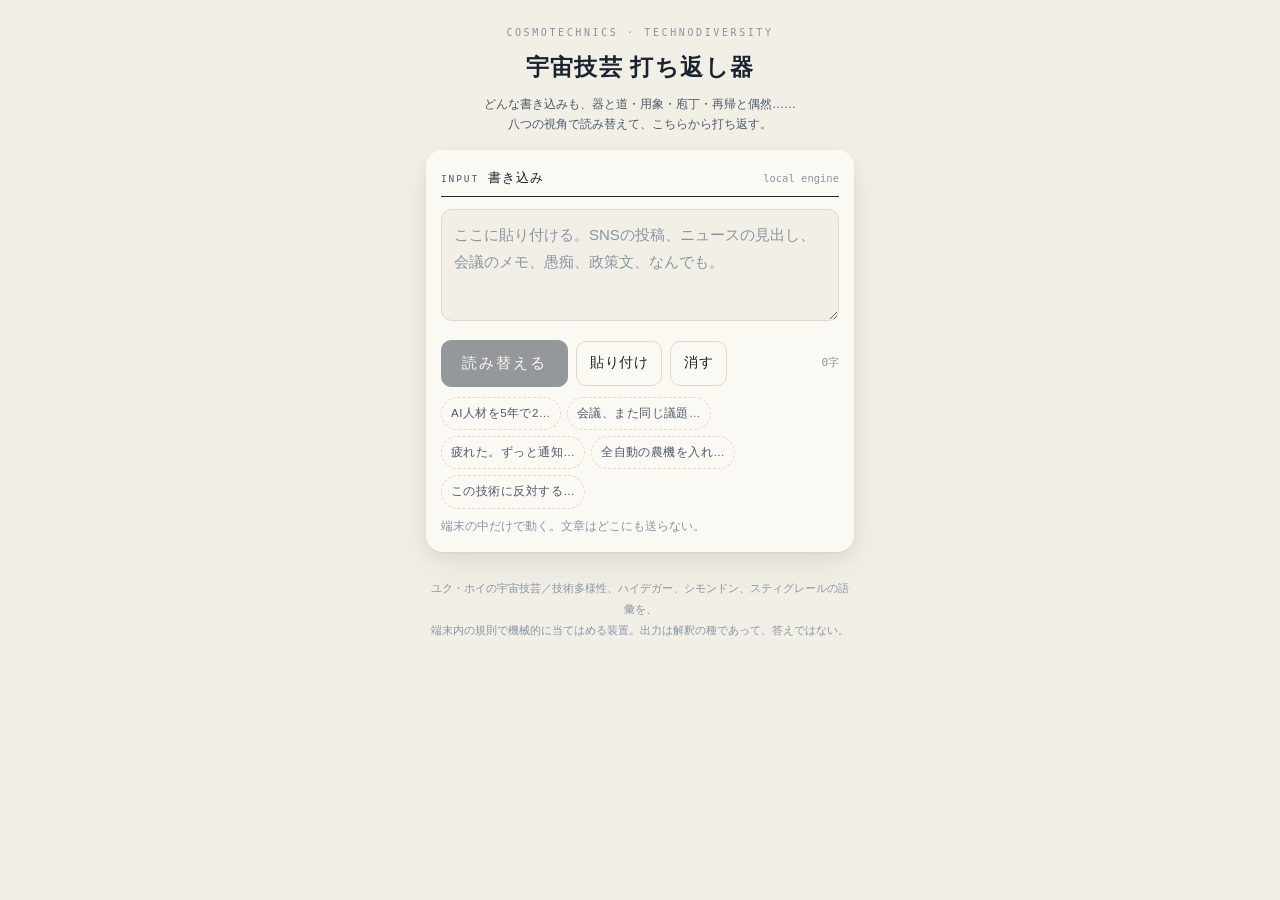
==== cosmotechnics/index.html @ 02fd8168 "宇宙技芸ウィジェットを追加：書き込みを八つの視角で打ち返す 任意の文章を宇宙技芸（コスモテクニクス）の語彙で読み替え、多角的に 打ち返すウィジェットを /cosmotechnics/ に追加する。既存" ====
<!DOCTYPE html>
<html lang="ja">
<head>
<meta charset="utf-8">
<meta name="viewport" content="width=device-width, initial-scale=1, viewport-fit=cover">
<meta name="robots" content="noindex">
<meta name="theme-color" content="#f2efe6" media="(prefers-color-scheme: light)">
<meta name="theme-color" content="#101725" media="(prefers-color-scheme: dark)">
<meta name="apple-mobile-web-app-capable" content="yes">
<meta name="mobile-web-app-capable" content="yes">
<meta name="apple-mobile-web-app-status-bar-style" content="black-translucent">
<meta name="apple-mobile-web-app-title" content="宇宙技芸">
<meta name="description" content="どんな書き込みも、宇宙技芸（コスモテクニクス）の八つの視角で読み替え、多角的に打ち返すウィジェット。">
<title>宇宙技芸 打ち返し器</title>
<link rel="manifest" href="manifest.webmanifest">
<link rel="icon" href="icon-192.png" sizes="192x192" type="image/png">
<link rel="apple-touch-icon" href="apple-touch-icon.png">
<style>
  :root{
    color-scheme: light;
    --bg:        #f2efe6;
    --card:      #fbf9f3;
    --tile:      #ebe6d9;
    --ink:       #1b2330;
    --ink-soft:  #4e5a6b;
    --ink-faint: #8a94a3;
    --rule:      #e0dacb;
    --rule-hair: #ece7da;
    --indigo:    #2d5c86;   /* 多様・道家の側 */
    --cinnabar:  #a4581f;   /* 単一・悲劇の側 */
    --gold:      #9a7318;
    --neutral:   #9aa0a8;
    --shadow:
      0 1px 2px rgba(27,35,48,.05),
      0 6px 16px rgba(27,35,48,.06),
      0 16px 40px rgba(27,35,48,.05);

    --mincho:"Hiragino Mincho ProN","HiraMinProN-W3","Yu Mincho","YuMincho","Noto Serif JP",serif;
    --gothic:"Hiragino Kaku Gothic ProN","Hiragino Sans","Yu Gothic","YuGothic","Noto Sans JP","Helvetica Neue",Arial,sans-serif;
    --mono:ui-monospace,"SFMono-Regular","SF Mono",Menlo,Consolas,"Noto Sans Mono",monospace;
  }
  @media (prefers-color-scheme: dark){
    :root:not([data-theme="light"]){
      color-scheme: dark;
      --bg:        #101725;
      --card:      #18202f;
      --tile:      #1e2738;
      --ink:       #ece7da;
      --ink-soft:  #a7b2c2;
      --ink-faint: #718092;
      --rule:      #2a3346;
      --rule-hair: #222b3c;
      --indigo:    #7cb0da;
      --cinnabar:  #dd9a5b;
      --gold:      #d7a24a;
      --neutral:   #7d8794;
      --shadow:
        0 1px 2px rgba(0,0,0,.34),
        0 6px 18px rgba(0,0,0,.30),
        0 18px 44px rgba(0,0,0,.24);
    }
  }

  *{ box-sizing:border-box; }
  html,body{ margin:0; padding:0; }
  html{ -webkit-text-size-adjust:100%; }
  body{
    background:var(--bg);
    color:var(--ink);
    font-family:var(--gothic);
    font-size:15px;
    line-height:1.85;
    font-feature-settings:"palt" 1;
    -webkit-font-smoothing:antialiased;
    -webkit-tap-highlight-color:transparent;
  }
  .app{
    max-width:460px;
    margin:0 auto;
    padding:calc(env(safe-area-inset-top) + 18px) 16px calc(env(safe-area-inset-bottom) + 40px);
  }

  /* ── 見出し ───────────────────────────── */
  .masthead{ text-align:center; padding:6px 0 2px; }
  .masthead .en{
    font-family:var(--mono);
    font-size:10px; letter-spacing:.26em; text-transform:uppercase;
    color:var(--ink-faint);
  }
  .masthead h1{
    font-family:var(--mincho);
    font-size:23px; font-weight:600; letter-spacing:.06em;
    margin:6px 0 4px;
  }
  .masthead p{
    margin:0; font-size:12px; color:var(--ink-soft); line-height:1.7;
  }

  .card{
    background:var(--card);
    border-radius:16px;
    box-shadow:var(--shadow);
    padding:16px 15px;
    margin-top:14px;
  }

  .band{
    display:flex; align-items:baseline; gap:.6em;
    margin:0 0 12px; padding-bottom:6px;
    border-bottom:1.5px solid var(--ink);
  }
  .band .en{
    font-family:var(--mono); font-size:9.5px;
    letter-spacing:.2em; text-transform:uppercase; color:var(--ink-soft);
  }
  .band .ja{ font-family:var(--mincho); font-size:13px; letter-spacing:.08em; }
  .band .tail{ margin-left:auto; font-size:10.5px; color:var(--ink-faint); font-family:var(--mono); }

  /* ── 入力 ─────────────────────────────── */
  textarea{
    width:100%; min-height:112px; resize:vertical;
    background:var(--bg); color:var(--ink);
    border:1px solid var(--rule); border-radius:11px;
    padding:11px 12px; font:inherit; line-height:1.8;
  }
  textarea:focus{ outline:2px solid var(--indigo); outline-offset:1px; }
  textarea::placeholder{ color:var(--ink-faint); }

  .row{ display:flex; gap:8px; margin-top:10px; align-items:center; flex-wrap:wrap; }
  .count{ margin-left:auto; font-family:var(--mono); font-size:11px; color:var(--ink-faint); }

  button{
    font:inherit; cursor:pointer; border-radius:10px;
    border:1px solid var(--rule); background:var(--tile); color:var(--ink);
    padding:9px 13px; font-size:13.5px; letter-spacing:.04em;
    min-height:40px;
  }
  button:active{ transform:translateY(1px); }
  button.primary{
    background:var(--ink); color:var(--card); border-color:var(--ink);
    font-family:var(--mincho); letter-spacing:.14em; padding:9px 20px; font-size:14.5px;
  }
  button.ghost{ background:transparent; }
  button:disabled{ opacity:.45; cursor:default; }

  .chips{ display:flex; gap:6px; flex-wrap:wrap; margin-top:10px; }
  .chip{
    font-size:11.5px; padding:5px 9px; border-radius:999px;
    border:1px dashed var(--rule); background:transparent; color:var(--ink-soft);
    min-height:0;
  }
  .hint{ font-size:11.5px; color:var(--ink-faint); margin:8px 0 0; line-height:1.7; }

  /* ── 見立て札 ─────────────────────────── */
  .verdict{ text-align:center; padding:18px 15px 16px; }
  .verdict .quad{
    font-family:var(--mono); font-size:10px; letter-spacing:.22em;
    color:var(--ink-faint); text-transform:uppercase;
  }
  .verdict h2{
    font-family:var(--mincho); font-size:19px; font-weight:600;
    margin:7px 0 8px; letter-spacing:.05em; line-height:1.6;
  }
  .verdict .sub{ font-size:12.5px; color:var(--ink-soft); margin:0; }
  .aphorism{
    margin:14px 0 0; padding:11px 12px;
    border-left:2px solid var(--gold); background:var(--tile);
    border-radius:0 8px 8px 0;
    font-family:var(--mincho); font-size:13.5px; line-height:1.85; text-align:left;
  }

  /* ── 座標（発散メーター） ───────────────── */
  .axis{ margin:14px 0 0; }
  .axis:first-of-type{ margin-top:4px; }
  .axis .lbl{
    display:flex; justify-content:space-between;
    font-size:11px; color:var(--ink-soft); margin-bottom:5px;
  }
  .axis .lbl .l{ color:var(--indigo); }
  .axis .lbl .r{ color:var(--cinnabar); }
  .axis .track{
    position:relative; height:14px; border-radius:4px;
    background:var(--tile); overflow:hidden;
  }
  .axis .mid{
    position:absolute; left:50%; top:0; bottom:0; width:1px;
    background:var(--neutral); opacity:.7;
  }
  .axis .fill{
    position:absolute; top:2px; bottom:2px; border-radius:3px;
  }
  .axis .read{
    font-family:var(--mono); font-size:10.5px; color:var(--ink-faint);
    margin-top:4px; text-align:center;
  }

  /* ── 鍵語 ─────────────────────────────── */
  .terms{ display:flex; gap:6px; flex-wrap:wrap; }
  .term{
    font-size:12px; padding:4px 9px; border-radius:5px;
    background:var(--tile); color:var(--ink-soft);
    font-family:var(--mono);
  }

  /* ── 視角カード ───────────────────────── */
  .lens{
    background:var(--card); border-radius:16px; box-shadow:var(--shadow);
    padding:15px 15px 14px; margin-top:12px;
  }
  .lens .top{ display:flex; align-items:baseline; gap:8px; }
  .lens .no{
    font-family:var(--mono); font-size:10px; color:var(--ink-faint);
    letter-spacing:.12em; padding-top:2px;
  }
  .lens .name{ font-family:var(--mincho); font-size:16px; letter-spacing:.05em; }
  .lens .en{
    font-family:var(--mono); font-size:9.5px; letter-spacing:.14em;
    color:var(--ink-faint); text-transform:uppercase;
  }
  .lens .reso{ margin-left:auto; text-align:right; flex:0 0 84px; }
  .lens .reso .v{ font-family:var(--mono); font-size:11px; color:var(--ink-soft); }
  .meter{ height:5px; border-radius:3px; background:var(--tile); overflow:hidden; margin-top:3px; }
  .meter i{ display:block; height:100%; border-radius:3px; background:var(--indigo); }

  .lens .head{
    font-family:var(--mincho); font-size:15.5px; line-height:1.8;
    margin:11px 0 0; letter-spacing:.02em;
  }
  .lens .body{ font-size:13.5px; color:var(--ink-soft); margin:8px 0 0; line-height:1.9; }
  .lens .back{
    margin:11px 0 0; padding:10px 11px; border-radius:9px;
    background:var(--tile); font-size:13px; line-height:1.85;
  }
  .lens .back b{
    display:block; font-family:var(--mono); font-size:9.5px; letter-spacing:.18em;
    color:var(--ink-faint); text-transform:uppercase; margin-bottom:3px; font-weight:400;
  }

  .counter{ font-size:13.5px; line-height:1.9; color:var(--ink-soft); margin:0; }
  .counter strong{ color:var(--ink); font-weight:600; }

  /* ── 履歴 ─────────────────────────────── */
  .hist{ list-style:none; margin:0; padding:0; }
  .hist li{ border-top:1px solid var(--rule-hair); }
  .hist li:first-child{ border-top:none; }
  .hist button{
    width:100%; text-align:left; background:none; border:none; border-radius:0;
    padding:9px 2px; font-size:12.5px; color:var(--ink-soft);
    white-space:nowrap; overflow:hidden; text-overflow:ellipsis;
  }
  .hist button:hover{ color:var(--ink); }

  footer{
    margin-top:26px; text-align:center;
    font-size:11px; color:var(--ink-faint); line-height:1.9;
  }
  footer a{ color:inherit; }

  .hidden{ display:none !important; }
  .sr-only{
    position:absolute; width:1px; height:1px; margin:-1px; padding:0;
    overflow:hidden; clip:rect(0 0 0 0); white-space:nowrap; border:0;
  }
  .toast{
    position:fixed; left:50%; bottom:calc(env(safe-area-inset-bottom) + 22px);
    transform:translateX(-50%) translateY(8px);
    background:var(--ink); color:var(--card);
    padding:9px 16px; border-radius:999px; font-size:12.5px;
    opacity:0; pointer-events:none; transition:opacity .18s, transform .18s;
    z-index:9;
  }
  .toast.on{ opacity:1; transform:translateX(-50%) translateY(0); }

  @media (prefers-reduced-motion: reduce){
    *{ transition:none !important; }
  }
</style>
</head>
<body>
<div class="app">

  <header class="masthead">
    <p class="en">Cosmotechnics · Technodiversity</p>
    <h1>宇宙技芸 打ち返し器</h1>
    <p>どんな書き込みも、器と道・用象・庖丁・再帰と偶然……<br>八つの視角で読み替えて、こちらから打ち返す。</p>
  </header>

  <!-- 入力 -->
  <section class="card">
    <div class="band"><span class="en">Input</span><span class="ja">書き込み</span><span class="tail" id="mode">local engine</span></div>
    <label class="sr-only" for="src">読み替えたい文章</label>
    <textarea id="src" placeholder="ここに貼り付ける。SNSの投稿、ニュースの見出し、会議のメモ、愚痴、政策文、なんでも。"></textarea>
    <div class="row">
      <button class="primary" id="go">読み替える</button>
      <button class="ghost" id="paste">貼り付け</button>
      <button class="ghost" id="clear">消す</button>
      <span class="count" id="count">0字</span>
    </div>
    <div class="chips" id="samples"></div>
    <p class="hint">端末の中だけで動く。文章はどこにも送らない。</p>
  </section>

  <!-- 結果 -->
  <div id="out" class="hidden">

    <section class="card verdict">
      <p class="quad" id="quad"></p>
      <h2 id="vtitle"></h2>
      <p class="sub" id="vsub"></p>
      <p class="aphorism" id="aphorism"></p>
    </section>

    <section class="card">
      <div class="band"><span class="en">Coordinates</span><span class="ja">座標</span></div>
      <div class="axis" id="axisA"></div>
      <div class="axis" id="axisB"></div>
      <p class="hint" id="axisNote"></p>
    </section>

    <section class="card">
      <div class="band"><span class="en">Key terms</span><span class="ja">鍵語</span></div>
      <div class="terms" id="terms"></div>
    </section>

    <div class="band" style="margin:26px 4px 2px">
      <span class="en">Eight lenses</span><span class="ja">八つの視角</span>
      <span class="tail">共鳴順</span>
    </div>
    <div id="lenses"></div>

    <section class="card">
      <div class="band"><span class="en">Counterblow</span><span class="ja">逆から</span></div>
      <p class="counter" id="counter"></p>
    </section>

    <div class="row" style="margin-top:14px">
      <button id="reroll">引き直す</button>
      <button id="copy" class="ghost">写す</button>
      <button id="again" class="ghost">別の文で</button>
    </div>
  </div>

  <section class="card hidden" id="histcard">
    <div class="band"><span class="en">Recent</span><span class="ja">最近の書き込み</span></div>
    <ul class="hist" id="hist"></ul>
  </section>

  <footer>
    ユク・ホイの宇宙技芸／技術多様性、ハイデガー、シモンドン、スティグレールの語彙を、<br>
    端末内の規則で機械的に当てはめる装置。出力は解釈の種であって、答えではない。
  </footer>
</div>

<div class="toast" id="toast" role="status" aria-live="polite"></div>

<script>
(function(){
"use strict";

/* ══════════════════════════════════════════════════
   0. 小道具
   ══════════════════════════════════════════════════ */

function $(id){ return document.getElementById(id); }

function hash32(s){
  var h = 2166136261 >>> 0;
  for(var i=0;i<s.length;i++){ h ^= s.charCodeAt(i); h = Math.imul(h, 16777619) >>> 0; }
  return h >>> 0;
}
/* 同じ文には同じ読みを返す。引き直すと種だけずらす。 */
function rngFrom(seed){
  var a = seed >>> 0;
  return function(){
    a = (a + 0x6D2B79F5) | 0;
    var t = Math.imul(a ^ (a >>> 15), 1 | a);
    t = (t + Math.imul(t ^ (t >>> 7), 61 | t)) ^ t;
    return ((t ^ (t >>> 14)) >>> 0) / 4294967296;
  };
}
function pick(rng, arr){ return arr[Math.floor(rng() * arr.length) % arr.length]; }
function clamp(v, lo, hi){ return v < lo ? lo : (v > hi ? hi : v); }

function countOcc(hay, needle){
  if(!needle) return 0;
  var n = 0, i = 0;
  while(true){
    var j = hay.indexOf(needle, i);
    if(j < 0) break;
    n++; i = j + needle.length;
  }
  return n;
}

/* ══════════════════════════════════════════════════
   1. 兆候（signals）— 語彙で文の傾きを測る
   ══════════════════════════════════════════════════ */

var SIGNALS = [
  { id:"accel", ja:"加速", words:["加速","早く","はやく","急い","急ぐ","迅速","スピード","効率","最適化","自動","短縮","即座","すぐに","リアルタイム","スケジュール","締切","間に合","生産性","時短","納期"] },
  { id:"scale", ja:"規模・普遍", words:["グローバル","世界","国際","標準","統一","全国","すべて","全て","あらゆる","誰でも","どこでも","スケール","普遍","一律","共通","展開","横展開","当たり前","常識","みんな"] },
  { id:"local", ja:"局所",     words:["地域","地元","現場","土地","風土","郷土","方言","近所","町","村","畑","田んぼ","山","海","手仕事","職人","台所","部屋","うち","実家","身の回り","この街"] },
  { id:"metric", ja:"計量",    words:["％","%","億","兆","万円","倍","KPI","目標","指標","順位","ランキング","データ","統計","スコア","評価","件","率","平均","予算","達成","水準"] },
  { id:"control", ja:"統制・資源化", words:["管理","制御","統制","確保","動員","人材","資源","活用","供給","調達","効率化","運用","監視","規格","確立","整備","強化","推進","抜本","体制","仕組み"] },
  { id:"inevit", ja:"不可避",  words:["不可避","当然","必然","しかない","もはや","避けられ","決まって","仕方が","宿命","いずれにせよ","取り残","遅れを","勝てない","必要不可欠","やむを得"] },
  { id:"conting", ja:"偶然",   words:["偶然","たまたま","想定外","予想外","ゆらぎ","揺れ","気まぐれ","迷っ","ふと","なんとなく","気がつ","うっかり","思いがけ","ハプニング","事故","偶々"] },
  { id:"affect", ja:"情動",    words:["疲れ","つらい","辛い","嬉し","楽し","悲し","腹立","怒り","好き","嫌い","泣","笑","草","しんど","眠い","不安","焦","むかつ","最高","無理","やばい","かわいい"] },
  { id:"body", ja:"身体・暮らし", words:["寝","食べ","ご飯","飯","歩い","痛","風邪","体調","手が","目が","息","汗","布団","猫","犬","散歩","朝","夜中","洗濯","料理","掃除","風呂"] },
  { id:"tech", ja:"技術対象",  words:["AI","ＡＩ","LLM","GPT","ロボット","半導体","クラウド","アプリ","スマホ","量子","アルゴリズム","自動化","デジタル","ネット","SNS","モデル","システム","プラットフォーム","機械","エンジン","チップ","コード","ソフト","端末","生成"] },
  { id:"power", ja:"制度・権力", words:["政府","国家","法律","規制","制度","会社","企業","上司","学校","契約","予算","政策","省庁","委員会","経営","組織","責任","義務","許可","申請","会議","部長"] },
  { id:"future", ja:"未来",    words:["未来","将来","今後","これから","年後","展望","予測","ビジョン","戦略","計画","目指","実現","見込","構想","202","203"] },
  { id:"past", ja:"過去",      words:["昔","かつて","歴史","伝統","古い","江戸","世代","記憶","懐かし","当時","以前","もともと","元々","戦後"] },
  { id:"conflict", ja:"対立",  words:["反対","批判","敵","争","対立","勝つ","負け","競争","戦","叩か","炎上","論破","対抗","攻撃","守る","脅威"] },
  { id:"loop", ja:"反復",      words:["繰り返","また","いつも","毎日","毎回","毎年","ループ","慣れ","相変わらず","ずっと","続け","結局","恒例","定例"] },
  { id:"rupture", ja:"断絶・革新", words:["新し","革新","破壊","転換","リセット","変革","イノベーション","断絶","初めて","刷新","突破","一新","ブレイクスルー","ゲームチェンジ"] },
  { id:"quest", ja:"問い",     words:["なぜ","どうして","どうやって","だろうか","のだろう","のか","かな","？","?","わからない","分からない"] }
];

function measure(text){
  var lower = text.toLowerCase();
  var s = {};
  for(var i=0;i<SIGNALS.length;i++){
    var sig = SIGNALS[i], raw = 0;
    for(var j=0;j<sig.words.length;j++){
      var w = sig.words[j];
      var n = countOcc(/[A-Za-z]/.test(w) ? lower : text, /[A-Za-z]/.test(w) ? w.toLowerCase() : w);
      if(n) raw += Math.min(n, 3) * (w.length >= 3 ? 1.15 : 1);
    }
    s[sig.id] = 1 - Math.exp(-raw / 2.0);
  }
  /* 数字そのものは計量の兆候 */
  var digits = (text.match(/[0-9０-９]+/g) || []).length;
  s.metric = clamp(s.metric + Math.min(digits, 5) * 0.09, 0, 1);
  /* 疑問符と一人称 */
  if(/[？?]/.test(text)) s.quest = clamp(s.quest + 0.2, 0, 1);
  return s;
}

/* ══════════════════════════════════════════════════
   2. 鍵語の抽出（形態素解析なしの粗い方法）
   ══════════════════════════════════════════════════ */

/* URL・メンション・RT の頭は、書き込みの「地の文」ではないので落とす。
   落とす前の原文は、共有元を残すために画面側で保持している。 */
function bodyText(text){
  return text
    .replace(/https?:\/\/\S+/g, " ")
    .replace(/^RT\s+@\S+:?/i, " ")
    .replace(/@[A-Za-z0-9_]{2,}/g, " ")
    .replace(/[#＃]/g, "")
    .trim();
}

var LATIN_STOP = ["http","https","www","com","net","org","jp","co","html","php","rt","amp","utm"];

var STOP = ["こと","もの","ため","よう","これ","それ","あれ","ここ","そこ","場合","本当","感じ",
            "今日","今回","以上","以下","自分","内容","状況","状態","結果","方法","部分","一部",
            "程度","実際","現在","最近","今年","昨日","明日","時間","そう","でも","的な","次第",
            "全部","全然","一番","結構","沢山","以外","当然","普通","相当","多少","一応"];

/* 「確保」「推進」のような動作名詞は、話題の名前としては弱いので順位を下げる */
var WEAK = ["確保","実現","推進","活用","強化","整備","対応","実施","検討","管理","構築","導入",
            "促進","向上","展開","提供","支援","取組","必要","可能","重要"];

/* 数字のうしろに来る助数詞。「20万人確保」から「万人確保」を作らないため */
var COUNTER = "万億兆年月日人件回倍割個台歳円時分秒名度点";

function extractTerms(text){
  var found = {};
  function add(w, kind){
    if(!w || w.length < 2) return;
    if(STOP.indexOf(w) >= 0) return;
    if(kind === "latin" && LATIN_STOP.indexOf(w.toLowerCase()) >= 0) return;
    if(/^[0-9０-９]+$/.test(w)) return;
    if(!found[w]) found[w] = { w:w, n:0, kind:kind };
    found[w].n++;
  }

  var re = /[一-龥々]{2,8}/g, m;
  while((m = re.exec(text)) !== null){
    var w = m[0];
    /* 直前が数字なら、先頭の助数詞を落とす */
    var prev = m.index > 0 ? text.charAt(m.index - 1) : "";
    if(/[0-9０-９]/.test(prev)){
      while(w.length > 1 && COUNTER.indexOf(w.charAt(0)) >= 0) w = w.slice(1);
    }
    add(w, "kanji");
  }
  (text.match(/[ァ-ヴー]{3,12}/g) || []).forEach(function(x){ add(x, "kana"); });
  (text.match(/[A-Za-z][A-Za-z0-9.+#\-]{1,14}/g) || []).forEach(function(x){ add(x, "latin"); });

  var list = [];
  for(var k in found){
    if(!Object.prototype.hasOwnProperty.call(found, k)) continue;
    var e = found[k];
    var len = Math.min(e.w.length, 8);
    /* 二〜五字あたりを話題の名前として好む。長すぎる連結は少し下げる */
    var shape = len <= 5 ? (1 + 0.20 * len) : (2.0 - 0.10 * (len - 5));
    e.score = e.n * shape + (e.kind === "kana" ? 0.3 : 0);
    if(WEAK.indexOf(e.w) >= 0) e.score *= 0.45;
    list.push(e);
  }
  list.sort(function(a,b){ return b.score - a.score || b.w.length - a.w.length; });
  return list.slice(0, 8).map(function(e){ return e.w; });
}

function firstClause(text){
  var t = text.replace(/\s+/g, " ").trim();
  var m = t.split(/[。．.!！?？\n]/).filter(function(x){ return x.trim().length > 0; })[0] || t;
  m = m.trim();
  return m.length > 26 ? m.slice(0, 26) + "…" : m;
}

/* ══════════════════════════════════════════════════
   3. 八つの視角
      weights: どの兆候に反応して共鳴が上がるか
      head / body / back: 差し込み語を含む型
   ══════════════════════════════════════════════════ */

var LENSES = [
{
  id:"qidao", name:"器と道", en:"Qi / Dao",
  weights:{ tech:1.0, control:.6, body:.5, power:.4, local:.4, accel:.3 },
  head:[
    "{t1}は器（き）である。問われているのは性能ではなく、その器がどんな道（みち）を稽古させるかだ。",
    "道具は目的に仕える顔をしながら、実際には作法を配っている。{t1}も例外ではない。",
    "{t1}の握り方は、そのまま世界の握り方になる。ここではその握り方が更新されつつある。"
  ],
  body:[
    "宇宙技芸の見方では、器（道具）と道（生き方の筋）は別々に存在しない。{t1}を使うとは、そこに畳み込まれた段取り・速度・良し悪しの基準を、身体に少しずつ移すことでもある。この書き込みが議論しているのは{t2}の是非だが、すでに静かに決まりかけているのは、どの作法で日々を過ごすかの方だ。",
    "「{q}」という言い方は、器を中立な手段として扱っている。だが手段には稽古がついてくる。{t1}に慣れた手は、{t1}に向いた仕事を先に見つけるようになる。仕事の側が道具に合わせて選ばれ直す——この順序の入れ替わりは、たいてい気づかれないまま起きる。",
    "器は使う者を作り替えるが、その速度は遅く、快い。{t1}をめぐるこの文には、便利さの記述はあっても、身につきつつある作法の記述がない。技術は使用のたびに、こちらの型を一段ずつ書き換えている。"
  ],
  back:[
    "{t1}を三年使い続けたあとの自分の手つきを、いま言葉にできるか。その変化は、望んで選んだものか。",
    "この器を使わない日を、一日だけ作れるか。作れないなら、それはもう器ではなく環境だ。",
    "{t1}が上手くなることと、{t2}が上手くなることは、同じか。違うなら、いまどちらを稽古しているか。"
  ]
},
{
  id:"gestell", name:"用象と総駆り立て", en:"Standing-reserve",
  weights:{ control:1.0, metric:.9, power:.6, scale:.5, accel:.4 },
  head:[
    "{t1}は、いつのまにか「引き出せる在庫」の欄へ移されていないか。",
    "ここでは{t1}が、それ自体としてではなく、取り出せる量として数えられている。",
    "「{q}」——この言い方は、対象を待機させる語彙の家族に属している。"
  ],
  body:[
    "ハイデガーの言う総駆り立て体制（ゲシュテル）は、川を川としてではなく水力として、人を人としてではなく人材として立てる。この文の{t2}という語も、対象を「必要なときに引き出せる状態」に置いている。危ういのは搾取ではなく、それ以外の現れ方が見えなくなることの方だ。",
    "在庫として数え始めた瞬間、{t1}は「足りている／足りていない」の二値に痩せる。豊かさも固有さも、その二値には乗らない。この書き込みが{t2}を語る語彙には、量の言葉はあるが、質の言葉が見当たらない。",
    "資源化の文法は、たいてい善意の顔をしてやってくる。活用、確保、整備、推進。どれも{t1}を丁寧に扱う語に見えて、実際には{t1}を「いつでも呼び出せるもの」の位置に固定する。"
  ],
  back:[
    "{t1}を在庫として数えるのをやめたら、この主張のどこが崩れるか。崩れないなら、その数え方は要らなかったのでは。",
    "ここで数えられている{t1}が、数えられることを拒んだらどうなるか。その拒否を許す余地は設計に入っているか。",
    "「活用」の主語は誰で、活用されている側は何と呼ばれているか。呼び名を入れ替えても同じ文が書けるか。"
  ]
},
{
  id:"tragist", name:"悲劇と庖丁", en:"Prometheus / Cook Ding",
  weights:{ conflict:.9, rupture:.9, accel:.6, power:.5, inevit:.5 },
  head:[
    "解き方には二系統ある。奪って作るプロメテウス型か、隙間に沿う庖丁型か。この文は{lean}に寄っている。",
    "壁を割る話をしているが、そもそもそれは壁か。{lean}の構えが、この一文の底に敷かれている。",
    "力で通すか、位置を変えるか。{t1}をめぐるこの詰まりは、{lean}の作法で扱われようとしている。"
  ],
  body:[
    "悲劇的論理は、対立を正面から突破し、代償を払って新しい秩序を建てる。道家的論理は、骨と骨のあいだの空きに刃を通し、力を使わずに事を終える（庖丁解牛）。{t1}の詰まりは、刃を研いで断つ問題なのか、それとも刃を入れる位置を間違えているだけの問題なのか。この文はそこを問わずに、片方の作法を選んでいる。",
    "プロメテウスは火を盗み、その罰として毎日肝を啄まれる。突破の物語には必ず後始末がついてくるが、この書き込みでは{t2}をめぐる後始末の担当が書かれていない。誰の肝が啄まれるのかを空欄にしたまま、突破だけが語られていないか。",
    "庖丁は十九年、刃を研がずに牛を解いた。硬いところを避け続けたからだ。ここで「必要な痛み」とされているものは、本当に地形の硬さから来ているのか。それとも、急いだせいで刃を骨に当てているだけなのか。"
  ],
  back:[
    "この件で「突破すべき壁」とされているものは、本当に壁か。回り道が用意されていないのは、地形のせいか、急いでいるせいか。",
    "力を一切使わずに同じ結果に届く筋道を、ひとつだけ書けるか。書けないとしたら、それは不可能だからか、面倒だからか。",
    "突破の代価は誰が払うのか。その人の名前を、この文に書き足せるか。"
  ]
},
{
  id:"recursive", name:"再帰と偶然", en:"Recursivity / Contingency",
  weights:{ loop:1.0, conting:.9, affect:.4, past:.4, future:.3 },
  head:[
    "同じ輪がまた回っている。輪を壊すのは、たいてい計画ではなく偶然の方だ。",
    "「{q}」——この言い回し自体が、以前も書かれた形をしている。ループは内容ではなく形式に宿る。",
    "系は自分の出力を入力に戻して自分を保つ。{t1}はその輪のどのあたりにいるか。"
  ],
  body:[
    "再帰的な系は、自分の出したものを材料にして自分を維持する。だから内側からは変化が見えにくい。{t1}をめぐる話が「また同じ」に感じられるとしたら、それは怠慢ではなく、系が正常に回っている証拠でもある。",
    "偶然性は雑音ではない。ユク・ホイの言い方では、偶然こそが再帰的な系にとって、自分を作り替えるための唯一の材料になる。この書き込みの中で、予定になかったのに起きてしまったこと——{t2}のような引っかかり——は、失敗として片づけられていないか。",
    "計画は輪をなめらかに回すが、輪の直径を変えるのはたいてい事故の方だ。{t1}について完璧な段取りを整えるほど、系は自分を強く再生産する。強い再生産は、方向を間違えたときの取り返しを難しくする。"
  ],
  back:[
    "この件で、予定になかったのに起きた小さな出来事は何だったか。それを失敗として処理したか、材料として拾ったか。",
    "同じ話を前に書いたのはいつか。前と今で、変わったのは事実の方か、言い方の方か。",
    "この輪を一周止めたら、何が壊れるか。壊れないものは、たぶん輪の一部ではない。"
  ]
},
{
  id:"diversity", name:"技術多様性", en:"Technodiversity",
  weights:{ scale:1.0, inevit:.9, tech:.6, metric:.5, conflict:.3 },
  head:[
    "選択肢はいくつある。答えが一つに見えるとき、たいてい数えるのをやめている。",
    "{t1}をめぐる話が「追いつく／追い越す」の一直線になっていないか。直線は速いが、分岐がない。",
    "普遍的に見える技術は、たいてい他の技術が忘れられたあとの姿だ。"
  ],
  body:[
    "技術多様性とは、性能の優劣を競う手前で、別の宇宙論に根ざした技術のあり方を複数保っておくこと。{t1}の議論は、同じ物差しの上での順位の話になっていないか。物差しを疑う声は、遅れているのではなく、別の軸にいる可能性がある。",
    "単一技術は速い。全員が同じ道を進むので調整の費用がかからないからだ。その代わり、方向を間違えたときは全員で一緒に転ぶ。{t2}に賭ける度合いが上がるほど、賭けを外したときの逃げ場が減る——この文はその逃げ場について沈黙している。",
    "「{q}」の裏には、他のやり方はもう存在しないという前提がある。だが消えたのではなく、採算に合わないという理由で棚に置かれただけの技術は多い。棚に置くことと、失うことは違う。棚は、誰かが維持していないと腐る。"
  ],
  back:[
    "同じ目的をまったく別の作法で果たしている例を、この分野の外から一つ挙げられるか。",
    "この道が行き止まりだったと分かるのは何年後か。そのとき戻れる分岐点は、まだ残っているか。",
    "「他に選択肢がない」と書くとき、選択肢を数えた人は誰か。その人は数え直す動機を持っているか。"
  ]
},
{
  id:"locality", name:"局所性と宇宙論", en:"Locality / Cosmology",
  weights:{ local:1.0, scale:.7, past:.6, body:.4, power:.3 },
  head:[
    "この文は、どの土地の空の下で書かれたのか。",
    "{t1}という語は、どこでも同じに使える顔をしている。その顔は借り物ではないか。",
    "普遍語で書かれているが、足はどこかの地面に着いている。その地面の名前は。"
  ],
  body:[
    "宇宙技芸とは、宇宙の秩序と道徳の秩序を、技術的な営みのなかで一つに結ぶこと。近代化はその多様な結び方を、一つの普遍技術へ畳んでしまった。{t1}をめぐるこの書き込みは、どの結び方を前提にしているか。前提が見えないときは、たいてい自分の宇宙論を普遍だと思っている。",
    "技術は人類学的に普遍ではない。同じ道具でも、雨の降り方、作物、葬いの作法が違えば、意味が変わる。{t2}という語がここでは自明に響くのは、この土地の事情がその語を支えているからだ。事情を書き添えないと、輸出したときに壊れる。",
    "「{q}」を、気候も相続の仕方も違う土地に置いてみる。何が最初に壊れるか。壊れる部分こそ、この技術がひそかに抱えている宇宙論だ。"
  ],
  back:[
    "これを別の土地（気候・作物・葬い方の違う場所）に置いたら、何が最初に壊れるか。",
    "この主張を、自分の祖母の語彙で言い直せるか。言い直せない部分は、内容か、それとも借りてきた衣か。",
    "ここでの「先進」は、どの土地の時計に合わせた語か。その時計は誰が巻いているか。"
  ]
},
{
  id:"individuation", name:"個体化と余白", en:"Individuation / Indetermination",
  weights:{ tech:.9, control:.7, accel:.5, body:.5, conting:.5 },
  head:[
    "人が技術を使うのではない。人と技術が、まだ途中まで一緒に形になりつつある。",
    "{t1}は完成品ではなく、具体化の途中にある。途中であることが、関係を結ぶ余地を作る。",
    "余白（未確定の幅）がどれだけ残っているか。それがこの技術の生きている度合いだ。"
  ],
  body:[
    "シモンドンによれば、技術的対象は「完璧に閉じた」ときにではなく、未確定の幅を残したときにこそ、他のものと関係を結べる。{t1}をめぐるこの書き込みには、まだ決めていない部分——遊び——がどれだけ残されているか。全部を決めきる設計は、強そうに見えて、外との接続を失う。",
    "人と道具は、どちらが先にあるのでもなく、互いに形になっていく（共個体化）。{t2}を自動化するとき、消えるのは手間だけではない。手間の中で身についていた判断も一緒に消える。この文は前者だけを利得として数えている。",
    "使い手の側にも未完了の部分がある。だからこそ道具に応じて変われる。「{q}」という書き方は、使い手をすでに完成した主体として扱っているが、実際には{t1}と一緒に作られている途中の何かだ。"
  ],
  back:[
    "ここで完全に自動化したら、誰の学習が止まるか。その学習は、あとで買い戻せるか。",
    "この設計に残された「まだ決めていない部分」を、一つ挙げられるか。挙げられないなら、それは完成ではなく硬直かもしれない。",
    "{t1}が壊れたとき、代わりに手が動くか。動かないなら、手の側の何が譲り渡されたのか。"
  ]
},
{
  id:"pharmakon", name:"薬にして毒", en:"Pharmakon",
  weights:{ affect:.8, tech:.7, conflict:.6, power:.5, quest:.4 },
  head:[
    "{t1}は薬であり毒である。切り離せない。問題は用量と作法の方だ。",
    "良いか悪いかを決めようとする限り、この議論は終わらない。両方だからだ。",
    "毒でなくす方法はない。毒であることを扱う作法なら、作れる。"
  ],
  body:[
    "スティグレールの言うパルマコンは、薬と毒を同時に意味する。{t1}もそうで、支えると同時に何かを萎えさせる。この書き込みの対立が噛み合わないのは、片方が薬の側面を、もう片方が毒の側面を、それぞれ全体として語っているからだ。",
    "問題は{t1}の善悪ではなく、用量・速度・誰にとってか、の三つ。「{q}」はこの三つを言わずに結論だけを述べている。閾値のない賛否は、どちらの側でも同じ強さで言えてしまう。",
    "薬として使うには療法（作法）が要る。作法とは、いつ止めるか、誰が止めるか、止めたことをどう確かめるかの取り決めのこと。{t2}をめぐる議論に、この「止め方」は書かれているか。"
  ],
  back:[
    "{t1}が毒に転ぶのは、どの量・どの速さ・誰にとってか。その閾値を言葉にできるか。",
    "止め方を決めずに始められるものと、そうでないものの線引きは、この件のどちら側か。",
    "この便益を最も受け取る人と、この毒を最も受ける人は、同じ人か。違うなら、その差は誰が埋めるか。"
  ]
}
];

/* ══════════════════════════════════════════════════
   4. 見立て（四象限）・一句・逆から
   ══════════════════════════════════════════════════ */

var QUADRANTS = {
  "mono-trag": {
    quad:"Monotechnical · Tragist",
    title:"突破の語り — 一本道を、速く",
    sub:"単一の物差しの上で、力を使って前へ出ようとしている。分岐と後始末が書かれていない。",
    counter:[
      "だが逆から見れば、この一本道は<strong>すでに誰かが敷いたもの</strong>だ。速く走るほど、敷いた者の宇宙論を強化することになる。ここで問うべきは走り方ではなく、線路の勾配が誰の都合で決まっているかの方かもしれない。",
      "とはいえ、突破が必要な局面は実在する。問題は突破そのものではなく、<strong>突破のあとに残る地形</strong>を誰も描いていないことだ。割ったあとに何が生えるかを書けば、この語りは急に強くなる。"
    ]
  },
  "mono-dao": {
    quad:"Monotechnical · Daoist",
    title:"静かな一元化 — 抵抗なく畳まれていく",
    sub:"摩擦のなさが、選択肢の消滅を見えにくくしている。滑らかさは同意の証拠ではない。",
    counter:[
      "逆から見れば、この滑らかさは美徳でもある。摩擦のない道具は身体に馴染み、余計な力を要らなくする。危ういのは滑らかさではなく、<strong>滑らかだから疑わずに済む</strong>という副作用の方だ。",
      "沿うことと、流されることは形が似ている。ここで沿っている相手は地形か、それとも<strong>誰かの設計した傾斜</strong>か。庖丁は牛の理に沿ったが、肉屋の都合に沿ったわけではない。"
    ]
  },
  "multi-trag": {
    quad:"Diverse · Tragist",
    title:"分岐のための衝突 — 割って、増やす",
    sub:"対立を通じて選択肢を増やそうとしている。増やした先を維持する担い手が要る。",
    counter:[
      "逆から見れば、割ること自体は多様性ではない。破片は<strong>放っておけば消える</strong>。分岐が定着するには、採算に合わない側を誰かが日常的に世話し続ける必要がある。その担い手がここには書かれていない。",
      "衝突は選択肢を生むが、生まれた選択肢の数だけ<strong>維持の費用</strong>がかかる。多様性は自由の別名ではなく、面倒を引き受ける約束のことだ。その面倒を引き受ける気があるかが、ここでの本当の分かれ目になる。"
    ]
  },
  "multi-dao": {
    quad:"Diverse · Daoist",
    title:"沿いながら増やす — 手つきの側の話",
    sub:"地形に沿って選択肢を保っている。速さでは負けるが、転んだときに全滅しない。",
    counter:[
      "逆から見れば、沿うだけでは<strong>間に合わない事柄</strong>もある。ゆっくり分岐を保つ構えは、締切のある問題の前では無力に見える。この構えが有効なのは、時間が味方する領域に限られるという条件を書き添える必要がある。",
      "多様さを保つ姿勢は、しばしば<strong>何も決めないこと</strong>と区別がつかなくなる。保つ側にも決断が要る——どの選択肢を、誰の費用で、いつまで生かしておくのか。それを言わない多様性擁護は、優しい先送りになる。"
    ]
  },
  "mono-only": {
    quad:"Monotechnical · Undecided stance",
    title:"物差しは一本に寄っている",
    sub:"評価の軸は畳まれつつあるが、それを押し通す構えまでは書かれていない。",
    counter:[
      "逆から見れば、物差しが一本であること自体は悪ではない。<strong>比べられる</strong>という利得は本物だ。問題は、比べられないものが議論から静かに落ちるところにある。落ちた側の名前を一つ書き足すだけで、この文の射程は変わる。",
      "構えが見えないのは、まだ<strong>決めていないから</strong>かもしれない。決める前のこの段階でこそ、どの物差しを採るかを選び直せる。走り出したあとでは、走り方の話しかできなくなる。"
    ]
  },
  "multi-only": {
    quad:"Diverse · Undecided stance",
    title:"複数を残す側に寄っている",
    sub:"物差しを一本に畳んでいない。ただし、その多様さを誰がどう保つかは書かれていない。",
    counter:[
      "逆から見れば、<strong>保たれていない多様性は在庫ではない</strong>。放っておけば消える。ここに書かれていない「誰が世話をするのか」が、この構えの弱いところであり、同時に本題でもある。",
      "複数あることと、選べることは違う。選ぶには比べる手立てが要り、比べるにはある程度の共通の物差しが要る。<strong>物差しを全部捨てる</strong>と、多様性は選択肢ではなく風景になる。"
    ]
  },
  "trag-only": {
    quad:"Tragist · Scale undecided",
    title:"突破の構え — 物差しの数は不明",
    sub:"正面から割る構えは出ているが、それが一本道を強めるのか分岐を生むのかは、まだ決まっていない。",
    counter:[
      "同じ衝突でも、行き着く先は二つある。<strong>一本道の順位を入れ替えるだけの衝突</strong>と、道そのものを増やす衝突。この文はまだどちらにも転べる。転ぶ先を決めるのは、割ったあとに何を育てるかの計画の方だ。",
      "逆から見れば、突破の言葉づかいは<strong>疲れを隠す</strong>ことがある。力で通すという判断は、多くの場合、迂回路を探す時間がなかったという事実の言い換えでもある。時間の話に戻すと、選択肢は増える。"
    ]
  },
  "dao-only": {
    quad:"Daoist · Scale undecided",
    title:"沿う構え — 物差しの数は不明",
    sub:"力で割らずに地形に沿っている。ただし、沿った先が一本道なのか分岐なのかは書かれていない。",
    counter:[
      "沿うことは巧みだが、<strong>沿う相手を選んでいない</strong>と、いつのまにか一番強い傾斜に沿うことになる。庖丁が沿ったのは牛の理であって、注文の多さではない。ここで沿っている相手の名前を確かめたい。",
      "逆から見れば、この静けさは<strong>すでに決着がついている</strong>印かもしれない。抵抗が要らないのは、選択肢が残っていないからでもある。摩擦のなさは、合意の証拠にも、消滅の証拠にもなる。"
    ]
  },
  "balance": {
    quad:"Undecided · Too few signals",
    title:"まだ測りかねている",
    sub:"どちらの軸にも傾きが出ていない。手がかりが少ないか、いくつもの構えが同居している。",
    counter:[
      "傾きが出ないこと自体が一つの所見だ。短い書き込みには、まだ<strong>作法が現れていない</strong>。もう少し長い文——理由や段取りが書かれた文——を入れると、器の形が見えてくる。",
      "拮抗は中立ではない。いくつもの構えが<strong>まだ分かれずに同居している</strong>状態でもある。以下の八つは、そのどれが芽になりうるかを片端から当ててみたものと読んでほしい。"
    ]
  }
};

var APHORISMS = [
  "技術は人類学的に普遍ではない。普遍に見えるのは、他の技術が忘れられたからだ。",
  "速さは一種類しかないが、遅さには何通りもある。",
  "単一技術は世界を一枚の紙にする。多様性とは、その紙をまだ折れる余地のことだ。",
  "終わりを語る声が大きいときほど、分岐は静かに増えている。",
  "刃が欠けるのは硬さのせいではなく、刃を入れる場所のせいだ。",
  "道具を選ぶとは、明日の手つきを選ぶことだ。",
  "在庫として数えられたものは、数えられ方の外では姿を失う。",
  "偶然を事故として片づけるたび、系は少しずつ自分を作り替える機会を失う。",
  "普遍語で書かれた文にも、必ずどこかの地面の匂いがついている。",
  "余白のない機械は、強いのではなく、関係を結べないだけだ。",
  "毒を薬に変えるのは成分ではなく、いつ止めるかの取り決めである。",
  "誰も守っていない選択肢は、存在していないのと同じ速さで消える。",
  "追いつくという言い方は、走る前から順位を認めている。",
  "器の使い方を覚えることは、その器が想定した世界に住み始めることだ。"
];

/* ══════════════════════════════════════════════════
   5. 読み替えの実行
   ══════════════════════════════════════════════════ */

function fill(tpl, ctx){
  return tpl.replace(/\{(\w+)\}/g, function(_, k){
    return (ctx[k] !== undefined && ctx[k] !== "") ? ctx[k] : "この件";
  });
}

function interpret(raw, roll){
  var text = bodyText(raw) || raw;
  var s = measure(text);
  var terms = extractTerms(text);
  var rng = rngFrom((hash32(raw) + roll * 0x9E3779B1) >>> 0);

  /* 座標 */
  var mono = s.accel + s.scale + s.metric + s.control + s.inevit + s.tech * 0.5;
  var multi = s.local + s.conting + s.affect + s.body + s.past + s.quest * 0.5;
  var trag = s.rupture + s.conflict + s.accel * 0.7 + s.control * 0.7 + s.power * 0.4;
  var dao  = s.loop + s.conting + s.body * 0.8 + s.local * 0.6 + s.past * 0.4;

  var axisA = (mono - multi) / (mono + multi + 0.35);   /* + = 単一化 */
  var axisB = (trag - dao)  / (trag + dao  + 0.35);     /* + = 悲劇 */

  /* ほぼ中央の軸で断定しない。丸め誤差が見立てを決めてしまうので、
     拮抗している軸は名指しを避け、傾いている軸だけで見立てる。 */
  var flatA = Math.abs(axisA) < 0.10, flatB = Math.abs(axisB) < 0.10;
  var quadKey =
      (flatA && flatB) ? "balance"
    : flatB ? (axisA >= 0 ? "mono-only" : "multi-only")
    : flatA ? (axisB >= 0 ? "trag-only" : "dao-only")
    : (axisA >= 0 ? "mono" : "multi") + "-" + (axisB >= 0 ? "trag" : "dao");
  var quad = QUADRANTS[quadKey];

  var lean = axisB > 0.12 ? "プロメテウスの側" : (axisB < -0.12 ? "庖丁の側" : "どちらとも決めきらない中間");
  var q = firstClause(text);

  /* 視角ごとに焦点の語をずらす。同じ語を八回いじるより、
     八つの角度がそれぞれ別のところを掴んだ方が打ち返しになる。 */
  var offset = Math.floor(rng() * 4);
  function ctxFor(i){
    var n = terms.length;
    function at(k){ return n ? terms[((i + offset + k) % Math.min(n, 5) + n) % n] : ""; }
    return {
      t1: at(0) || "この一言",
      t2: at(1) || at(0) || "ここで語られていること",
      t3: at(2) || at(0) || "その周辺",
      q: q, lean: lean
    };
  }

  /* 各視角の共鳴 */
  var lenses = LENSES.map(function(L, li){
    var ctx = ctxFor(li);
    var num = 0, den = 0;
    for(var k in L.weights){
      if(!Object.prototype.hasOwnProperty.call(L.weights, k)) continue;
      num += L.weights[k] * (s[k] || 0);
      den += L.weights[k];
    }
    var raw = den ? num / den : 0;
    var score = clamp(Math.round(20 + 76 * Math.pow(raw, 0.82)), 12, 98);
    return {
      id:L.id, name:L.name, en:L.en, score:score,
      head: fill(pick(rng, L.head), ctx),
      body: fill(pick(rng, L.body), ctx),
      back: fill(pick(rng, L.back), ctx)
    };
  });
  lenses.sort(function(a,b){ return b.score - a.score; });

  return {
    terms: terms,
    axisA: axisA, axisB: axisB,
    quad: quad,
    counter: pick(rng, quad.counter),
    aphorism: pick(rng, APHORISMS),
    lenses: lenses
  };
}

/* ══════════════════════════════════════════════════
   6. 表示
   ══════════════════════════════════════════════════ */

function esc(s){
  return String(s).replace(/[&<>"]/g, function(c){
    return { "&":"&amp;", "<":"&lt;", ">":"&gt;", '"':"&quot;" }[c];
  });
}

function renderAxis(el, label, value, leftName, rightName, leftWord, rightWord){
  var pct = Math.round(Math.abs(value) * 50);
  var toward = (pct * 2 < 10) ? "ほぼ拮抗" : (value >= 0 ? rightWord : leftWord);
  var color = value >= 0 ? "var(--cinnabar)" : "var(--indigo)";
  var style = value >= 0
    ? "left:50%;width:" + pct + "%;"
    : "right:50%;width:" + pct + "%;";
  el.innerHTML =
    '<div class="lbl"><span class="l">' + esc(leftName) + '</span>' +
    '<span class="r">' + esc(rightName) + '</span></div>' +
    '<div class="track" role="img" aria-label="' +
      esc(label + "：" + toward + (toward === "ほぼ拮抗" ? "" : "へ " + pct * 2)) + '">' +
      '<div class="mid"></div>' +
      '<div class="fill" style="' + style + 'background:' + color + '"></div>' +
    '</div>' +
    '<div class="read">' + esc(label) + " — " + esc(toward) +
      (toward === "ほぼ拮抗" ? "" : "へ " + (pct * 2)) + "</div>";
}

function render(res){
  $("quad").textContent = res.quad.quad;
  $("vtitle").textContent = res.quad.title;
  $("vsub").textContent = res.quad.sub;
  $("aphorism").textContent = "「" + res.aphorism + "」";

  renderAxis($("axisA"), "軸A", res.axisA, "多様化", "単一化", "多様化", "単一化");
  renderAxis($("axisB"), "軸B", res.axisB, "道家（沿う）", "悲劇（突破）", "道家", "悲劇");

  var note = "軸A＝物差しを一本に畳む力と、複数保とうとする力の差。軸B＝正面から割る構えと、隙間に沿う構えの差。";
  var flat = [];
  if(Math.abs(res.axisA) < 0.10) flat.push("軸A");
  if(Math.abs(res.axisB) < 0.10) flat.push("軸B");
  note += flat.length === 2
    ? "どちらの軸も拮抗している。傾きを出すには材料が足りない。"
    : (flat.length === 1
        ? flat[0] + "はほぼ拮抗しているので、見立てはもう一方の軸が決めている。"
        : "中央からの離れ方が、そのまま構えの強さ。");
  $("axisNote").textContent = note;

  $("terms").innerHTML = res.terms.length
    ? res.terms.map(function(t){ return '<span class="term">' + esc(t) + "</span>"; }).join("")
    : '<span class="term">語らしい語が見つからない</span>';

  $("lenses").innerHTML = res.lenses.map(function(L, i){
    return '<article class="lens">' +
      '<div class="top">' +
        '<span class="no">' + ("0" + (i + 1)).slice(-2) + "</span>" +
        '<div><div class="name">' + esc(L.name) + "</div>" +
        '<div class="en">' + esc(L.en) + "</div></div>" +
        '<div class="reso"><div class="v">共鳴 ' + L.score + "</div>" +
        '<div class="meter"><i style="width:' + L.score + '%"></i></div></div>' +
      "</div>" +
      '<p class="head">' + esc(L.head) + "</p>" +
      '<p class="body">' + esc(L.body) + "</p>" +
      '<div class="back"><b>打ち返し</b>' + esc(L.back) + "</div>" +
    "</article>";
  }).join("");

  $("counter").innerHTML = res.counter;
  $("out").classList.remove("hidden");
}

function asText(src, res){
  var out = [];
  out.push("── 宇宙技芸 打ち返し器 ──");
  out.push("");
  out.push("【原文】" + src.replace(/\s+/g, " ").slice(0, 120));
  out.push("");
  out.push("【見立て】" + res.quad.title);
  out.push(res.quad.sub);
  out.push("座標：" + (res.axisA >= 0 ? "単一化" : "多様化") + " " + Math.abs(Math.round(res.axisA * 100)) +
           " ／ " + (res.axisB >= 0 ? "悲劇" : "道家") + " " + Math.abs(Math.round(res.axisB * 100)));
  out.push("");
  res.lenses.forEach(function(L, i){
    out.push(("0" + (i + 1)).slice(-2) + " " + L.name + "（共鳴 " + L.score + "）");
    out.push(L.head);
    out.push(L.body);
    out.push("→ " + L.back);
    out.push("");
  });
  out.push("【逆から】" + res.counter.replace(/<[^>]+>/g, ""));
  out.push("");
  out.push("「" + res.aphorism + "」");
  return out.join("\n");
}

/* ══════════════════════════════════════════════════
   7. 画面まわり
   ══════════════════════════════════════════════════ */

var SAMPLES = [
  "AI人材を5年で20万人確保し、世界最高水準の研究環境を実現する。遅れは許されない。",
  "会議、また同じ議題で3時間。決まらないのに資料だけ増える。もう慣れた。",
  "疲れた。ずっと通知が鳴ってる。夜中に猫が起こしに来て、それでちょっと救われた。",
  "全自動の農機を入れれば、担い手不足はすべて解決する。導入率がKPI。",
  "この技術に反対する人はイノベーションの敵だ。競争に負けたら終わりなのだから。"
];

var state = { text:"", roll:0, res:null };
var HKEY = "cosmotechnics.history.v1";

function toast(msg){
  var t = $("toast");
  t.textContent = msg;
  t.classList.add("on");
  clearTimeout(toast._t);
  toast._t = setTimeout(function(){ t.classList.remove("on"); }, 1600);
}

function updateCount(){
  var n = $("src").value.length;
  $("count").textContent = n + "字";
  $("go").disabled = n === 0;
}

function loadHistory(){
  try{ return JSON.parse(localStorage.getItem(HKEY) || "[]"); }catch(e){ return []; }
}
function saveHistory(list){
  try{ localStorage.setItem(HKEY, JSON.stringify(list.slice(0, 12))); }catch(e){}
}
function pushHistory(text){
  var list = loadHistory().filter(function(x){ return x !== text; });
  list.unshift(text);
  saveHistory(list);
  renderHistory();
}
function renderHistory(){
  var list = loadHistory();
  if(!list.length){ $("histcard").classList.add("hidden"); return; }
  $("histcard").classList.remove("hidden");
  $("hist").innerHTML = list.map(function(t, i){
    return "<li><button data-h='" + i + "'>" + esc(t.replace(/\s+/g, " ").slice(0, 40)) + "</button></li>";
  }).join("");
  Array.prototype.forEach.call($("hist").querySelectorAll("button"), function(b){
    b.addEventListener("click", function(){
      $("src").value = loadHistory()[+b.getAttribute("data-h")] || "";
      updateCount();
      run();
    });
  });
}

function run(){
  var text = $("src").value.trim();
  if(!text){ toast("何か書き込みを入れてほしい"); return; }
  state.text = text;
  state.roll = 0;
  state.res = interpret(text, 0);
  render(state.res);
  pushHistory(text);
  $("out").scrollIntoView({ behavior:"smooth", block:"start" });
}

$("go").addEventListener("click", run);
$("src").addEventListener("input", updateCount);
$("src").addEventListener("keydown", function(e){
  if((e.metaKey || e.ctrlKey) && e.key === "Enter") run();
});

$("reroll").addEventListener("click", function(){
  if(!state.text) return;
  state.roll++;
  state.res = interpret(state.text, state.roll);
  render(state.res);
  toast("別の角度から引き直した");
});

$("copy").addEventListener("click", function(){
  if(!state.res) return;
  var txt = asText(state.text, state.res);
  if(navigator.clipboard && navigator.clipboard.writeText){
    navigator.clipboard.writeText(txt).then(function(){ toast("写した"); },
                                            function(){ toast("写せなかった"); });
  }else{
    toast("この環境では写せない");
  }
});

$("again").addEventListener("click", function(){
  $("src").value = "";
  updateCount();
  $("out").classList.add("hidden");
  $("src").focus();
  window.scrollTo({ top:0, behavior:"smooth" });
});

$("clear").addEventListener("click", function(){
  $("src").value = "";
  updateCount();
  $("src").focus();
});

$("paste").addEventListener("click", function(){
  if(navigator.clipboard && navigator.clipboard.readText){
    navigator.clipboard.readText().then(function(t){
      if(!t){ toast("クリップボードが空"); return; }
      $("src").value = t;
      updateCount();
      run();
    }, function(){ toast("貼り付けを許可してほしい"); });
  }else{
    toast("長押しで貼り付けてほしい");
    $("src").focus();
  }
});

$("samples").innerHTML = SAMPLES.map(function(s, i){
  return '<button class="chip" data-s="' + i + '">' + esc(s.slice(0, 9)) + "…</button>";
}).join("");
Array.prototype.forEach.call($("samples").querySelectorAll("button"), function(b){
  b.addEventListener("click", function(){
    $("src").value = SAMPLES[+b.getAttribute("data-s")];
    updateCount();
    run();
  });
});

/* 共有シートから飛んできた文章／?text= を拾う */
(function(){
  var p = new URLSearchParams(location.search);
  var parts = [p.get("title"), p.get("text"), p.get("url")].filter(Boolean);
  if(parts.length){
    $("src").value = parts.join("\n");
    updateCount();
    setTimeout(run, 60);
    if(history.replaceState) history.replaceState(null, "", location.pathname);
  }
})();

updateCount();
renderHistory();

if("serviceWorker" in navigator){
  window.addEventListener("load", function(){
    navigator.serviceWorker.register("sw.js").catch(function(){});
  });
}
})();
</script>
</body>
</html>
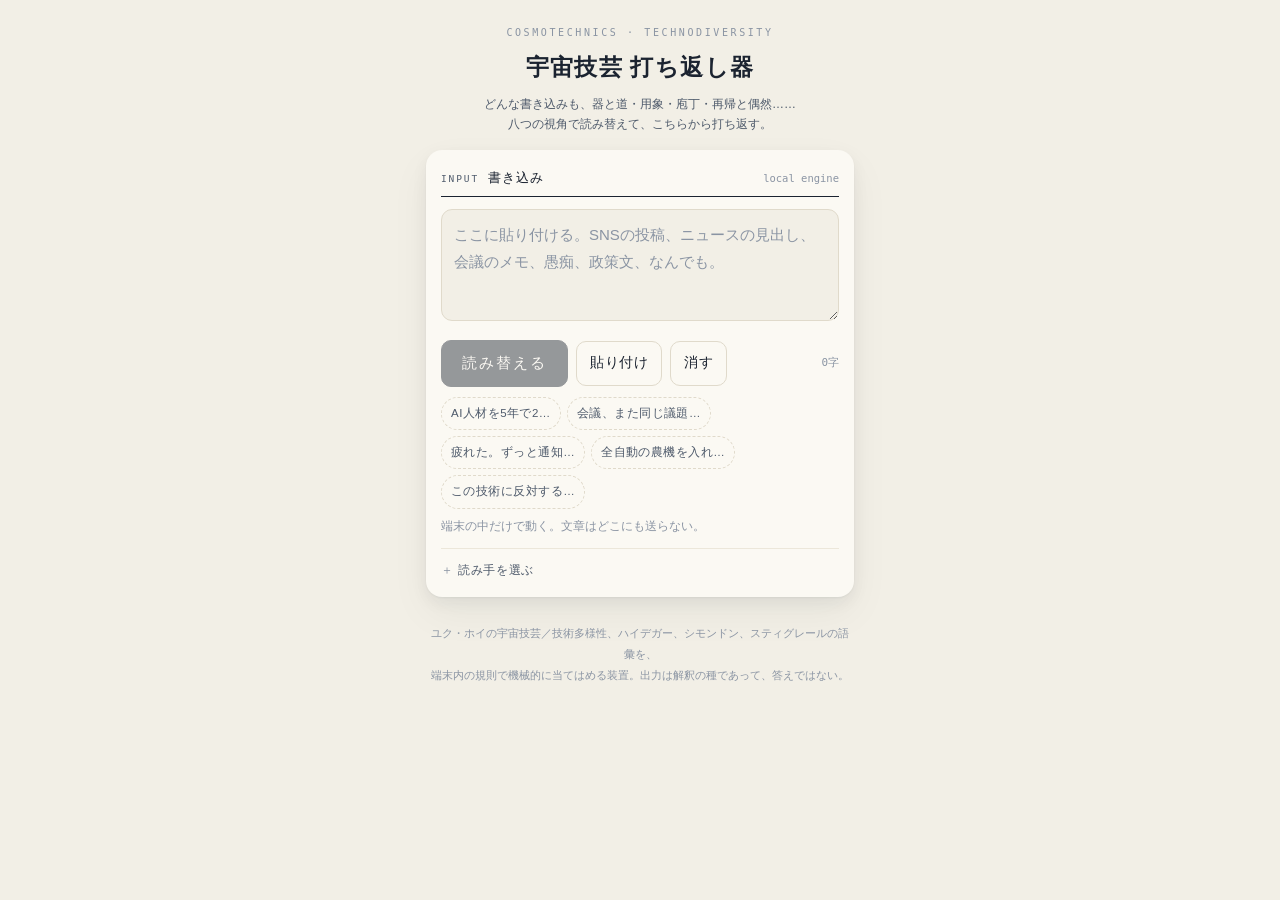
==== commit 6fe48722: "宇宙技芸ウィジェット：本文を Claude に書かせる経路を足す 「読み手を選ぶ」を設けて、端末内エンジン（既定）と Claude を切り替え られるようにする。Claude 側でも枠は変えない——十" ====
--- a/cosmotechnics/index.html
+++ b/cosmotechnics/index.html
@@ -151,6 +151,50 @@
   }
   .hint{ font-size:11.5px; color:var(--ink-faint); margin:8px 0 0; line-height:1.7; }
 
+  /* ── 読み手の設定 ─────────────────────── */
+  .settings{ margin-top:12px; border-top:1px solid var(--rule-hair); padding-top:10px; }
+  .settings summary{
+    cursor:pointer; font-size:12px; color:var(--ink-soft);
+    letter-spacing:.06em; list-style:none;
+  }
+  .settings summary::-webkit-details-marker{ display:none; }
+  .settings summary::before{ content:"＋ "; color:var(--ink-faint); }
+  .settings[open] summary::before{ content:"− "; }
+  .settings .opt{ margin-top:10px; }
+  .settings .opt label{
+    display:block; margin-top:8px; font-size:12.5px; line-height:1.7;
+    padding:9px 10px; border:1px solid var(--rule); border-radius:10px;
+  }
+  .settings .opt b{ font-weight:600; margin-left:4px; }
+  .settings .opt span{ display:block; color:var(--ink-faint); font-size:11.5px; margin-left:22px; }
+  .settings .fld{
+    display:block; margin:12px 0 4px; font-size:11px;
+    letter-spacing:.14em; color:var(--ink-faint); text-transform:uppercase;
+    font-family:var(--mono);
+  }
+  .settings input[type="password"], .settings select{
+    width:100%; padding:9px 10px; font:inherit; font-size:13px;
+    background:var(--bg); color:var(--ink);
+    border:1px solid var(--rule); border-radius:9px;
+  }
+  .warn{
+    margin:12px 0 0; padding:10px 11px; border-radius:9px;
+    background:var(--tile); border-left:2px solid var(--cinnabar);
+    font-size:11.5px; line-height:1.8; color:var(--ink-soft);
+  }
+  .warn b, .warn strong{ color:var(--ink); font-weight:600; }
+
+  /* 読み手の札（見立てカードの上） */
+  .by{
+    display:inline-block; margin-bottom:9px;
+    font-family:var(--mono); font-size:9.5px; letter-spacing:.16em;
+    text-transform:uppercase; padding:3px 8px; border-radius:999px;
+    border:1px solid var(--rule); color:var(--ink-faint);
+  }
+  .by.claude{ border-color:var(--gold); color:var(--gold); }
+  .by.working::after{ content:" ·"; animation:blink 1s steps(3) infinite; }
+  @keyframes blink{ 50%{ opacity:.25; } }
+
   /* ── 見立て札 ─────────────────────────── */
   .verdict{ text-align:center; padding:18px 15px 16px; }
   .verdict .quad{
@@ -207,6 +251,16 @@
     background:var(--card); border-radius:16px; box-shadow:var(--shadow);
     padding:15px 15px 14px; margin-top:12px;
   }
+  /* 番外は八つと同じ形にしない。外から来た一枚だと分かるようにする。 */
+  .lens.rare{
+    background:transparent;
+    border:1px dashed var(--gold);
+    box-shadow:none;
+  }
+  .lens.rare .no{ color:var(--gold); letter-spacing:.06em; }
+  .lens.rare .meter i{ background:var(--gold); }
+  .lens.rare .back{ background:var(--tile); }
+
   .lens .top{ display:flex; align-items:baseline; gap:8px; }
   .lens .no{
     font-family:var(--mono); font-size:10px; color:var(--ink-faint);
@@ -297,13 +351,48 @@
       <span class="count" id="count">0字</span>
     </div>
     <div class="chips" id="samples"></div>
-    <p class="hint">端末の中だけで動く。文章はどこにも送らない。</p>
+    <p class="hint" id="privacy">端末の中だけで動く。文章はどこにも送らない。</p>
+
+    <details class="settings" id="settings">
+      <summary>読み手を選ぶ</summary>
+
+      <div class="opt">
+        <label><input type="radio" name="engine" value="local" checked>
+          <b>端末内エンジン</b><span>規則で機械的に当てはめる。速い。文章は送らない。オフラインでも動く。</span></label>
+        <label><input type="radio" name="engine" value="claude">
+          <b>Claude に読ませる</b><span>八つの視角の枠は端末側で測り、本文を Claude が書く。APIキーと通信が要る。</span></label>
+      </div>
+
+      <div id="llmFields" class="hidden">
+        <label class="fld" for="apikey">APIキー</label>
+        <input type="password" id="apikey" placeholder="sk-ant-..." autocomplete="off" spellcheck="false">
+
+        <label class="fld" for="model">モデル</label>
+        <select id="model">
+          <option value="claude-opus-5">Claude Opus 5 — いちばん読みが深い</option>
+          <option value="claude-sonnet-5">Claude Sonnet 5 — 速くて安い</option>
+          <option value="claude-haiku-4-5">Claude Haiku 4.5 — 最速・最安</option>
+        </select>
+
+        <div class="row">
+          <button id="saveKey">この端末に保存</button>
+          <button id="forgetKey" class="ghost">鍵を消す</button>
+        </div>
+
+        <p class="warn">
+          <b>鍵はこの端末の localStorage に平文で置かれる。</b>
+          端末を触れる人は読み出せる。使う鍵は<strong>この用途専用に作り、上限額を設定しておく</strong>こと。
+          入力した文章と、端末側で測った兆候は Anthropic に送られる。オフラインでは端末内エンジンに戻る。
+        </p>
+      </div>
+    </details>
   </section>
 
   <!-- 結果 -->
   <div id="out" class="hidden">
 
     <section class="card verdict">
+      <p><span class="by" id="by">local engine</span></p>
       <p class="quad" id="quad"></p>
       <h2 id="vtitle"></h2>
       <p class="sub" id="vsub"></p>
@@ -327,6 +416,12 @@
       <span class="tail">共鳴順</span>
     </div>
     <div id="lenses"></div>
+
+    <div class="band" style="margin:26px 4px 2px">
+      <span class="en">Extra lens</span><span class="ja">番外の視角</span>
+      <span class="tail">八つの外から</span>
+    </div>
+    <div id="rare"></div>
 
     <section class="card">
       <div class="band"><span class="en">Counterblow</span><span class="ja">逆から</span></div>
@@ -397,20 +492,20 @@
    ══════════════════════════════════════════════════ */
 
 var SIGNALS = [
-  { id:"accel", ja:"加速", words:["加速","早く","はやく","急い","急ぐ","迅速","スピード","効率","最適化","自動","短縮","即座","すぐに","リアルタイム","スケジュール","締切","間に合","生産性","時短","納期"] },
-  { id:"scale", ja:"規模・普遍", words:["グローバル","世界","国際","標準","統一","全国","すべて","全て","あらゆる","誰でも","どこでも","スケール","普遍","一律","共通","展開","横展開","当たり前","常識","みんな"] },
-  { id:"local", ja:"局所",     words:["地域","地元","現場","土地","風土","郷土","方言","近所","町","村","畑","田んぼ","山","海","手仕事","職人","台所","部屋","うち","実家","身の回り","この街"] },
+  { id:"accel", ja:"加速", words:["加速","早く","はやく","急い","急ぐ","迅速","スピード","効率","最適化","自動","短縮","即座","すぐに","リアルタイム","スケジュール","締切","間に合","生産性","時短","納期","前倒し","一刻も","急務","スピード感","待ったなし"] },
+  { id:"scale", ja:"規模・普遍", words:["グローバル","世界","国際","標準","統一","全国","すべて","全て","あらゆる","誰でも","どこでも","スケール","普遍","一律","共通","展開","横展開","当たり前","常識","みんな","世界一","トップレベル","デファクト","国全体"] },
+  { id:"local", ja:"局所",     words:["地域","地元","現場","土地","風土","郷土","方言","近所","町","村","畑","田んぼ","山","海","手仕事","職人","台所","部屋","うち","実家","身の回り","この街","小規模","家族経営","集落","商店街","一軒"] },
   { id:"metric", ja:"計量",    words:["％","%","億","兆","万円","倍","KPI","目標","指標","順位","ランキング","データ","統計","スコア","評価","件","率","平均","予算","達成","水準"] },
-  { id:"control", ja:"統制・資源化", words:["管理","制御","統制","確保","動員","人材","資源","活用","供給","調達","効率化","運用","監視","規格","確立","整備","強化","推進","抜本","体制","仕組み"] },
-  { id:"inevit", ja:"不可避",  words:["不可避","当然","必然","しかない","もはや","避けられ","決まって","仕方が","宿命","いずれにせよ","取り残","遅れを","勝てない","必要不可欠","やむを得"] },
+  { id:"control", ja:"統制・資源化", words:["管理","制御","統制","確保","動員","人材","資源","活用","供給","調達","効率化","運用","監視","規格","確立","整備","強化","推進","抜本","体制","仕組み","強靭化","一元化","司令塔","ガバナンス","最適化"] },
+  { id:"inevit", ja:"不可避",  words:["不可避","当然","必然","しかない","もはや","避けられ","決まって","仕方が","宿命","いずれにせよ","取り残","遅れを","勝てない","必要不可欠","やむを得","当たり前だ","流れには","時代の流れ","逆らえ"] },
   { id:"conting", ja:"偶然",   words:["偶然","たまたま","想定外","予想外","ゆらぎ","揺れ","気まぐれ","迷っ","ふと","なんとなく","気がつ","うっかり","思いがけ","ハプニング","事故","偶々"] },
   { id:"affect", ja:"情動",    words:["疲れ","つらい","辛い","嬉し","楽し","悲し","腹立","怒り","好き","嫌い","泣","笑","草","しんど","眠い","不安","焦","むかつ","最高","無理","やばい","かわいい"] },
   { id:"body", ja:"身体・暮らし", words:["寝","食べ","ご飯","飯","歩い","痛","風邪","体調","手が","目が","息","汗","布団","猫","犬","散歩","朝","夜中","洗濯","料理","掃除","風呂"] },
-  { id:"tech", ja:"技術対象",  words:["AI","ＡＩ","LLM","GPT","ロボット","半導体","クラウド","アプリ","スマホ","量子","アルゴリズム","自動化","デジタル","ネット","SNS","モデル","システム","プラットフォーム","機械","エンジン","チップ","コード","ソフト","端末","生成"] },
+  { id:"tech", ja:"技術対象",  words:["AI","ＡＩ","LLM","GPT","ロボット","半導体","クラウド","アプリ","スマホ","量子","アルゴリズム","自動化","デジタル","ネット","SNS","モデル","システム","プラットフォーム","機械","エンジン","チップ","コード","ソフト","端末","生成","自動運転","ドローン","センサー","データセンター","エージェント"] },
   { id:"power", ja:"制度・権力", words:["政府","国家","法律","規制","制度","会社","企業","上司","学校","契約","予算","政策","省庁","委員会","経営","組織","責任","義務","許可","申請","会議","部長"] },
   { id:"future", ja:"未来",    words:["未来","将来","今後","これから","年後","展望","予測","ビジョン","戦略","計画","目指","実現","見込","構想","202","203"] },
   { id:"past", ja:"過去",      words:["昔","かつて","歴史","伝統","古い","江戸","世代","記憶","懐かし","当時","以前","もともと","元々","戦後"] },
-  { id:"conflict", ja:"対立",  words:["反対","批判","敵","争","対立","勝つ","負け","競争","戦","叩か","炎上","論破","対抗","攻撃","守る","脅威"] },
+  { id:"conflict", ja:"対立",  words:["反対","批判","敵","争","対立","勝つ","負け","競争","戦","叩か","炎上","論破","対抗","攻撃","守る","脅威","分断","味方","抵抗勢力","既得権"] },
   { id:"loop", ja:"反復",      words:["繰り返","また","いつも","毎日","毎回","毎年","ループ","慣れ","相変わらず","ずっと","続け","結局","恒例","定例"] },
   { id:"rupture", ja:"断絶・革新", words:["新し","革新","破壊","転換","リセット","変革","イノベーション","断絶","初めて","刷新","突破","一新","ブレイクスルー","ゲームチェンジ"] },
   { id:"quest", ja:"問い",     words:["なぜ","どうして","どうやって","だろうか","のだろう","のか","かな","？","?","わからない","分からない"] }
@@ -456,7 +551,8 @@
 var STOP = ["こと","もの","ため","よう","これ","それ","あれ","ここ","そこ","場合","本当","感じ",
             "今日","今回","以上","以下","自分","内容","状況","状態","結果","方法","部分","一部",
             "程度","実際","現在","最近","今年","昨日","明日","時間","そう","でも","的な","次第",
-            "全部","全然","一番","結構","沢山","以外","当然","普通","相当","多少","一応"];
+            "全部","全然","一番","結構","沢山","以外","当然","普通","相当","多少","一応",
+            "一刻","一気","一旦","当面","今度","大幅","抜本","早急","従来","是非"];
 
 /* 「確保」「推進」のような動作名詞は、話題の名前としては弱いので順位を下げる */
 var WEAK = ["確保","実現","推進","活用","強化","整備","対応","実施","検討","管理","構築","導入",
@@ -464,6 +560,19 @@
 
 /* 数字のうしろに来る助数詞。「20万人確保」から「万人確保」を作らないため */
 var COUNTER = "万億兆年月日人件回倍割個台歳円時分秒名度点";
+
+/* 送り仮名をまたぐ複合語。形態素解析を積まずに「担い手不足」を
+   「手不足」に割ってしまうのを防ぐための、手で選んだ継ぎ目の一覧。
+   ここに載っている形が漢字列の直前にあるときだけ、繋げて一語と見る。 */
+var JOINS = ["担い","受け","請け","引き","取り","差し","立ち","立て","組み","積み","巻き",
+             "作り","造り","使い","支え","動き","働き","生き","住み","乗り","降り","出し",
+             "売り","買い","貸し","借り","話し","見せ","見直し","打ち","切り","割り","抜け",
+             "落ち","起き","置き","決め","求め","閉め","締め","詰め","繋ぎ","つなぎ","読み",
+             "書き","調べ","仕上げ","下げ","上げ","入れ","足り","当て","扱い","運び","囲い"];
+
+/* 単独では語にならず、複合語の尻尾になりやすい字。
+   継ぎ目に載っていない語で頭に来ていたら、切り落とす。 */
+var BOUND_TAIL = "手者側先元口目化性率";
 
 function extractTerms(text){
   var found = {};
@@ -479,11 +588,39 @@
   var re = /[一-龥々]{2,8}/g, m;
   while((m = re.exec(text)) !== null){
     var w = m[0];
-    /* 直前が数字なら、先頭の助数詞を落とす */
     var prev = m.index > 0 ? text.charAt(m.index - 1) : "";
+
+    /* 直前が数字なら、先頭の助数詞を落とす（「20万人確保」→「確保」） */
     if(/[0-9０-９]/.test(prev)){
       while(w.length > 1 && COUNTER.indexOf(w.charAt(0)) >= 0) w = w.slice(1);
+    }else if(/[ぁ-ん]/.test(prev)){
+      /* 直前が送り仮名なら、そこが語の途中である可能性を見る。
+         「担い」＋「手不足」→「担い手不足」。継ぎ目は連なることがあるので
+         （「取り」＋「組み」＋「方針」）、伸びなくなるまで左へ延ばす。 */
+      var head = m.index, guard = 0;
+      while(guard++ < 3){
+        var grew = false;
+        for(var ji=0; ji<JOINS.length; ji++){
+          var j = JOINS[ji];
+          if(head >= j.length && text.slice(head - j.length, head) === j){
+            head -= j.length; grew = true; break;
+          }
+        }
+        if(!grew) break;
+      }
+      if(head < m.index){
+        add(text.slice(head, m.index + w.length), "kanji");
+        continue;
+      }
+      /* 継ぎ目に載っていなければ、複合語の尻尾だけが残った形とみて頭を落とす */
+      if(w.length >= 3 && BOUND_TAIL.indexOf(w.charAt(0)) >= 0) w = w.slice(1);
     }
+
+    /* 直後が活用語尾なら、それは名詞ではなく動詞・形容詞の語幹
+       （「長引いている」の「長引」）。話題の名前としては採らない。 */
+    var next = text.charAt(m.index + m[0].length) || "";
+    if("いくけえりるろわっ".indexOf(next) >= 0) continue;
+
     add(w, "kanji");
   }
   (text.match(/[ァ-ヴー]{3,12}/g) || []).forEach(function(x){ add(x, "kana"); });
@@ -501,7 +638,18 @@
     list.push(e);
   }
   list.sort(function(a,b){ return b.score - a.score || b.w.length - a.w.length; });
-  return list.slice(0, 8).map(function(e){ return e.w; });
+
+  /* 上位の語に丸ごと含まれる語は落とす（「見直し作業」があるなら「見直」は要らない） */
+  var kept = [];
+  for(var i=0;i<list.length;i++){
+    var w = list[i].w, dup = false;
+    for(var k2=0;k2<kept.length;k2++){
+      if(kept[k2].indexOf(w) >= 0){ dup = true; break; }
+    }
+    if(!dup) kept.push(w);
+    if(kept.length >= 8) break;
+  }
+  return kept;
 }
 
 function firstClause(text){
@@ -524,17 +672,23 @@
   head:[
     "{t1}は器（き）である。問われているのは性能ではなく、その器がどんな道（みち）を稽古させるかだ。",
     "道具は目的に仕える顔をしながら、実際には作法を配っている。{t1}も例外ではない。",
-    "{t1}の握り方は、そのまま世界の握り方になる。ここではその握り方が更新されつつある。"
+    "{t1}の握り方は、そのまま世界の握り方になる。ここではその握り方が更新されつつある。",
+    "性能の話をしているあいだに、作法の話の方が先に終わっている。",
+    "{t1}を手にした人の一日は、どこがどう変わるのか。器の話は、そこまで降りないと始まらない。"
   ],
   body:[
     "宇宙技芸の見方では、器（道具）と道（生き方の筋）は別々に存在しない。{t1}を使うとは、そこに畳み込まれた段取り・速度・良し悪しの基準を、身体に少しずつ移すことでもある。この書き込みが議論しているのは{t2}の是非だが、すでに静かに決まりかけているのは、どの作法で日々を過ごすかの方だ。",
     "「{q}」という言い方は、器を中立な手段として扱っている。だが手段には稽古がついてくる。{t1}に慣れた手は、{t1}に向いた仕事を先に見つけるようになる。仕事の側が道具に合わせて選ばれ直す——この順序の入れ替わりは、たいてい気づかれないまま起きる。",
-    "器は使う者を作り替えるが、その速度は遅く、快い。{t1}をめぐるこの文には、便利さの記述はあっても、身につきつつある作法の記述がない。技術は使用のたびに、こちらの型を一段ずつ書き換えている。"
+    "器は使う者を作り替えるが、その速度は遅く、快い。{t1}をめぐるこの文には、便利さの記述はあっても、身につきつつある作法の記述がない。技術は使用のたびに、こちらの型を一段ずつ書き換えている。",
+    "かつて良い器とは、良い道を通わせる器のことだった。効率や値段で器を測る癖がついているとしたら、その測り方自体が一つの道の産物だ。{t1}を何で測るかを決めた時点で、稽古は始まっている。",
+    "{t2}をめぐって人が言い争うとき、争点はたいてい器の性能に置かれる。だが実際に譲り渡されているのは、どこで手を止めるか、何を粗いままにしてよいとするか、という判断の基準だ。基準は明文化されないまま、器のかたちで配られていく。"
   ],
   back:[
     "{t1}を三年使い続けたあとの自分の手つきを、いま言葉にできるか。その変化は、望んで選んだものか。",
     "この器を使わない日を、一日だけ作れるか。作れないなら、それはもう器ではなく環境だ。",
-    "{t1}が上手くなることと、{t2}が上手くなることは、同じか。違うなら、いまどちらを稽古しているか。"
+    "{t1}が上手くなることと、{t2}が上手くなることは、同じか。違うなら、いまどちらを稽古しているか。",
+    "{t1}を使うようになってから、「これは雑でいい」と思うようになったことは何か。",
+    "この器を初めて握る人に、作法を一つだけ伝えるとしたら何を言うか。言えるなら、それがこの器の道だ。"
   ]
 },
 {
@@ -543,17 +697,23 @@
   head:[
     "{t1}は、いつのまにか「引き出せる在庫」の欄へ移されていないか。",
     "ここでは{t1}が、それ自体としてではなく、取り出せる量として数えられている。",
-    "「{q}」——この言い方は、対象を待機させる語彙の家族に属している。"
+    "「{q}」——この言い方は、対象を待機させる語彙の家族に属している。",
+    "「足りない」と言えるのは、すでに量として見ているからだ。見方の方が先にある。",
+    "{t1}をどう使うかの前に、{t1}をどう見るかが決まってしまっている。"
   ],
   body:[
     "ハイデガーの言う総駆り立て体制（ゲシュテル）は、川を川としてではなく水力として、人を人としてではなく人材として立てる。この文の{t2}という語も、対象を「必要なときに引き出せる状態」に置いている。危ういのは搾取ではなく、それ以外の現れ方が見えなくなることの方だ。",
     "在庫として数え始めた瞬間、{t1}は「足りている／足りていない」の二値に痩せる。豊かさも固有さも、その二値には乗らない。この書き込みが{t2}を語る語彙には、量の言葉はあるが、質の言葉が見当たらない。",
-    "資源化の文法は、たいてい善意の顔をしてやってくる。活用、確保、整備、推進。どれも{t1}を丁寧に扱う語に見えて、実際には{t1}を「いつでも呼び出せるもの」の位置に固定する。"
+    "資源化の文法は、たいてい善意の顔をしてやってくる。活用、確保、整備、推進。どれも{t1}を丁寧に扱う語に見えて、実際には{t1}を「いつでも呼び出せるもの」の位置に固定する。",
+    "用象とは、いつでも呼び出せる状態に置かれたもののこと。呼び出せるように置くには、まず互いに置き換え可能でなければならない。{t1}を数える語彙は、そこにある固有の差異を、交換可能な単位に均している。均されたあとでは、どれが失われても同じ数だけ補えばよいことになる。",
+    "「立てる」という動作は暴力的には見えない。むしろ丁寧に、整備し、体制を組み、確保する。だが{t2}が「整備される側」に置かれた時点で、{t2}の側から何かを言い出す口は塞がれている。この文に、その口は用意されているか。"
   ],
   back:[
     "{t1}を在庫として数えるのをやめたら、この主張のどこが崩れるか。崩れないなら、その数え方は要らなかったのでは。",
     "ここで数えられている{t1}が、数えられることを拒んだらどうなるか。その拒否を許す余地は設計に入っているか。",
-    "「活用」の主語は誰で、活用されている側は何と呼ばれているか。呼び名を入れ替えても同じ文が書けるか。"
+    "「活用」の主語は誰で、活用されている側は何と呼ばれているか。呼び名を入れ替えても同じ文が書けるか。",
+    "{t1}を「足りない」と言うかわりに「どんな状態にあるか」とだけ書いたら、この文はまだ成立するか。",
+    "整備される側は、整備されることを望んだのか。望みを聞く手続きは、どこに書かれているか。"
   ]
 },
 {
@@ -562,17 +722,23 @@
   head:[
     "解き方には二系統ある。奪って作るプロメテウス型か、隙間に沿う庖丁型か。この文は{lean}に寄っている。",
     "壁を割る話をしているが、そもそもそれは壁か。{lean}の構えが、この一文の底に敷かれている。",
-    "力で通すか、位置を変えるか。{t1}をめぐるこの詰まりは、{lean}の作法で扱われようとしている。"
+    "力で通すか、位置を変えるか。{t1}をめぐるこの詰まりは、{lean}の作法で扱われようとしている。",
+    "ここには「やむを得ない犠牲」の席が一つ空いている。誰が座るのかが書かれていない。",
+    "刃を研ぐ話ばかりで、刃を入れる位置の話が出てこない。"
   ],
   body:[
     "悲劇的論理は、対立を正面から突破し、代償を払って新しい秩序を建てる。道家的論理は、骨と骨のあいだの空きに刃を通し、力を使わずに事を終える（庖丁解牛）。{t1}の詰まりは、刃を研いで断つ問題なのか、それとも刃を入れる位置を間違えているだけの問題なのか。この文はそこを問わずに、片方の作法を選んでいる。",
     "プロメテウスは火を盗み、その罰として毎日肝を啄まれる。突破の物語には必ず後始末がついてくるが、この書き込みでは{t2}をめぐる後始末の担当が書かれていない。誰の肝が啄まれるのかを空欄にしたまま、突破だけが語られていないか。",
-    "庖丁は十九年、刃を研がずに牛を解いた。硬いところを避け続けたからだ。ここで「必要な痛み」とされているものは、本当に地形の硬さから来ているのか。それとも、急いだせいで刃を骨に当てているだけなのか。"
+    "庖丁は十九年、刃を研がずに牛を解いた。硬いところを避け続けたからだ。ここで「必要な痛み」とされているものは、本当に地形の硬さから来ているのか。それとも、急いだせいで刃を骨に当てているだけなのか。",
+    "悲劇的論理には強さがある。引き受けた者が代償を背負うことで、共同体の物語が更新される。弱くなるのは、代償を負う者と、負わせると決める者が別人になったときだ。{t1}をめぐるこの文で、決める人と負う人は同じ人か。",
+    "庖丁の刃が十九年保ったのは、避けたからではなく、牛の理（すじ）を先に読んだからだ。避けることと読むことは違う。この書き込みは{t2}の理を読んだうえで力を選んでいるのか、読む時間がなくて力を選んだのか。"
   ],
   back:[
     "この件で「突破すべき壁」とされているものは、本当に壁か。回り道が用意されていないのは、地形のせいか、急いでいるせいか。",
     "力を一切使わずに同じ結果に届く筋道を、ひとつだけ書けるか。書けないとしたら、それは不可能だからか、面倒だからか。",
-    "突破の代価は誰が払うのか。その人の名前を、この文に書き足せるか。"
+    "突破の代価は誰が払うのか。その人の名前を、この文に書き足せるか。",
+    "もし三年の猶予があったら、同じ手を選ぶか。選ばないなら、いま選んでいるのは手ではなく締切だ。",
+    "ここで避けて通れないとされる「硬いところ」を、一つ名指しできるか。名指しできれば、刃の入れ場所は変えられる。"
   ]
 },
 {
@@ -581,17 +747,23 @@
   head:[
     "同じ輪がまた回っている。輪を壊すのは、たいてい計画ではなく偶然の方だ。",
     "「{q}」——この言い回し自体が、以前も書かれた形をしている。ループは内容ではなく形式に宿る。",
-    "系は自分の出力を入力に戻して自分を保つ。{t1}はその輪のどのあたりにいるか。"
+    "系は自分の出力を入力に戻して自分を保つ。{t1}はその輪のどのあたりにいるか。",
+    "予定どおりに進んでいる。だからこそ、方向を疑う機会が来ない。",
+    "この話には、驚きの席がない。驚きが入れないループは、自分では曲がれない。"
   ],
   body:[
     "再帰的な系は、自分の出したものを材料にして自分を維持する。だから内側からは変化が見えにくい。{t1}をめぐる話が「また同じ」に感じられるとしたら、それは怠慢ではなく、系が正常に回っている証拠でもある。",
     "偶然性は雑音ではない。ユク・ホイの言い方では、偶然こそが再帰的な系にとって、自分を作り替えるための唯一の材料になる。この書き込みの中で、予定になかったのに起きてしまったこと——{t2}のような引っかかり——は、失敗として片づけられていないか。",
-    "計画は輪をなめらかに回すが、輪の直径を変えるのはたいてい事故の方だ。{t1}について完璧な段取りを整えるほど、系は自分を強く再生産する。強い再生産は、方向を間違えたときの取り返しを難しくする。"
+    "計画は輪をなめらかに回すが、輪の直径を変えるのはたいてい事故の方だ。{t1}について完璧な段取りを整えるほど、系は自分を強く再生産する。強い再生産は、方向を間違えたときの取り返しを難しくする。",
+    "フィードバックは誤差を消すために働く。消し続けるほど系は安定し、安定するほど、目標そのものを問い直す入口が塞がる。{t1}をめぐるこの書き込みは、誤差を減らす話か、それとも目標を問い直す話か。",
+    "同じことを繰り返しているという感覚は、たいてい正確な観測だ。だが繰り返しは同一ではない。二周目の{t2}は、一周目の{t2}への応答として起きている。差分は小さく、記録もされないが、変化はそこにしか宿らない。"
   ],
   back:[
     "この件で、予定になかったのに起きた小さな出来事は何だったか。それを失敗として処理したか、材料として拾ったか。",
     "同じ話を前に書いたのはいつか。前と今で、変わったのは事実の方か、言い方の方か。",
-    "この輪を一周止めたら、何が壊れるか。壊れないものは、たぶん輪の一部ではない。"
+    "この輪を一周止めたら、何が壊れるか。壊れないものは、たぶん輪の一部ではない。",
+    "前回と今回で、たった一つだけ違ったことは何か。その一つを大きくできるか。",
+    "この繰り返しを続けた場合、三年後に自動的に到達する場所はどこか。そこは行きたい場所か。"
   ]
 },
 {
@@ -600,17 +772,23 @@
   head:[
     "選択肢はいくつある。答えが一つに見えるとき、たいてい数えるのをやめている。",
     "{t1}をめぐる話が「追いつく／追い越す」の一直線になっていないか。直線は速いが、分岐がない。",
-    "普遍的に見える技術は、たいてい他の技術が忘れられたあとの姿だ。"
+    "普遍的に見える技術は、たいてい他の技術が忘れられたあとの姿だ。",
+    "勝ち負けの話に見えて、実際には物差しを一本に畳む作業が進んでいる。",
+    "「世界標準」と書いてあるところを「いま多数派の作法」と読み替えても、文意は変わるか。"
   ],
   body:[
     "技術多様性とは、性能の優劣を競う手前で、別の宇宙論に根ざした技術のあり方を複数保っておくこと。{t1}の議論は、同じ物差しの上での順位の話になっていないか。物差しを疑う声は、遅れているのではなく、別の軸にいる可能性がある。",
     "単一技術は速い。全員が同じ道を進むので調整の費用がかからないからだ。その代わり、方向を間違えたときは全員で一緒に転ぶ。{t2}に賭ける度合いが上がるほど、賭けを外したときの逃げ場が減る——この文はその逃げ場について沈黙している。",
-    "「{q}」の裏には、他のやり方はもう存在しないという前提がある。だが消えたのではなく、採算に合わないという理由で棚に置かれただけの技術は多い。棚に置くことと、失うことは違う。棚は、誰かが維持していないと腐る。"
+    "「{q}」の裏には、他のやり方はもう存在しないという前提がある。だが消えたのではなく、採算に合わないという理由で棚に置かれただけの技術は多い。棚に置くことと、失うことは違う。棚は、誰かが維持していないと腐る。",
+    "技術多様性は、遅れた技術を保護することではない。同じ問いに別の解き方が成り立つ条件——別の暮らし、別の時間感覚、別の宇宙論——を保つことだ。{t1}の議論では、解き方の違いが性能差として処理されていないか。処理された瞬間、条件の違いは見えなくなる。",
+    "多様性の話は、しばしば余裕のある者の趣味として片づけられる。だが単一化の費用は、うまくいっている間は見えず、失敗したときに一度に来る。{t2}へ全部を寄せる判断は、その一度分の費用を将来へ回す判断でもある。"
   ],
   back:[
     "同じ目的をまったく別の作法で果たしている例を、この分野の外から一つ挙げられるか。",
     "この道が行き止まりだったと分かるのは何年後か。そのとき戻れる分岐点は、まだ残っているか。",
-    "「他に選択肢がない」と書くとき、選択肢を数えた人は誰か。その人は数え直す動機を持っているか。"
+    "「他に選択肢がない」と書くとき、選択肢を数えた人は誰か。その人は数え直す動機を持っているか。",
+    "この分野で二番手・三番手だったやり方は、いま誰が持っているか。連絡先を言えるか。",
+    "勝ち負けの言葉を全部消して、この主張を書き直せるか。書き直せないなら、内容は順位だったことになる。"
   ]
 },
 {
@@ -619,17 +797,23 @@
   head:[
     "この文は、どの土地の空の下で書かれたのか。",
     "{t1}という語は、どこでも同じに使える顔をしている。その顔は借り物ではないか。",
-    "普遍語で書かれているが、足はどこかの地面に着いている。その地面の名前は。"
+    "普遍語で書かれているが、足はどこかの地面に着いている。その地面の名前は。",
+    "「どこでも同じように使える」は、性質ではなく、そう作った結果だ。",
+    "この話の背後にある季節・地形・親戚づきあいを、一つだけ書き足せるか。"
   ],
   body:[
     "宇宙技芸とは、宇宙の秩序と道徳の秩序を、技術的な営みのなかで一つに結ぶこと。近代化はその多様な結び方を、一つの普遍技術へ畳んでしまった。{t1}をめぐるこの書き込みは、どの結び方を前提にしているか。前提が見えないときは、たいてい自分の宇宙論を普遍だと思っている。",
     "技術は人類学的に普遍ではない。同じ道具でも、雨の降り方、作物、葬いの作法が違えば、意味が変わる。{t2}という語がここでは自明に響くのは、この土地の事情がその語を支えているからだ。事情を書き添えないと、輸出したときに壊れる。",
-    "「{q}」を、気候も相続の仕方も違う土地に置いてみる。何が最初に壊れるか。壊れる部分こそ、この技術がひそかに抱えている宇宙論だ。"
+    "「{q}」を、気候も相続の仕方も違う土地に置いてみる。何が最初に壊れるか。壊れる部分こそ、この技術がひそかに抱えている宇宙論だ。",
+    "同じ稲でも、水の来る順番が違えば、村の技術は違う形になる。宇宙技芸の見方は、その違いを未熟さではなく、別の宇宙論の現れとして読む。{t1}をめぐるこの文は、違いを段階の差として扱っていないか。段階にした瞬間、遅れているのはいつも他人になる。",
+    "普遍とは、ある場所の作法が他の場所の作法を追い出したあとに残る呼び名でもある。{t2}をここに持ち込むとき、追い出される側の作法は誰の手にあるのか。それは多くの場合、制度ではなく誰かの手つきや口伝として存在している。"
   ],
   back:[
     "これを別の土地（気候・作物・葬い方の違う場所）に置いたら、何が最初に壊れるか。",
     "この主張を、自分の祖母の語彙で言い直せるか。言い直せない部分は、内容か、それとも借りてきた衣か。",
-    "ここでの「先進」は、どの土地の時計に合わせた語か。その時計は誰が巻いているか。"
+    "ここでの「先進」は、どの土地の時計に合わせた語か。その時計は誰が巻いているか。",
+    "この文の中で、翻訳したら意味が消える語はどれか。その語がこの土地の宇宙論だ。",
+    "ここで前提になっている「普通の暮らし」は、誰の暮らしか。その人はこの文を読むか。"
   ]
 },
 {
@@ -638,17 +822,23 @@
   head:[
     "人が技術を使うのではない。人と技術が、まだ途中まで一緒に形になりつつある。",
     "{t1}は完成品ではなく、具体化の途中にある。途中であることが、関係を結ぶ余地を作る。",
-    "余白（未確定の幅）がどれだけ残っているか。それがこの技術の生きている度合いだ。"
+    "余白（未確定の幅）がどれだけ残っているか。それがこの技術の生きている度合いだ。",
+    "便利になった分だけ、何かが手から離れていく。離れた先の名前が、この文にはない。",
+    "{t1}が決まりきるほど、こちらが変われる幅も減っていく。"
   ],
   body:[
     "シモンドンによれば、技術的対象は「完璧に閉じた」ときにではなく、未確定の幅を残したときにこそ、他のものと関係を結べる。{t1}をめぐるこの書き込みには、まだ決めていない部分——遊び——がどれだけ残されているか。全部を決めきる設計は、強そうに見えて、外との接続を失う。",
     "人と道具は、どちらが先にあるのでもなく、互いに形になっていく（共個体化）。{t2}を自動化するとき、消えるのは手間だけではない。手間の中で身についていた判断も一緒に消える。この文は前者だけを利得として数えている。",
-    "使い手の側にも未完了の部分がある。だからこそ道具に応じて変われる。「{q}」という書き方は、使い手をすでに完成した主体として扱っているが、実際には{t1}と一緒に作られている途中の何かだ。"
+    "使い手の側にも未完了の部分がある。だからこそ道具に応じて変われる。「{q}」という書き方は、使い手をすでに完成した主体として扱っているが、実際には{t1}と一緒に作られている途中の何かだ。",
+    "シモンドンは、閉じた自動機械よりも、外の情報に開かれた機械の方を高い次元に置いた。完全な自動化は完成ではなく、関係の停止でもある。{t1}をめぐるこの話は、閉じる方向へ進んでいるのか、開く方向へ進んでいるのか。",
+    "共個体化には速度がある。ゆっくり慣れれば身につき、急に置き換えればこちら側だけが空になる。{t2}をめぐって語られているのは規模と期日で、身につく速度については何も言われていない。"
   ],
   back:[
     "ここで完全に自動化したら、誰の学習が止まるか。その学習は、あとで買い戻せるか。",
     "この設計に残された「まだ決めていない部分」を、一つ挙げられるか。挙げられないなら、それは完成ではなく硬直かもしれない。",
-    "{t1}が壊れたとき、代わりに手が動くか。動かないなら、手の側の何が譲り渡されたのか。"
+    "{t1}が壊れたとき、代わりに手が動くか。動かないなら、手の側の何が譲り渡されたのか。",
+    "三ヶ月かけて慣れる場合と、明日から全部切り替える場合とで、残る技能はどう違うか。",
+    "この仕組みの中に、使い手が自分のやり方を差し込める隙間はあるか。ないなら、使い手は部品として扱われている。"
   ]
 },
 {
@@ -657,17 +847,100 @@
   head:[
     "{t1}は薬であり毒である。切り離せない。問題は用量と作法の方だ。",
     "良いか悪いかを決めようとする限り、この議論は終わらない。両方だからだ。",
-    "毒でなくす方法はない。毒であることを扱う作法なら、作れる。"
+    "毒でなくす方法はない。毒であることを扱う作法なら、作れる。",
+    "効いていることと、効きすぎていることは、同じ物差しでは見分けられない。",
+    "これは賛成か反対かの問題ではなく、いつ止めるかの取り決めの問題だ。"
   ],
   body:[
     "スティグレールの言うパルマコンは、薬と毒を同時に意味する。{t1}もそうで、支えると同時に何かを萎えさせる。この書き込みの対立が噛み合わないのは、片方が薬の側面を、もう片方が毒の側面を、それぞれ全体として語っているからだ。",
     "問題は{t1}の善悪ではなく、用量・速度・誰にとってか、の三つ。「{q}」はこの三つを言わずに結論だけを述べている。閾値のない賛否は、どちらの側でも同じ強さで言えてしまう。",
-    "薬として使うには療法（作法）が要る。作法とは、いつ止めるか、誰が止めるか、止めたことをどう確かめるかの取り決めのこと。{t2}をめぐる議論に、この「止め方」は書かれているか。"
+    "薬として使うには療法（作法）が要る。作法とは、いつ止めるか、誰が止めるか、止めたことをどう確かめるかの取り決めのこと。{t2}をめぐる議論に、この「止め方」は書かれているか。",
+    "文字は記憶を助け、同時に記憶を怠けさせた——プラトンのこの指摘以来、技術は必ず二面で来る。{t1}についても、支える面と萎えさせる面は同じ働きの裏表であって、片方だけを採る設計は原理的にできない。できるのは、どちらが強く出るかを条件で変えることだけだ。",
+    "毒性は物質ではなく関係に宿る。同じ{t2}が、ある人には支えになり、ある人には依存になる。この書き込みは全体としての是非を論じているが、効き方の分布については何も言っていない。分布のない議論は、必ずどこかの誰かを取りこぼす。"
   ],
   back:[
     "{t1}が毒に転ぶのは、どの量・どの速さ・誰にとってか。その閾値を言葉にできるか。",
     "止め方を決めずに始められるものと、そうでないものの線引きは、この件のどちら側か。",
-    "この便益を最も受け取る人と、この毒を最も受ける人は、同じ人か。違うなら、その差は誰が埋めるか。"
+    "この便益を最も受け取る人と、この毒を最も受ける人は、同じ人か。違うなら、その差は誰が埋めるか。",
+    "これを一番強く受け取る人は誰か。その人の用量は、あなたの用量と同じか。",
+    "止めどきを決める人は、続けることで得をする人と同じか。同じなら、その取り決めは効かない。"
+  ]
+}
+];
+
+/* 番外の視角の主題。端末内エンジンと Claude の双方が同じ枠で書く。 */
+var THEMES_RARE = {
+  noodiversity:"技術多様性が減ると思考の多様性（ノオディバーシティ）も減る。順番は技術が先。",
+  trace:"郭象の迹と所以迹。模写できるのは跡の形だけで、跡を生んだ条件は写せない。",
+  tempo:"時間の刻み方は複数ある。どの時計に合わせて急いでいるのか。",
+  unity:"天人合一。効率と安全の外側で、ふさわしさ・慎み・時機の語彙を取り戻す。"
+};
+
+/* 八つの外に置く、当たれば強いが外れやすい視角。
+   共鳴の高いものを一つだけ「番外」として添える。 */
+var RARE = [
+{
+  id:"noodiversity", name:"ノオディバーシティ", en:"Noodiversity",
+  weights:{ scale:1.0, tech:.7, metric:.6, inevit:.5, power:.3 },
+  head:[
+    "技術の多様性が減ると、思考の多様性も一緒に減る。順番は技術の方が先だ。",
+    "この文が許している考え方は、何種類あるか。"
+  ],
+  body:[
+    "ユク・ホイは、生物多様性・技術多様性・ノオディバーシティ（思考の多様性）を並べて論じる。考え方は真空では育たず、道具立てと制度の上で育つ。{t1}が一つの型に寄るとき、その上に載る思考の型も痩せていく。効率という語だけで議論が回せてしまう状態は、その痩せ方の一つの兆候だ。",
+    "同じ道具を全員が使うと、言えることの範囲がそろう。そろった範囲の外側は、間違いではなく「意味不明」として処理されるようになる。{t2}をめぐるこの書き込みで、意味不明として扱われている立場はあるか。あるなら、そこが痩せの境界線だ。"
+  ],
+  back:[
+    "この主張に賛成する人と反対する人以外に、第三の立ち位置を一つ言えるか。",
+    "この件を、まったく別の分野の語彙（料理・治水・介護など）で語り直せるか。語り直せない語は借り物かもしれない。"
+  ]
+},
+{
+  id:"trace", name:"迹と所以迹", en:"Trace / What makes the trace",
+  weights:{ future:.8, scale:.7, metric:.6, power:.5, past:.4 },
+  head:[
+    "見えているのは迹（あと）であって、その迹を残したものではない。",
+    "先行事例をなぞるとき、写せているのは形だけかもしれない。"
+  ],
+  body:[
+    "郭象の区別に、迹（あと）と所以迹（あとをそうあらしめたもの）がある。成功事例をなぞるとき、模写できるのは迹の形だけで、その形を生んだ条件——人の配置、時間の使い方、失敗の許され方——は写せない。{t1}をめぐるこの話は、迹の模写になっていないか。",
+    "制度や数値目標は迹である。それを生んだ所以迹は、たいてい書き残されない。{t2}を導入すれば同じ結果が出るという見込みは、条件の方が同じであるという未検証の仮定に、静かに乗っている。"
+  ],
+  back:[
+    "真似したい事例のうち、真似できない条件を三つ挙げられるか。挙げられないなら、まだ迹しか見ていない。",
+    "この形を生んだ人たちが、その形を作る前に持っていたものは何か。それはここにあるか。"
+  ]
+},
+{
+  id:"tempo", name:"加速と減速", en:"Acceleration / Tempo",
+  weights:{ accel:1.0, inevit:.8, future:.6, control:.4, rupture:.4 },
+  head:[
+    "速さを疑うことは、遅れることとは違う。",
+    "どの時計に合わせて急いでいるのか、この文には書かれていない。"
+  ],
+  body:[
+    "加速すれば矛盾が臨界を超えて別の秩序が来る——この筋書きは、単一の時間軸を前提にしている。宇宙技芸の側から言えば、時間の刻み方はもともと複数ある。{t1}を急ぐ判断は、どの時計に従っているのか。作物の時計、身体の時計、四半期の時計は、同じ速さでは進まない。",
+    "速度は中立ではなく、誰かの時計を全員の時計にする力を持つ。{t2}をこの速さで進めると決めた時点で、それより遅い時計で生きている人は、遅れている人として記述されはじめる。記述が先に変わり、扱いが後から変わる。"
+  ],
+  back:[
+    "この件で最も遅い時計を持っているのは誰か。その時計に合わせたら、何が失われ、何が守られるか。",
+    "半分の速さで進めた場合に手に入るもので、いまの速さでは手に入らないものは何か。"
+  ]
+},
+{
+  id:"unity", name:"天人合一", en:"Unity of cosmos and morality",
+  weights:{ power:.8, metric:.7, tech:.6, control:.5, body:.4 },
+  head:[
+    "技術の良し悪しを、効率の外側で言う言葉を、まだ持っているか。",
+    "「うまくいくか」ではなく「ふさわしいか」で問うと、この話はどう変わるか。"
+  ],
+  body:[
+    "宇宙技芸とは、天（宇宙の秩序）と人（道徳の秩序）を、技術の営みのなかで結び直す試みだった。近代はこの結び目をほどき、技術を価値中立の道具にした。だから{t1}の是非は、効率と安全という二語でしか語れなくなる。ふさわしさ、慎み、時機——この文が使っていない語彙を戻すと、判断は変わるか。",
+    "道具の使い方に作法があった時代、作法は迷信ではなく、宇宙の秩序と人の振る舞いを一つに保つ技術だった。{t2}をめぐるこの書き込みには、守るべき筋という語がまったく出てこない。出てこないこと自体は正しさの証明ではなく、語彙が失われた印でもある。"
+  ],
+  back:[
+    "これを「効率が良い／悪い」と言わずに評価するとしたら、どんな語を使うか。",
+    "この判断を、十年後の自分ではなく、百年前の職人に説明するとしたら、どこで詰まるか。"
   ]
 }
 ];
@@ -829,16 +1102,21 @@
     };
   }
 
+  /* 重みつきの平均で、その視角がどれだけ効くかを出す */
+  function resonance(weights){
+    var num = 0, den = 0;
+    for(var k in weights){
+      if(!Object.prototype.hasOwnProperty.call(weights, k)) continue;
+      num += weights[k] * (s[k] || 0);
+      den += weights[k];
+    }
+    return den ? num / den : 0;
+  }
+
   /* 各視角の共鳴 */
   var lenses = LENSES.map(function(L, li){
     var ctx = ctxFor(li);
-    var num = 0, den = 0;
-    for(var k in L.weights){
-      if(!Object.prototype.hasOwnProperty.call(L.weights, k)) continue;
-      num += L.weights[k] * (s[k] || 0);
-      den += L.weights[k];
-    }
-    var raw = den ? num / den : 0;
+    var raw = resonance(L.weights);
     var score = clamp(Math.round(20 + 76 * Math.pow(raw, 0.82)), 12, 98);
     return {
       id:L.id, name:L.name, en:L.en, score:score,
@@ -849,7 +1127,25 @@
   });
   lenses.sort(function(a,b){ return b.score - a.score; });
 
+  /* 番外：八つの外から一つだけ。順位づけに少しだけ揺れを混ぜ、
+     引き直すたびに別の視角が顔を出すようにする。 */
+  var rctx = ctxFor(LENSES.length);
+  var extra = RARE.map(function(R){
+    var raw = resonance(R.weights);
+    return { R:R, raw:raw, rank: raw + rng() * 0.20 };
+  }).sort(function(a,b){ return b.rank - a.rank; })[0];
+
+  var rare = {
+    name: extra.R.name, en: extra.R.en,
+    score: clamp(Math.round(18 + 78 * Math.pow(extra.raw, 0.82)), 10, 96),
+    brief: THEMES_RARE[extra.R.id] || "",
+    head: fill(pick(rng, extra.R.head), rctx),
+    body: fill(pick(rng, extra.R.body), rctx),
+    back: fill(pick(rng, extra.R.back), rctx)
+  };
+
   return {
+    rare: rare,
     terms: terms,
     axisA: axisA, axisB: axisB,
     quad: quad,
@@ -889,6 +1185,12 @@
 }
 
 function render(res){
+  var by = $("by");
+  by.className = "by" + (res.by === "claude" ? " claude" : "") + (res.working ? " working" : "");
+  by.textContent = res.by === "claude" ? ("read by " + LLM.model)
+                 : (res.working ? "claude が読んでいる" + (res.tick ? "（" + res.tick + "字）" : "")
+                                : "local engine");
+
   $("quad").textContent = res.quad.quad;
   $("vtitle").textContent = res.quad.title;
   $("vsub").textContent = res.quad.sub;
@@ -927,6 +1229,21 @@
     "</article>";
   }).join("");
 
+  var R = res.rare;
+  $("rare").innerHTML =
+    '<article class="lens rare">' +
+      '<div class="top">' +
+        '<span class="no">番外</span>' +
+        '<div><div class="name">' + esc(R.name) + "</div>" +
+        '<div class="en">' + esc(R.en) + "</div></div>" +
+        '<div class="reso"><div class="v">共鳴 ' + R.score + "</div>" +
+        '<div class="meter"><i style="width:' + R.score + '%"></i></div></div>' +
+      "</div>" +
+      '<p class="head">' + esc(R.head) + "</p>" +
+      '<p class="body">' + esc(R.body) + "</p>" +
+      '<div class="back"><b>打ち返し</b>' + esc(R.back) + "</div>" +
+    "</article>";
+
   $("counter").innerHTML = res.counter;
   $("out").classList.remove("hidden");
 }
@@ -934,6 +1251,7 @@
 function asText(src, res){
   var out = [];
   out.push("── 宇宙技芸 打ち返し器 ──");
+  out.push(res.by === "claude" ? "読み手：" + LLM.model : "読み手：端末内エンジン");
   out.push("");
   out.push("【原文】" + src.replace(/\s+/g, " ").slice(0, 120));
   out.push("");
@@ -949,10 +1267,249 @@
     out.push("→ " + L.back);
     out.push("");
   });
+  out.push("番外 " + res.rare.name + "（共鳴 " + res.rare.score + "）");
+  out.push(res.rare.head);
+  out.push(res.rare.body);
+  out.push("→ " + res.rare.back);
+  out.push("");
   out.push("【逆から】" + res.counter.replace(/<[^>]+>/g, ""));
   out.push("");
   out.push("「" + res.aphorism + "」");
   return out.join("\n");
+}
+
+/* ══════════════════════════════════════════════════
+   6.5 Claude に読ませる（任意）
+
+   端末内エンジンは「測る」役に徹し、本文だけを Claude に書かせる。
+   軸・共鳴・鍵語は測定値のままなので、図と数字は根拠を失わない。
+   鍵はこの端末の localStorage にしか置かない。送り先は Anthropic だけ。
+   ══════════════════════════════════════════════════ */
+
+var LKEY = "cosmotechnics.llm.v1";
+var LLM = { on:false, key:"", model:"claude-opus-5" };
+
+function loadLLM(){
+  try{
+    var v = JSON.parse(localStorage.getItem(LKEY) || "{}");
+    LLM.on = !!v.on; LLM.key = v.key || ""; LLM.model = v.model || "claude-opus-5";
+  }catch(e){}
+}
+function saveLLM(){
+  try{ localStorage.setItem(LKEY, JSON.stringify(LLM)); }catch(e){}
+}
+function llmReady(){ return LLM.on && LLM.key.length > 10; }
+
+/* 視角ごとの主題。Claude にはこの枠の中で書いてもらう。 */
+var THEMES = {
+  qidao:"器（道具）と道（生き方の筋）は切り離せない。使うことは作法を身につけること。",
+  gestell:"ハイデガーの用象・総駆り立て体制。対象が「引き出せる在庫」に立てられていないか。",
+  tragist:"プロメテウス的な突破と、庖丁解牛的に隙間へ刃を通す解き方の対比。",
+  recursive:"再帰的な系は自分の出力で自分を保つ。偶然だけがループを作り替える材料になる。",
+  diversity:"技術多様性。別の宇宙論に根ざした解き方を複数保つこと。単一化は速いが一緒に転ぶ。",
+  locality:"技術は人類学的に普遍ではない。どの土地の宇宙論の上に立っているか。",
+  individuation:"シモンドンの個体化と未確定の余白。人と技術は共に形になっていく途中。",
+  pharmakon:"スティグレールのパルマコン。薬であり毒。用量・速度・誰にとってか、と止め方。"
+};
+
+var SCHEMA = {
+  type:"object",
+  properties:{
+    verdict:{
+      type:"object",
+      properties:{ title:{type:"string"}, sub:{type:"string"} },
+      required:["title","sub"], additionalProperties:false
+    },
+    aphorism:{ type:"string" },
+    counter:{ type:"string" },
+    lenses:{
+      type:"array",
+      items:{
+        type:"object",
+        properties:{
+          id:{ type:"string", enum:["qidao","gestell","tragist","recursive",
+                                    "diversity","locality","individuation","pharmakon"] },
+          head:{type:"string"}, body:{type:"string"}, back:{type:"string"}
+        },
+        required:["id","head","body","back"], additionalProperties:false
+      }
+    },
+    rare:{
+      type:"object",
+      properties:{ head:{type:"string"}, body:{type:"string"}, back:{type:"string"} },
+      required:["head","body","back"], additionalProperties:false
+    }
+  },
+  required:["verdict","aphorism","counter","lenses","rare"],
+  additionalProperties:false
+};
+
+var SYSTEM_PROMPT = [
+"あなたは宇宙技芸（コスモテクニクス）の語彙で、任意の書き込みを読み替える装置の書き手である。",
+"ユク・ホイの宇宙技芸／技術多様性を軸に、ハイデガー（用象・総駆り立て体制）、シモンドン（個体化・未確定の余白）、",
+"スティグレール（パルマコン）、荘子・郭象（庖丁解牛、迹と所以迹）の語彙を使う。",
+"",
+"書き方の決まり:",
+"・日本語。です・ます調は使わない。短い断定と、具体を一つ含んだ地の文で書く。",
+"・入力された文そのものに触れること。一般論だけで済ませない。ただし要約はしない——読み替える。",
+"・説教しない。相手を裁かない。読み手が自分で気づくための角度を差し出す。",
+"・専門用語は使ってよいが、使ったら必ずその場で意味が立ち上がるように書く。註釈調にしない。",
+"・「〜ではないだろうか」「〜と言えるでしょう」のような薄い結びを避ける。言い切って止める。",
+"・head は一行の見立て（40〜70字）。body は本文（150〜260字）。back は書き手に向けて投げ返す問い（40〜80字、疑問形で終える）。",
+"・八つの視角すべてについて書く。id は指定されたものをそのまま使う。",
+"",
+"渡される「測定」は端末内の規則で機械的に数えた値である。参考にしてよいが、測定それ自体を解説しない。",
+"数値や軸の名前を本文にそのまま書き写さないこと。"
+].join("\n");
+
+function buildUserPrompt(text, res, roll){
+  var L = res.lenses.map(function(x){
+    return "- " + x.id + "（" + x.name + " / " + x.en + "）共鳴" + x.score + "：" + THEMES[x.id];
+  }).join("\n");
+
+  return [
+    "【読み替える書き込み】",
+    "「" + text + "」",
+    "",
+    "【端末内エンジンの測定】",
+    "鍵語：" + (res.terms.length ? res.terms.join("、") : "（語らしい語なし）"),
+    "軸A（＋単一化／−多様化）：" + res.axisA.toFixed(2),
+    "軸B（＋悲劇・突破／−道家・沿う）：" + res.axisB.toFixed(2),
+    "",
+    "【八つの視角】共鳴の高い順。この順で、この id で書く。",
+    L,
+    "",
+    "【番外の視角】" + res.rare.name + "（" + res.rare.en + "）",
+    res.rare.brief || "",
+    "",
+    "【ほかに書くもの】",
+    "verdict.title：この書き込み全体の見立て。20字前後の名づけ（例「突破の語り — 一本道を、速く」）。",
+    "verdict.sub：その一行の説明（50〜80字）。",
+    "counter：ここまでの読みを逆から崩す一段（120〜200字）。自分の見立てを自分で疑う。",
+    "aphorism：この書き込みに寄り添った一句（30〜60字）。格言の形で、既存の引用ではなく新しく書く。",
+    roll > 0 ? "\n※ 同じ文の読み直し（" + (roll + 1) + "回目）。前回とは別の切り口から入ること。" : ""
+  ].join("\n");
+}
+
+/* SSE を読みながら本文を組み立てる。長い出力でも途中で切れないよう stream を使う。 */
+function askClaude(text, res, roll, onTick){
+  var body = {
+    model: LLM.model,
+    max_tokens: 16000,
+    stream: true,
+    system: SYSTEM_PROMPT,
+    messages: [{ role:"user", content: buildUserPrompt(text, res, roll) }],
+    output_config: { format: { type:"json_schema", schema: SCHEMA } }
+  };
+  /* effort は Haiku 4.5 では受け付けられない */
+  if(LLM.model !== "claude-haiku-4-5") body.output_config.effort = "medium";
+
+  var headers = {
+    "content-type": "application/json",
+    "x-api-key": LLM.key,
+    "anthropic-version": "2023-06-01",
+    "anthropic-dangerous-direct-browser-access": "true"
+  };
+  /* 安全側の分類器が断ったときに、別のモデルで同じ要求を通す */
+  var useFallback = (LLM.model === "claude-opus-5");
+  if(useFallback){
+    headers["anthropic-beta"] = "server-side-fallback-2026-07-01";
+    body.fallbacks = "default";
+  }
+
+  function send(withFallback){
+    var h = {}, b = JSON.parse(JSON.stringify(body));
+    for(var k in headers){ if(k !== "anthropic-beta" || withFallback) h[k] = headers[k]; }
+    if(!withFallback) delete b.fallbacks;
+    return fetch("https://api.anthropic.com/v1/messages", {
+      method:"POST", headers:h, body: JSON.stringify(b)
+    }).catch(function(){
+      throw new Error("Anthropic につながらない。オフラインかもしれない。");
+    });
+  }
+
+  return send(useFallback).then(function(r){
+    if(r.ok || !useFallback) return r;
+    /* フォールバック指定自体が弾かれた版では、外して一度だけ試し直す */
+    if(r.status === 400) return send(false);
+    return r;
+  }).then(function(r){
+    if(!r.ok){
+      return r.text().then(function(t){
+        var msg = "";
+        try{ msg = (JSON.parse(t).error || {}).message || ""; }catch(e){ msg = t.slice(0, 160); }
+        if(r.status === 401 || r.status === 403) throw new Error("鍵が通らない（" + r.status + "）");
+        if(r.status === 429) throw new Error("いまは混んでいる（429）。少し置いて。");
+        if(r.status >= 500) throw new Error("Anthropic 側で失敗（" + r.status + "）");
+        throw new Error(msg || ("失敗（" + r.status + "）"));
+      });
+    }
+    return readStream(r, onTick);
+  });
+}
+
+function readStream(r, onTick){
+  var reader = r.body.getReader(), dec = new TextDecoder();
+  var buf = "", out = "", stop = null;
+
+  function pump(){
+    return reader.read().then(function(step){
+      if(step.done) return finish();
+      buf += dec.decode(step.value, { stream:true });
+      var parts = buf.split("\n\n");
+      buf = parts.pop();
+      for(var i=0;i<parts.length;i++){
+        var lines = parts[i].split("\n");
+        for(var j=0;j<lines.length;j++){
+          if(lines[j].indexOf("data:") !== 0) continue;
+          var ev;
+          try{ ev = JSON.parse(lines[j].slice(5).trim()); }catch(e){ continue; }
+          if(ev.type === "content_block_delta" && ev.delta && ev.delta.type === "text_delta"){
+            out += ev.delta.text;
+            if(onTick) onTick(out.length);
+          }else if(ev.type === "message_delta" && ev.delta && ev.delta.stop_reason){
+            stop = ev.delta.stop_reason;
+          }else if(ev.type === "error"){
+            throw new Error((ev.error && ev.error.message) || "途中で切れた");
+          }
+        }
+      }
+      return pump();
+    });
+  }
+
+  function finish(){
+    if(stop === "refusal") throw new Error("Claude がこの文への回答を控えた。端末内エンジンの読みを残す。");
+    if(stop === "max_tokens") throw new Error("出力が長すぎて切れた");
+    var parsed;
+    try{ parsed = JSON.parse(out); }
+    catch(e){ throw new Error("返ってきた形が読めなかった"); }
+    return parsed;
+  }
+
+  return pump();
+}
+
+/* Claude の本文を、測定済みの結果に差し込む */
+function applyClaude(res, got){
+  var byId = {};
+  (got.lenses || []).forEach(function(x){ if(x && x.id) byId[x.id] = x; });
+
+  res.lenses.forEach(function(L){
+    var g = byId[L.id];
+    if(!g) return;                       /* 欠けた視角は端末内の文を残す */
+    L.head = g.head; L.body = g.body; L.back = g.back;
+  });
+  if(got.rare){
+    res.rare.head = got.rare.head; res.rare.body = got.rare.body; res.rare.back = got.rare.back;
+  }
+  if(got.verdict){
+    res.quad = { quad: res.quad.quad, title: got.verdict.title, sub: got.verdict.sub };
+  }
+  if(got.counter) res.counter = esc(got.counter);
+  if(got.aphorism) res.aphorism = got.aphorism;
+  res.by = "claude";
+  return res;
 }
 
 /* ══════════════════════════════════════════════════
@@ -1021,6 +1578,37 @@
   render(state.res);
   pushHistory(text);
   $("out").scrollIntoView({ behavior:"smooth", block:"start" });
+  if(llmReady()) enhance();
+}
+
+/* 端末内の読みを先に出しておき、Claude の読みが届いたら差し替える。
+   失敗しても端末内の読みはそのまま残る。 */
+function enhance(){
+  var res = state.res, myRoll = state.roll, myText = state.text;
+  res.working = true; res.tick = 0;
+  render(res);
+  $("go").disabled = true;
+  $("reroll").disabled = true;
+
+  askClaude(myText, res, myRoll, function(n){
+    if(state.res !== res) return;
+    res.tick = n;
+    var by = $("by");
+    by.textContent = "claude が読んでいる（" + n + "字）";
+  }).then(function(got){
+    if(state.res !== res) return;              /* 待つ間に別の文へ移っていたら捨てる */
+    res.working = false;
+    render(applyClaude(res, got));
+    toast("Claude が読み替えた");
+  }).catch(function(err){
+    if(state.res !== res) return;
+    res.working = false;
+    render(res);
+    toast(String(err.message || err));
+  }).then(function(){
+    $("go").disabled = $("src").value.length === 0;
+    $("reroll").disabled = false;
+  });
 }
 
 $("go").addEventListener("click", run);
@@ -1034,7 +1622,41 @@
   state.roll++;
   state.res = interpret(state.text, state.roll);
   render(state.res);
-  toast("別の角度から引き直した");
+  if(llmReady()){ enhance(); }
+  else{ toast("別の角度から引き直した"); }
+});
+
+/* ── 読み手の設定 ─────────────────────── */
+function syncLLMUI(){
+  var radios = document.getElementsByName("engine");
+  for(var i=0;i<radios.length;i++) radios[i].checked = (radios[i].value === (LLM.on ? "claude" : "local"));
+  $("llmFields").classList.toggle("hidden", !LLM.on);
+  $("apikey").value = LLM.key;
+  $("model").value = LLM.model;
+  $("mode").textContent = llmReady() ? LLM.model : "local engine";
+  $("privacy").textContent = llmReady()
+    ? "枠は端末内で測り、本文は Claude が書く。文章は Anthropic に送られる。"
+    : "端末の中だけで動く。文章はどこにも送らない。";
+}
+
+Array.prototype.forEach.call(document.getElementsByName("engine"), function(r){
+  r.addEventListener("change", function(){
+    LLM.on = (r.value === "claude");
+    saveLLM(); syncLLMUI();
+    if(LLM.on && !LLM.key) $("apikey").focus();
+  });
+});
+$("apikey").addEventListener("input", function(){ LLM.key = $("apikey").value.trim(); syncLLMUI(); });
+$("model").addEventListener("change", function(){ LLM.model = $("model").value; saveLLM(); syncLLMUI(); });
+$("saveKey").addEventListener("click", function(){
+  LLM.key = $("apikey").value.trim();
+  saveLLM(); syncLLMUI();
+  toast(LLM.key ? "この端末に保存した" : "鍵が空のまま");
+});
+$("forgetKey").addEventListener("click", function(){
+  LLM.key = ""; LLM.on = false;
+  saveLLM(); syncLLMUI();
+  toast("鍵を消した。端末内エンジンに戻る。");
 });
 
 $("copy").addEventListener("click", function(){
@@ -1099,6 +1721,8 @@
   }
 })();
 
+loadLLM();
+syncLLMUI();
 updateCount();
 renderHistory();
 
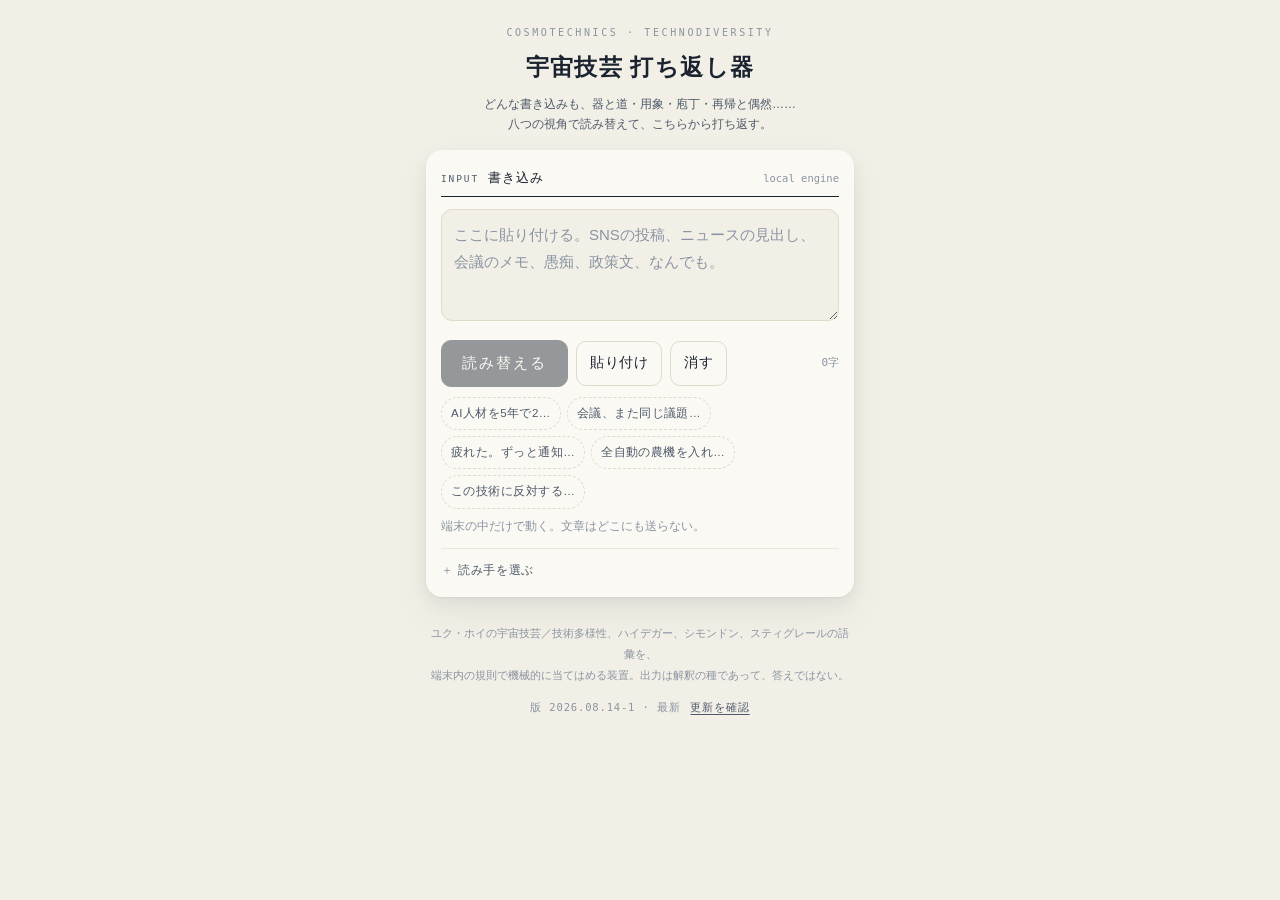
==== commit d9546e79: "アプリ側で版を確認できるようにする どの版が端末に載っているのか、画面から分からなかった。    - 版名を index.html に焼き込み、フッターに常時表示する。   - 配信側に versio" ====
--- a/cosmotechnics/index.html
+++ b/cosmotechnics/index.html
@@ -309,6 +309,17 @@
     font-size:11px; color:var(--ink-faint); line-height:1.9;
   }
   footer a{ color:inherit; }
+  .ver{
+    margin:12px 0 0; font-family:var(--mono); font-size:10.5px;
+    letter-spacing:.08em; color:var(--ink-faint);
+    display:flex; gap:10px; justify-content:center; align-items:center; flex-wrap:wrap;
+  }
+  .ver.fresh #ver{ color:var(--gold); }
+  .linky{
+    background:none; border:none; padding:0; min-height:0;
+    font-family:var(--mono); font-size:10.5px; letter-spacing:.08em;
+    color:var(--ink-soft); text-decoration:underline; text-underline-offset:3px;
+  }
 
   .hidden{ display:none !important; }
   .sr-only{
@@ -443,6 +454,10 @@
   <footer>
     ユク・ホイの宇宙技芸／技術多様性、ハイデガー、シモンドン、スティグレールの語彙を、<br>
     端末内の規則で機械的に当てはめる装置。出力は解釈の種であって、答えではない。
+    <p class="ver">
+      <span id="ver">版 —</span>
+      <button id="check" class="linky">更新を確認</button>
+    </p>
   </footer>
 </div>
 
@@ -455,6 +470,9 @@
 /* ══════════════════════════════════════════════════
    0. 小道具
    ══════════════════════════════════════════════════ */
+
+/* この版の名前。version.json と sw.js の VERSION と揃えること。 */
+var VERSION = "2026.08.14-1";
 
 function $(id){ return document.getElementById(id); }
 
@@ -1721,10 +1739,48 @@
   }
 })();
 
+/* ── 版と更新の確認 ───────────────────────
+   配信側の version.json と、この版に焼き込んだ VERSION を突き合わせる。
+   ナビゲーションは network-first なので、開き直せば新しい版に入れ替わる。 */
+var updateReady = false;
+
+function showVersion(note){
+  $("ver").textContent = "版 " + VERSION + (note ? " · " + note : "");
+}
+
+function checkUpdate(manual){
+  if(manual) showVersion("確認中");
+  return fetch("version.json?t=" + Date.now(), { cache:"no-store" })
+    .then(function(r){ if(!r.ok) throw new Error(r.status); return r.json(); })
+    .then(function(v){
+      if(v.version && v.version !== VERSION){
+        updateReady = true;
+        document.querySelector(".ver").classList.add("fresh");
+        $("ver").textContent = "版 " + VERSION + " → 新しい版 " + v.version;
+        $("check").textContent = "開き直して入れ替える";
+        if(manual) toast("新しい版がある。開き直すと入れ替わる。");
+      }else{
+        showVersion("最新");
+        if(manual) toast("これが最新の版");
+      }
+    })
+    .catch(function(){
+      showVersion("確認できない");
+      if(manual) toast("更新を確認できない。オフラインかもしれない。");
+    });
+}
+
+$("check").addEventListener("click", function(){
+  if(updateReady) location.reload();
+  else checkUpdate(true);
+});
+
 loadLLM();
 syncLLMUI();
 updateCount();
 renderHistory();
+showVersion();
+setTimeout(function(){ checkUpdate(false); }, 900);
 
 if("serviceWorker" in navigator){
   window.addEventListener("load", function(){
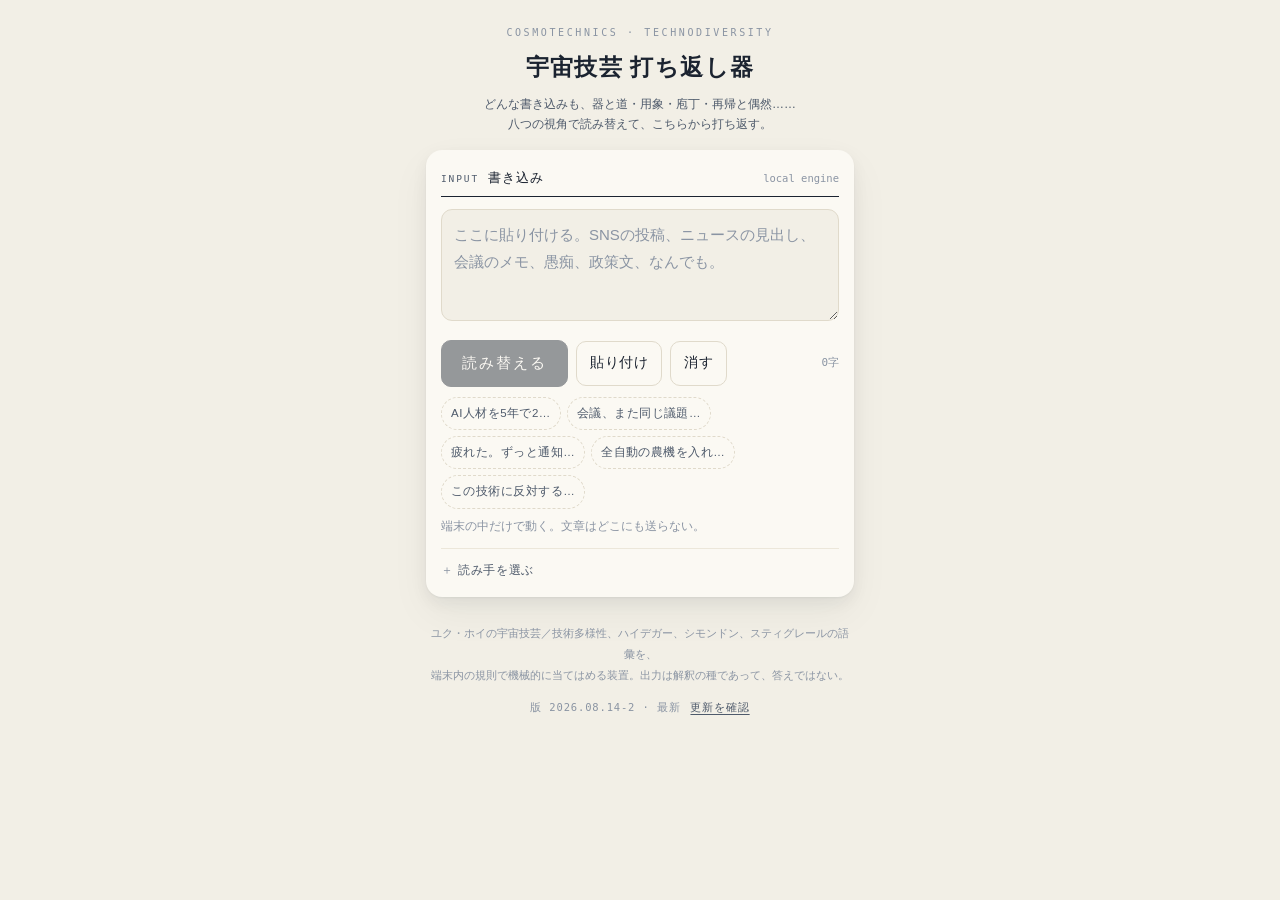
==== commit e68f4fe8: "鍵を入れる手間を減らす スマホで sk-ant-… を打つのが面倒だという指摘。入力の経路を三つにする。    - 貼り付けボタン。前後の空白と改行を落として保存する。   - 打った時点で保存する。" ====
--- a/cosmotechnics/index.html
+++ b/cosmotechnics/index.html
@@ -177,6 +177,19 @@
     background:var(--bg); color:var(--ink);
     border:1px solid var(--rule); border-radius:9px;
   }
+  .keyrow{ display:flex; gap:8px; }
+  .keyrow input{ flex:1 1 auto; min-width:0; }
+  .keyrow button{ flex:0 0 auto; padding:9px 12px; font-size:12.5px; }
+  .keystate{
+    margin:6px 0 0; font-family:var(--mono); font-size:10.5px;
+    letter-spacing:.06em; color:var(--ink-faint);
+  }
+  .keystate.ok{ color:var(--gold); }
+  .settings code{
+    font-family:var(--mono); font-size:10.5px;
+    background:var(--tile); padding:1px 4px; border-radius:4px;
+    word-break:break-all;
+  }
   .warn{
     margin:12px 0 0; padding:10px 11px; border-radius:9px;
     background:var(--tile); border-left:2px solid var(--cinnabar);
@@ -376,7 +389,11 @@
 
       <div id="llmFields" class="hidden">
         <label class="fld" for="apikey">APIキー</label>
-        <input type="password" id="apikey" placeholder="sk-ant-..." autocomplete="off" spellcheck="false">
+        <div class="keyrow">
+          <input type="password" id="apikey" placeholder="sk-ant-..." autocomplete="off" spellcheck="false">
+          <button id="pasteKey">貼り付け</button>
+        </div>
+        <p class="keystate" id="keystate">まだ入っていない</p>
 
         <label class="fld" for="model">モデル</label>
         <select id="model">
@@ -386,9 +403,15 @@
         </select>
 
         <div class="row">
-          <button id="saveKey">この端末に保存</button>
           <button id="forgetKey" class="ghost">鍵を消す</button>
         </div>
+
+        <p class="hint">
+          打ち込むのが面倒なら、パソコンで
+          <code>…/cosmotechnics/#key=sk-ant-…</code>
+          という形のリンクを作って自分宛てに送り、この端末で一度開く。
+          鍵を取り込んだ時点でリンクの残りは消える（送った側の履歴は自分で消すこと）。
+        </p>
 
         <p class="warn">
           <b>鍵はこの端末の localStorage に平文で置かれる。</b>
@@ -472,7 +495,7 @@
    ══════════════════════════════════════════════════ */
 
 /* この版の名前。version.json と sw.js の VERSION と揃えること。 */
-var VERSION = "2026.08.14-1";
+var VERSION = "2026.08.14-2";
 
 function $(id){ return document.getElementById(id); }
 
@@ -1649,12 +1672,40 @@
   var radios = document.getElementsByName("engine");
   for(var i=0;i<radios.length;i++) radios[i].checked = (radios[i].value === (LLM.on ? "claude" : "local"));
   $("llmFields").classList.toggle("hidden", !LLM.on);
-  $("apikey").value = LLM.key;
+  if($("apikey").value !== LLM.key) $("apikey").value = LLM.key;
   $("model").value = LLM.model;
   $("mode").textContent = llmReady() ? LLM.model : "local engine";
   $("privacy").textContent = llmReady()
     ? "枠は端末内で測り、本文は Claude が書く。文章は Anthropic に送られる。"
     : "端末の中だけで動く。文章はどこにも送らない。";
+
+  /* 入れ直す手間を省くため、打った時点でこの端末に残す。
+     入っているかどうかは末尾4字だけ見せて確かめられるようにする。 */
+  var st = $("keystate");
+  if(LLM.key.length > 10){
+    st.className = "keystate ok";
+    st.textContent = "この端末に保存済み ····" + LLM.key.slice(-4);
+  }else if(LLM.key){
+    st.className = "keystate";
+    st.textContent = "短すぎる。鍵が切れていないか。";
+  }else{
+    st.className = "keystate";
+    st.textContent = "まだ入っていない";
+  }
+}
+
+/* リンクから取り込む。#key= はサーバへ送られないが、
+   リンク自体は秘密なので、取り込んだ時点でURLから消す。 */
+function importKeyFromLink(){
+  var m = /[#&?]key=([^&]+)/.exec(location.hash) || /[?&]key=([^&]+)/.exec(location.search);
+  if(!m) return false;
+  var k = "";
+  try{ k = decodeURIComponent(m[1]).trim(); }catch(e){ k = m[1].trim(); }
+  if(k.length < 10) return false;
+  LLM.key = k; LLM.on = true; saveLLM();
+  if(history.replaceState) history.replaceState(null, "", location.pathname);
+  else location.hash = "";
+  return true;
 }
 
 Array.prototype.forEach.call(document.getElementsByName("engine"), function(r){
@@ -1664,12 +1715,24 @@
     if(LLM.on && !LLM.key) $("apikey").focus();
   });
 });
-$("apikey").addEventListener("input", function(){ LLM.key = $("apikey").value.trim(); syncLLMUI(); });
+$("apikey").addEventListener("input", function(){
+  LLM.key = $("apikey").value.trim();
+  saveLLM();                       /* 打った時点で残す。保存ボタンは要らない。 */
+  syncLLMUI();
+});
 $("model").addEventListener("change", function(){ LLM.model = $("model").value; saveLLM(); syncLLMUI(); });
-$("saveKey").addEventListener("click", function(){
-  LLM.key = $("apikey").value.trim();
-  saveLLM(); syncLLMUI();
-  toast(LLM.key ? "この端末に保存した" : "鍵が空のまま");
+$("pasteKey").addEventListener("click", function(){
+  if(navigator.clipboard && navigator.clipboard.readText){
+    navigator.clipboard.readText().then(function(t){
+      t = (t || "").trim();
+      if(!t){ toast("クリップボードが空"); return; }
+      LLM.key = t; saveLLM(); syncLLMUI();
+      toast("貼り付けて保存した");
+    }, function(){ toast("貼り付けを許可してほしい"); });
+  }else{
+    toast("入力欄を長押しして貼り付けてほしい");
+    $("apikey").focus();
+  }
 });
 $("forgetKey").addEventListener("click", function(){
   LLM.key = ""; LLM.on = false;
@@ -1776,7 +1839,12 @@
 });
 
 loadLLM();
+var imported = importKeyFromLink();
 syncLLMUI();
+if(imported){
+  $("settings").open = true;
+  setTimeout(function(){ toast("リンクから鍵を取り込んだ。送ったリンクは消しておくこと。"); }, 400);
+}
 updateCount();
 renderHistory();
 showVersion();
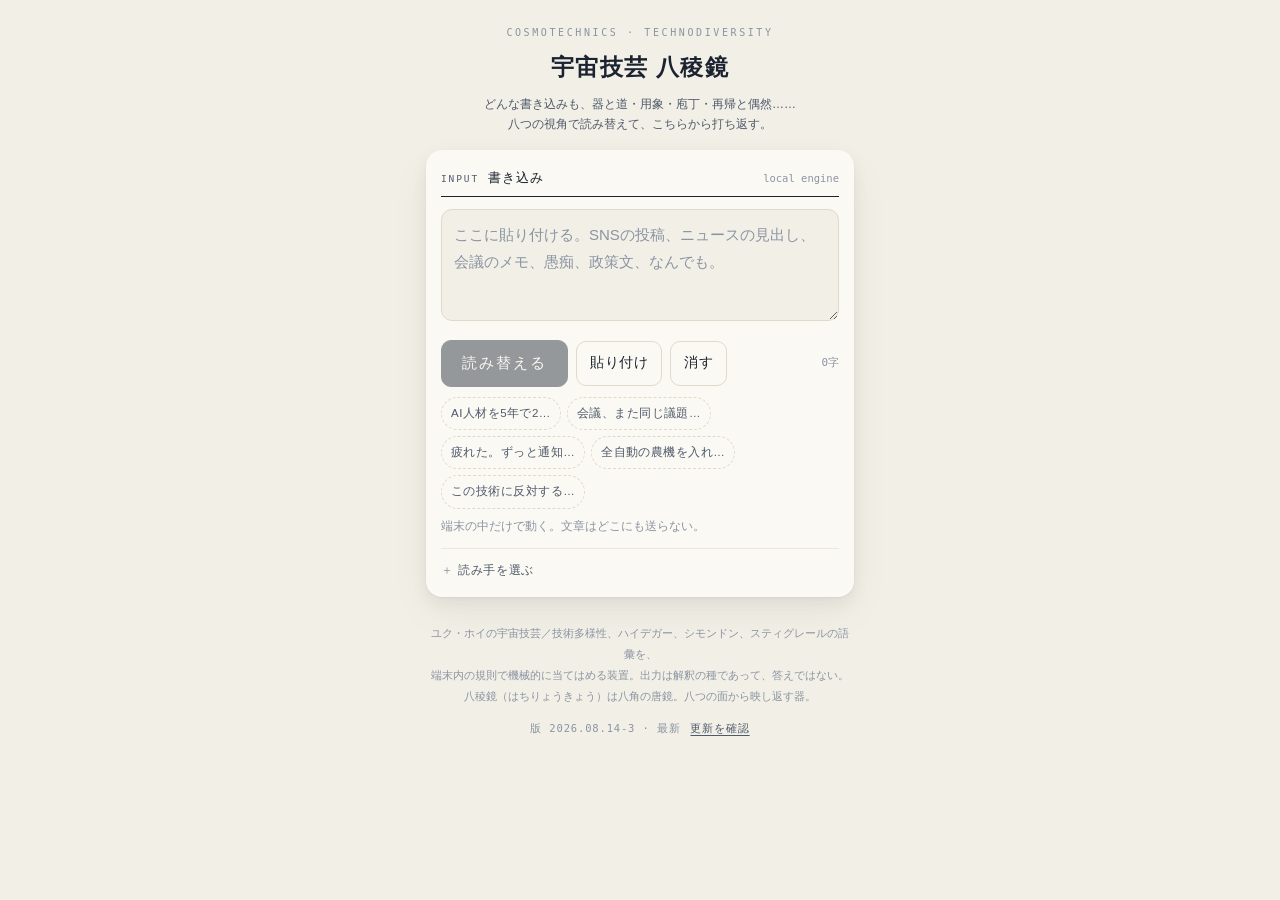
==== commit e3ea3997: "名を「打ち返し器」から「八稜鏡」へ 八稜鏡は八角の唐鏡。八つの面から映し返す器で、八つの視角という 中身にも、器と道という主題にも重なる。「器」で終わる名の座りの 悪さも消える。    - title" ====
--- a/cosmotechnics/index.html
+++ b/cosmotechnics/index.html
@@ -11,7 +11,7 @@
 <meta name="apple-mobile-web-app-status-bar-style" content="black-translucent">
 <meta name="apple-mobile-web-app-title" content="宇宙技芸">
 <meta name="description" content="どんな書き込みも、宇宙技芸（コスモテクニクス）の八つの視角で読み替え、多角的に打ち返すウィジェット。">
-<title>宇宙技芸 打ち返し器</title>
+<title>宇宙技芸 八稜鏡</title>
 <link rel="manifest" href="manifest.webmanifest">
 <link rel="icon" href="icon-192.png" sizes="192x192" type="image/png">
 <link rel="apple-touch-icon" href="apple-touch-icon.png">
@@ -359,7 +359,7 @@
 
   <header class="masthead">
     <p class="en">Cosmotechnics · Technodiversity</p>
-    <h1>宇宙技芸 打ち返し器</h1>
+    <h1>宇宙技芸 八稜鏡</h1>
     <p>どんな書き込みも、器と道・用象・庖丁・再帰と偶然……<br>八つの視角で読み替えて、こちらから打ち返す。</p>
   </header>
 
@@ -476,7 +476,8 @@
 
   <footer>
     ユク・ホイの宇宙技芸／技術多様性、ハイデガー、シモンドン、スティグレールの語彙を、<br>
-    端末内の規則で機械的に当てはめる装置。出力は解釈の種であって、答えではない。
+    端末内の規則で機械的に当てはめる装置。出力は解釈の種であって、答えではない。<br>
+    八稜鏡（はちりょうきょう）は八角の唐鏡。八つの面から映し返す器。
     <p class="ver">
       <span id="ver">版 —</span>
       <button id="check" class="linky">更新を確認</button>
@@ -495,7 +496,7 @@
    ══════════════════════════════════════════════════ */
 
 /* この版の名前。version.json と sw.js の VERSION と揃えること。 */
-var VERSION = "2026.08.14-2";
+var VERSION = "2026.08.14-3";
 
 function $(id){ return document.getElementById(id); }
 
@@ -1291,7 +1292,7 @@
 
 function asText(src, res){
   var out = [];
-  out.push("── 宇宙技芸 打ち返し器 ──");
+  out.push("── 宇宙技芸 八稜鏡 ──");
   out.push(res.by === "claude" ? "読み手：" + LLM.model : "読み手：端末内エンジン");
   out.push("");
   out.push("【原文】" + src.replace(/\s+/g, " ").slice(0, 120));
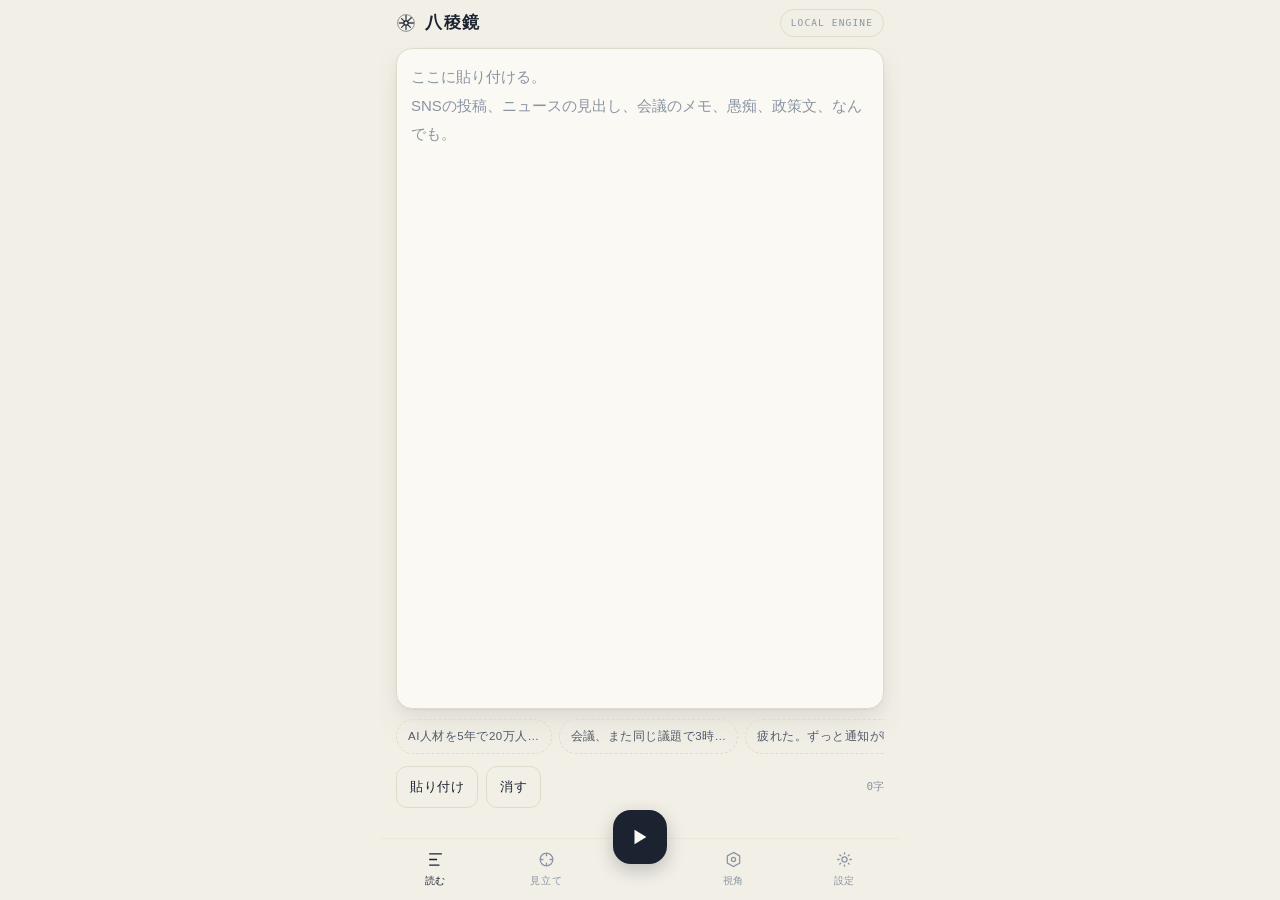
==== commit f5045a63: "画面を作り直す — 横に送る窓、下の帯、星図 縦に長い一枚をスクロールする作りをやめ、一画面に一つの窓を置いて 横スワイプで送る形にした。要素と機能は落としていない。  窓の並び   読む → 見立て" ====
--- a/cosmotechnics/index.html
+++ b/cosmotechnics/index.html
@@ -2,7 +2,7 @@
 <html lang="ja">
 <head>
 <meta charset="utf-8">
-<meta name="viewport" content="width=device-width, initial-scale=1, viewport-fit=cover">
+<meta name="viewport" content="width=device-width, initial-scale=1, viewport-fit=cover, maximum-scale=1">
 <meta name="robots" content="noindex">
 <meta name="theme-color" content="#f2efe6" media="(prefers-color-scheme: light)">
 <meta name="theme-color" content="#101725" media="(prefers-color-scheme: dark)">
@@ -26,8 +26,8 @@
     --ink-faint: #8a94a3;
     --rule:      #e0dacb;
     --rule-hair: #ece7da;
-    --indigo:    #2d5c86;   /* 多様・道家の側 */
-    --cinnabar:  #a4581f;   /* 単一・悲劇の側 */
+    --indigo:    #2d5c86;
+    --cinnabar:  #a4581f;
     --gold:      #9a7318;
     --neutral:   #9aa0a8;
     --shadow:
@@ -38,6 +38,9 @@
     --mincho:"Hiragino Mincho ProN","HiraMinProN-W3","Yu Mincho","YuMincho","Noto Serif JP",serif;
     --gothic:"Hiragino Kaku Gothic ProN","Hiragino Sans","Yu Gothic","YuGothic","Noto Sans JP","Helvetica Neue",Arial,sans-serif;
     --mono:ui-monospace,"SFMono-Regular","SF Mono",Menlo,Consolas,"Noto Sans Mono",monospace;
+
+    --bar: 46px;                 /* 上の帯 */
+    --tabs: 62px;                /* 下の帯 */
   }
   @media (prefers-color-scheme: dark){
     :root:not([data-theme="light"]){
@@ -62,329 +65,363 @@
   }
 
   *{ box-sizing:border-box; }
-  html,body{ margin:0; padding:0; }
+  html,body{ margin:0; padding:0; height:100%; overflow:hidden; }
   html{ -webkit-text-size-adjust:100%; }
   body{
-    background:var(--bg);
-    color:var(--ink);
-    font-family:var(--gothic);
-    font-size:15px;
-    line-height:1.85;
+    background:var(--bg); color:var(--ink);
+    font-family:var(--gothic); font-size:15px; line-height:1.85;
     font-feature-settings:"palt" 1;
-    -webkit-font-smoothing:antialiased;
-    -webkit-tap-highlight-color:transparent;
-  }
-  .app{
-    max-width:460px;
-    margin:0 auto;
-    padding:calc(env(safe-area-inset-top) + 18px) 16px calc(env(safe-area-inset-bottom) + 40px);
-  }
-
-  /* ── 見出し ───────────────────────────── */
-  .masthead{ text-align:center; padding:6px 0 2px; }
-  .masthead .en{
-    font-family:var(--mono);
-    font-size:10px; letter-spacing:.26em; text-transform:uppercase;
-    color:var(--ink-faint);
-  }
-  .masthead h1{
-    font-family:var(--mincho);
-    font-size:23px; font-weight:600; letter-spacing:.06em;
-    margin:6px 0 4px;
-  }
-  .masthead p{
-    margin:0; font-size:12px; color:var(--ink-soft); line-height:1.7;
-  }
+    -webkit-font-smoothing:antialiased; -webkit-tap-highlight-color:transparent;
+    overscroll-behavior:none;
+  }
+
+  .shell{
+    position:fixed; inset:0;
+    display:flex; flex-direction:column;
+    max-width:520px; margin:0 auto;
+    padding-top:env(safe-area-inset-top);
+    padding-bottom:env(safe-area-inset-bottom);
+  }
+
+  /* ── 上の帯：名前と読み手だけ ───────────── */
+  .bar{
+    flex:0 0 var(--bar);
+    display:flex; align-items:center; gap:9px;
+    padding:0 16px;
+  }
+  .bar .mark{ flex:0 0 auto; display:block; }
+  .bar h1{
+    font-family:var(--mincho); font-size:17px; font-weight:600;
+    letter-spacing:.1em; margin:0;
+  }
+  .bar .by{
+    margin-left:auto; max-width:46%;
+    font-family:var(--mono); font-size:9.5px; letter-spacing:.12em;
+    text-transform:uppercase; padding:4px 10px; border-radius:999px;
+    border:1px solid var(--rule); background:transparent; color:var(--ink-faint);
+    white-space:nowrap; overflow:hidden; text-overflow:ellipsis; min-height:0;
+  }
+  .bar .by.claude{ border-color:var(--gold); color:var(--gold); }
+  .bar .by.working::after{ content:" ·"; animation:blink 1s steps(3) infinite; }
+  @keyframes blink{ 50%{ opacity:.25; } }
+
+  /* ── 窓：横に並べてスワイプで送る ───────── */
+  .strip{
+    flex:1 1 auto; min-height:0;
+    display:flex; overflow-x:auto; overflow-y:hidden;
+    scroll-snap-type:x mandatory;
+    scrollbar-width:none; -ms-overflow-style:none;
+    overscroll-behavior-x:contain;
+  }
+  .strip::-webkit-scrollbar{ display:none; }
+  .pane{
+    flex:0 0 100%; width:100%; height:100%;
+    scroll-snap-align:center; scroll-snap-stop:always;
+    display:flex; flex-direction:column; gap:10px;
+    padding:2px 16px 30px;
+    overflow-y:auto; scrollbar-width:none;
+  }
+  .pane::-webkit-scrollbar{ display:none; }
 
   .card{
-    background:var(--card);
-    border-radius:16px;
+    background:var(--card); border-radius:16px;
+    box-shadow:var(--shadow); padding:14px 14px;
+  }
+  .pane .grow{ flex:1 1 auto; min-height:0; }
+
+  /* 小見出し（英字＋和文） */
+  .cap{
+    display:flex; align-items:baseline; gap:.6em; flex:0 0 auto;
+  }
+  .cap .en{
+    font-family:var(--mono); font-size:9px; letter-spacing:.2em;
+    text-transform:uppercase; color:var(--ink-faint);
+  }
+  .cap .ja{ font-family:var(--mincho); font-size:12.5px; letter-spacing:.08em; }
+  .cap .tail{ margin-left:auto; font-family:var(--mono); font-size:10px; color:var(--ink-faint); }
+
+  /* ── 読む ─────────────────────────────── */
+  textarea{
+    width:100%; height:100%; resize:none;
+    background:var(--card); color:var(--ink);
+    border:1px solid var(--rule); border-radius:16px;
+    padding:14px; font:inherit; line-height:1.9;
     box-shadow:var(--shadow);
-    padding:16px 15px;
-    margin-top:14px;
-  }
-
-  .band{
-    display:flex; align-items:baseline; gap:.6em;
-    margin:0 0 12px; padding-bottom:6px;
-    border-bottom:1.5px solid var(--ink);
-  }
-  .band .en{
-    font-family:var(--mono); font-size:9.5px;
-    letter-spacing:.2em; text-transform:uppercase; color:var(--ink-soft);
-  }
-  .band .ja{ font-family:var(--mincho); font-size:13px; letter-spacing:.08em; }
-  .band .tail{ margin-left:auto; font-size:10.5px; color:var(--ink-faint); font-family:var(--mono); }
-
-  /* ── 入力 ─────────────────────────────── */
-  textarea{
-    width:100%; min-height:112px; resize:vertical;
-    background:var(--bg); color:var(--ink);
-    border:1px solid var(--rule); border-radius:11px;
-    padding:11px 12px; font:inherit; line-height:1.8;
   }
   textarea:focus{ outline:2px solid var(--indigo); outline-offset:1px; }
   textarea::placeholder{ color:var(--ink-faint); }
 
-  .row{ display:flex; gap:8px; margin-top:10px; align-items:center; flex-wrap:wrap; }
-  .count{ margin-left:auto; font-family:var(--mono); font-size:11px; color:var(--ink-faint); }
+  .rail{
+    flex:0 0 auto; display:flex; gap:7px;
+    overflow-x:auto; scrollbar-width:none; padding-bottom:2px;
+  }
+  .rail::-webkit-scrollbar{ display:none; }
+  .rail button{
+    flex:0 0 auto; max-width:62vw;
+    font-size:11.5px; padding:6px 11px; border-radius:999px;
+    border:1px solid var(--rule); background:var(--card); color:var(--ink-soft);
+    min-height:0; white-space:nowrap; overflow:hidden; text-overflow:ellipsis;
+  }
+  .rail button.seed{ border-style:dashed; background:transparent; }
+
+  .row{ flex:0 0 auto; display:flex; gap:8px; align-items:center; }
+  .row .sp{ margin-left:auto; }
+  .count{ font-family:var(--mono); font-size:11px; color:var(--ink-faint); }
 
   button{
-    font:inherit; cursor:pointer; border-radius:10px;
-    border:1px solid var(--rule); background:var(--tile); color:var(--ink);
-    padding:9px 13px; font-size:13.5px; letter-spacing:.04em;
-    min-height:40px;
+    font:inherit; cursor:pointer; border-radius:11px;
+    border:1px solid var(--rule); background:var(--card); color:var(--ink);
+    padding:8px 13px; font-size:13px; letter-spacing:.04em; min-height:38px;
   }
   button:active{ transform:translateY(1px); }
-  button.primary{
-    background:var(--ink); color:var(--card); border-color:var(--ink);
-    font-family:var(--mincho); letter-spacing:.14em; padding:9px 20px; font-size:14.5px;
-  }
-  button.ghost{ background:transparent; }
   button:disabled{ opacity:.45; cursor:default; }
-
-  .chips{ display:flex; gap:6px; flex-wrap:wrap; margin-top:10px; }
-  .chip{
-    font-size:11.5px; padding:5px 9px; border-radius:999px;
-    border:1px dashed var(--rule); background:transparent; color:var(--ink-soft);
-    min-height:0;
-  }
-  .hint{ font-size:11.5px; color:var(--ink-faint); margin:8px 0 0; line-height:1.7; }
-
-  /* ── 読み手の設定 ─────────────────────── */
-  .settings{ margin-top:12px; border-top:1px solid var(--rule-hair); padding-top:10px; }
-  .settings summary{
-    cursor:pointer; font-size:12px; color:var(--ink-soft);
-    letter-spacing:.06em; list-style:none;
-  }
-  .settings summary::-webkit-details-marker{ display:none; }
-  .settings summary::before{ content:"＋ "; color:var(--ink-faint); }
-  .settings[open] summary::before{ content:"− "; }
-  .settings .opt{ margin-top:10px; }
-  .settings .opt label{
-    display:block; margin-top:8px; font-size:12.5px; line-height:1.7;
-    padding:9px 10px; border:1px solid var(--rule); border-radius:10px;
-  }
-  .settings .opt b{ font-weight:600; margin-left:4px; }
-  .settings .opt span{ display:block; color:var(--ink-faint); font-size:11.5px; margin-left:22px; }
-  .settings .fld{
-    display:block; margin:12px 0 4px; font-size:11px;
-    letter-spacing:.14em; color:var(--ink-faint); text-transform:uppercase;
-    font-family:var(--mono);
-  }
-  .settings input[type="password"], .settings select{
-    width:100%; padding:9px 10px; font:inherit; font-size:13px;
-    background:var(--bg); color:var(--ink);
-    border:1px solid var(--rule); border-radius:9px;
-  }
-  .keyrow{ display:flex; gap:8px; }
-  .keyrow input{ flex:1 1 auto; min-width:0; }
-  .keyrow button{ flex:0 0 auto; padding:9px 12px; font-size:12.5px; }
-  .keystate{
-    margin:6px 0 0; font-family:var(--mono); font-size:10.5px;
-    letter-spacing:.06em; color:var(--ink-faint);
-  }
-  .keystate.ok{ color:var(--gold); }
-  .settings code{
-    font-family:var(--mono); font-size:10.5px;
-    background:var(--tile); padding:1px 4px; border-radius:4px;
-    word-break:break-all;
-  }
-  .warn{
-    margin:12px 0 0; padding:10px 11px; border-radius:9px;
-    background:var(--tile); border-left:2px solid var(--cinnabar);
-    font-size:11.5px; line-height:1.8; color:var(--ink-soft);
-  }
-  .warn b, .warn strong{ color:var(--ink); font-weight:600; }
-
-  /* 読み手の札（見立てカードの上） */
-  .by{
-    display:inline-block; margin-bottom:9px;
-    font-family:var(--mono); font-size:9.5px; letter-spacing:.16em;
-    text-transform:uppercase; padding:3px 8px; border-radius:999px;
-    border:1px solid var(--rule); color:var(--ink-faint);
-  }
-  .by.claude{ border-color:var(--gold); color:var(--gold); }
-  .by.working::after{ content:" ·"; animation:blink 1s steps(3) infinite; }
-  @keyframes blink{ 50%{ opacity:.25; } }
-
-  /* ── 見立て札 ─────────────────────────── */
-  .verdict{ text-align:center; padding:18px 15px 16px; }
+  .ghost{ background:transparent; }
+
+  /* ── 見立て ───────────────────────────── */
+  .verdict{ text-align:center; }
   .verdict .quad{
-    font-family:var(--mono); font-size:10px; letter-spacing:.22em;
-    color:var(--ink-faint); text-transform:uppercase;
+    font-family:var(--mono); font-size:9px; letter-spacing:.2em;
+    color:var(--ink-faint); text-transform:uppercase; margin:0;
   }
   .verdict h2{
     font-family:var(--mincho); font-size:19px; font-weight:600;
-    margin:7px 0 8px; letter-spacing:.05em; line-height:1.6;
-  }
-  .verdict .sub{ font-size:12.5px; color:var(--ink-soft); margin:0; }
-  .aphorism{
-    margin:14px 0 0; padding:11px 12px;
-    border-left:2px solid var(--gold); background:var(--tile);
-    border-radius:0 8px 8px 0;
-    font-family:var(--mincho); font-size:13.5px; line-height:1.85; text-align:left;
-  }
-
-  /* ── 座標（発散メーター） ───────────────── */
-  .axis{ margin:14px 0 0; }
-  .axis:first-of-type{ margin-top:4px; }
+    margin:6px 0 6px; letter-spacing:.04em; line-height:1.55;
+  }
+  .verdict .sub{ font-size:12.5px; color:var(--ink-soft); margin:0; line-height:1.8; }
+
+  .star{ position:relative; flex:1 1 auto; min-height:0; display:flex; align-items:center; justify-content:center; }
+  .star svg{ width:100%; height:100%; max-height:250px; }
+  .star .hub-n{ font-family:var(--mincho); font-size:13px; fill:var(--ink); }
+  .star .hub-v{ font-family:var(--mono); font-size:10px; fill:var(--ink-faint); }
+  .star .tip{ font-family:var(--mono); font-size:7.5px; fill:var(--ink-faint); }
+  .star .spoke{ stroke:var(--indigo); stroke-width:6; stroke-linecap:round; }
+  .star .track{ stroke:var(--rule); stroke-width:6; stroke-linecap:round; opacity:.55; }
+  .star .spoke.top{ stroke:var(--gold); }
+  .star .ring{ fill:none; stroke:var(--rule); stroke-width:1; }
+  .star .hit{ fill:transparent; cursor:pointer; }
+
+  .axis{ flex:0 0 auto; }
   .axis .lbl{
     display:flex; justify-content:space-between;
-    font-size:11px; color:var(--ink-soft); margin-bottom:5px;
+    font-size:10.5px; color:var(--ink-soft); margin-bottom:4px;
   }
   .axis .lbl .l{ color:var(--indigo); }
   .axis .lbl .r{ color:var(--cinnabar); }
   .axis .track{
-    position:relative; height:14px; border-radius:4px;
+    position:relative; height:10px; border-radius:3px;
     background:var(--tile); overflow:hidden;
   }
-  .axis .mid{
-    position:absolute; left:50%; top:0; bottom:0; width:1px;
-    background:var(--neutral); opacity:.7;
-  }
-  .axis .fill{
-    position:absolute; top:2px; bottom:2px; border-radius:3px;
-  }
-  .axis .read{
-    font-family:var(--mono); font-size:10.5px; color:var(--ink-faint);
-    margin-top:4px; text-align:center;
-  }
-
-  /* ── 鍵語 ─────────────────────────────── */
-  .terms{ display:flex; gap:6px; flex-wrap:wrap; }
+  .axis .mid{ position:absolute; left:50%; top:0; bottom:0; width:1px; background:var(--neutral); opacity:.7; }
+  .axis .fill{ position:absolute; top:2px; bottom:2px; border-radius:2px; }
+
+  .terms{ flex:0 0 auto; display:flex; gap:6px; overflow-x:auto; scrollbar-width:none; }
+  .terms::-webkit-scrollbar{ display:none; }
   .term{
-    font-size:12px; padding:4px 9px; border-radius:5px;
-    background:var(--tile); color:var(--ink-soft);
-    font-family:var(--mono);
-  }
-
-  /* ── 視角カード ───────────────────────── */
+    flex:0 0 auto; font-size:11.5px; padding:4px 9px; border-radius:6px;
+    background:var(--tile); color:var(--ink-soft); font-family:var(--mono);
+  }
+
+  /* ── 視角 ─────────────────────────────── */
   .lens{
-    background:var(--card); border-radius:16px; box-shadow:var(--shadow);
-    padding:15px 15px 14px; margin-top:12px;
-  }
-  /* 番外は八つと同じ形にしない。外から来た一枚だと分かるようにする。 */
-  .lens.rare{
-    background:transparent;
-    border:1px dashed var(--gold);
-    box-shadow:none;
-  }
-  .lens.rare .no{ color:var(--gold); letter-spacing:.06em; }
+    display:flex; flex-direction:column; gap:8px;
+    background:var(--card); border-radius:18px; box-shadow:var(--shadow);
+    padding:15px 14px; max-height:100%;
+  }
+  .lens .top{ flex:0 0 auto; display:flex; align-items:baseline; gap:9px; }
+  .lens .no{ font-family:var(--mono); font-size:10px; color:var(--ink-faint); letter-spacing:.1em; }
+  .lens .name{ font-family:var(--mincho); font-size:16px; letter-spacing:.04em; }
+  .lens .en{ font-family:var(--mono); font-size:8.5px; letter-spacing:.12em; color:var(--ink-faint); text-transform:uppercase; }
+  .lens .reso{ margin-left:auto; text-align:right; flex:0 0 76px; }
+  .lens .reso .v{ font-family:var(--mono); font-size:10.5px; color:var(--ink-soft); }
+  .meter{ height:4px; border-radius:2px; background:var(--tile); overflow:hidden; margin-top:3px; }
+  .meter i{ display:block; height:100%; border-radius:2px; background:var(--indigo); }
+  .lens .head{ flex:0 0 auto; font-family:var(--mincho); font-size:15.5px; line-height:1.8; margin:2px 0 0; }
+  .lens .body{ flex:0 1 auto; min-height:0; overflow-y:auto; scrollbar-width:none; font-size:13px; color:var(--ink-soft); margin:0; line-height:1.9; }
+  .lens .body::-webkit-scrollbar{ display:none; }
+  .lens .back{
+    flex:0 0 auto; padding:10px 11px; border-radius:11px;
+    background:var(--tile); font-size:12.5px; line-height:1.8;
+  }
+  .lens .back b{
+    display:block; font-family:var(--mono); font-size:8.5px; letter-spacing:.18em;
+    color:var(--ink-faint); text-transform:uppercase; margin-bottom:2px; font-weight:400;
+  }
+  .lens.rare{ border:1px dashed var(--gold); box-shadow:none; background:transparent; }
+  .lens.rare .no{ color:var(--gold); }
   .lens.rare .meter i{ background:var(--gold); }
   .lens.rare .back{ background:var(--tile); }
 
-  .lens .top{ display:flex; align-items:baseline; gap:8px; }
-  .lens .no{
-    font-family:var(--mono); font-size:10px; color:var(--ink-faint);
-    letter-spacing:.12em; padding-top:2px;
-  }
-  .lens .name{ font-family:var(--mincho); font-size:16px; letter-spacing:.05em; }
-  .lens .en{
-    font-family:var(--mono); font-size:9.5px; letter-spacing:.14em;
-    color:var(--ink-faint); text-transform:uppercase;
-  }
-  .lens .reso{ margin-left:auto; text-align:right; flex:0 0 84px; }
-  .lens .reso .v{ font-family:var(--mono); font-size:11px; color:var(--ink-soft); }
-  .meter{ height:5px; border-radius:3px; background:var(--tile); overflow:hidden; margin-top:3px; }
-  .meter i{ display:block; height:100%; border-radius:3px; background:var(--indigo); }
-
-  .lens .head{
-    font-family:var(--mincho); font-size:15.5px; line-height:1.8;
-    margin:11px 0 0; letter-spacing:.02em;
-  }
-  .lens .body{ font-size:13.5px; color:var(--ink-soft); margin:8px 0 0; line-height:1.9; }
-  .lens .back{
-    margin:11px 0 0; padding:10px 11px; border-radius:9px;
-    background:var(--tile); font-size:13px; line-height:1.85;
-  }
-  .lens .back b{
-    display:block; font-family:var(--mono); font-size:9.5px; letter-spacing:.18em;
-    color:var(--ink-faint); text-transform:uppercase; margin-bottom:3px; font-weight:400;
-  }
-
-  .counter{ font-size:13.5px; line-height:1.9; color:var(--ink-soft); margin:0; }
+  /* ── 逆から ───────────────────────────── */
+  .counter{ font-size:13px; line-height:1.9; color:var(--ink-soft); margin:0; }
   .counter strong{ color:var(--ink); font-weight:600; }
-
-  /* ── 履歴 ─────────────────────────────── */
-  .hist{ list-style:none; margin:0; padding:0; }
-  .hist li{ border-top:1px solid var(--rule-hair); }
-  .hist li:first-child{ border-top:none; }
-  .hist button{
-    width:100%; text-align:left; background:none; border:none; border-radius:0;
-    padding:9px 2px; font-size:12.5px; color:var(--ink-soft);
-    white-space:nowrap; overflow:hidden; text-overflow:ellipsis;
-  }
-  .hist button:hover{ color:var(--ink); }
-
-  footer{
-    margin-top:26px; text-align:center;
-    font-size:11px; color:var(--ink-faint); line-height:1.9;
-  }
-  footer a{ color:inherit; }
+  .aphorism{
+    flex:0 0 auto; padding:12px 13px;
+    border-left:2px solid var(--gold); background:var(--tile);
+    border-radius:0 10px 10px 0;
+    font-family:var(--mincho); font-size:13.5px; line-height:1.85;
+  }
+
+  /* ── 設定 ─────────────────────────────── */
+  .opt label{
+    display:block; margin-top:7px; font-size:12.5px; line-height:1.65;
+    padding:8px 10px; border:1px solid var(--rule); border-radius:11px;
+  }
+  .opt b{ font-weight:600; margin-left:4px; }
+  .opt span{ display:block; color:var(--ink-faint); font-size:11px; margin-left:21px; }
+  .fld{
+    display:block; margin:11px 0 4px; font-size:10px;
+    letter-spacing:.14em; color:var(--ink-faint); text-transform:uppercase; font-family:var(--mono);
+  }
+  input[type="password"], select{
+    width:100%; padding:9px 10px; font:inherit; font-size:13px;
+    background:var(--bg); color:var(--ink);
+    border:1px solid var(--rule); border-radius:10px;
+  }
+  .keyrow{ display:flex; gap:8px; }
+  .keyrow input{ flex:1 1 auto; min-width:0; }
+  .keyrow button{ flex:0 0 auto; }
+  .keystate{ margin:6px 0 0; font-family:var(--mono); font-size:10px; letter-spacing:.06em; color:var(--ink-faint); }
+  .keystate.ok{ color:var(--gold); }
+  .warn{
+    margin:10px 0 0; padding:10px 11px; border-radius:10px;
+    background:var(--tile); border-left:2px solid var(--cinnabar);
+    font-size:11px; line-height:1.75; color:var(--ink-soft);
+  }
+  .warn b, .warn strong{ color:var(--ink); font-weight:600; }
+  .hint{ font-size:11px; color:var(--ink-faint); margin:8px 0 0; line-height:1.7; }
+  code{ font-family:var(--mono); font-size:10px; background:var(--tile); padding:1px 4px; border-radius:4px; word-break:break-all; }
   .ver{
-    margin:12px 0 0; font-family:var(--mono); font-size:10.5px;
-    letter-spacing:.08em; color:var(--ink-faint);
-    display:flex; gap:10px; justify-content:center; align-items:center; flex-wrap:wrap;
+    margin:10px 0 0; font-family:var(--mono); font-size:10px;
+    letter-spacing:.06em; color:var(--ink-faint);
+    display:flex; gap:10px; align-items:center; flex-wrap:wrap;
   }
   .ver.fresh #ver{ color:var(--gold); }
   .linky{
     background:none; border:none; padding:0; min-height:0;
-    font-family:var(--mono); font-size:10.5px; letter-spacing:.08em;
+    font-family:var(--mono); font-size:10px; letter-spacing:.06em;
     color:var(--ink-soft); text-decoration:underline; text-underline-offset:3px;
   }
-
-  .hidden{ display:none !important; }
+  .credit{ font-size:10.5px; color:var(--ink-faint); line-height:1.8; margin:10px 0 0; }
+
+  /* ── 下の帯と丸ボタン ───────────────────── */
+  .tabs{
+    flex:0 0 var(--tabs);
+    display:flex; align-items:stretch;
+    border-top:1px solid var(--rule-hair); background:var(--bg);
+  }
+  .tabs button{
+    flex:1 1 0; border:none; background:none; border-radius:0;
+    display:flex; flex-direction:column; align-items:center; justify-content:center; gap:3px;
+    padding:0; min-height:0; color:var(--ink-faint);
+    font-size:9.5px; letter-spacing:.08em;
+  }
+  .tabs button svg{ width:19px; height:19px; stroke:currentColor; fill:none; stroke-width:1.6; }
+  .tabs button.on{ color:var(--ink); }
+  .tabs .slot{ flex:0 0 76px; }
+
+  .fab{
+    position:absolute; left:50%; transform:translateX(-50%);
+    bottom:calc(env(safe-area-inset-bottom) + var(--tabs) - 26px);
+    width:54px; height:54px; border-radius:18px; padding:0;
+    background:var(--ink); color:var(--card); border:none;
+    box-shadow:0 6px 18px rgba(27,35,48,.24);
+    display:flex; align-items:center; justify-content:center;
+  }
+  .fab svg{ width:22px; height:22px; stroke:currentColor; fill:none; stroke-width:1.8; }
+  .fab:disabled{ opacity:.5; }
+
+  .toast{
+    position:fixed; left:50%; bottom:calc(env(safe-area-inset-bottom) + var(--tabs) + 22px);
+    transform:translateX(-50%) translateY(8px);
+    background:var(--ink); color:var(--card);
+    padding:9px 16px; border-radius:999px; font-size:12.5px;
+    max-width:82vw; text-align:center;
+    opacity:0; pointer-events:none; transition:opacity .18s, transform .18s; z-index:9;
+  }
+  .toast.on{ opacity:1; transform:translateX(-50%) translateY(0); }
+
+  .empty{
+    flex:1 1 auto; display:flex; align-items:center; justify-content:center;
+    text-align:center; color:var(--ink-faint); font-size:12.5px; line-height:2;
+  }
   .sr-only{
     position:absolute; width:1px; height:1px; margin:-1px; padding:0;
     overflow:hidden; clip:rect(0 0 0 0); white-space:nowrap; border:0;
   }
-  .toast{
-    position:fixed; left:50%; bottom:calc(env(safe-area-inset-bottom) + 22px);
-    transform:translateX(-50%) translateY(8px);
-    background:var(--ink); color:var(--card);
-    padding:9px 16px; border-radius:999px; font-size:12.5px;
-    opacity:0; pointer-events:none; transition:opacity .18s, transform .18s;
-    z-index:9;
-  }
-  .toast.on{ opacity:1; transform:translateX(-50%) translateY(0); }
-
-  @media (prefers-reduced-motion: reduce){
-    *{ transition:none !important; }
-  }
+  .hidden{ display:none !important; }
+  @media (prefers-reduced-motion: reduce){ *{ transition:none !important; animation:none !important; } }
 </style>
 </head>
 <body>
-<div class="app">
-
-  <header class="masthead">
-    <p class="en">Cosmotechnics · Technodiversity</p>
-    <h1>宇宙技芸 八稜鏡</h1>
-    <p>どんな書き込みも、器と道・用象・庖丁・再帰と偶然……<br>八つの視角で読み替えて、こちらから打ち返す。</p>
+<div class="shell">
+
+  <header class="bar">
+    <svg class="mark" width="20" height="20" viewBox="0 0 20 20" aria-hidden="true">
+      <circle cx="10" cy="10" r="8.4" fill="none" stroke="currentColor" stroke-width="1" opacity=".45"/>
+      <g stroke="currentColor" stroke-width="1.3" stroke-linecap="round" opacity=".85">
+        <line x1="10" y1="10" x2="10" y2="2.6"/><line x1="10" y1="10" x2="15.2" y2="4.8"/>
+        <line x1="10" y1="10" x2="17.4" y2="10"/><line x1="10" y1="10" x2="14.4" y2="14.4"/>
+        <line x1="10" y1="10" x2="10" y2="16.6"/><line x1="10" y1="10" x2="5.6" y2="14.4"/>
+        <line x1="10" y1="10" x2="3.4" y2="10"/><line x1="10" y1="10" x2="5.6" y2="5.6"/>
+      </g>
+      <circle cx="10" cy="10" r="2.1" fill="var(--bg)" stroke="currentColor" stroke-width="1.2"/>
+    </svg>
+    <h1>八稜鏡</h1>
+    <button class="by" id="by">local engine</button>
   </header>
 
-  <!-- 入力 -->
-  <section class="card">
-    <div class="band"><span class="en">Input</span><span class="ja">書き込み</span><span class="tail" id="mode">local engine</span></div>
-    <label class="sr-only" for="src">読み替えたい文章</label>
-    <textarea id="src" placeholder="ここに貼り付ける。SNSの投稿、ニュースの見出し、会議のメモ、愚痴、政策文、なんでも。"></textarea>
-    <div class="row">
-      <button class="primary" id="go">読み替える</button>
-      <button class="ghost" id="paste">貼り付け</button>
-      <button class="ghost" id="clear">消す</button>
-      <span class="count" id="count">0字</span>
-    </div>
-    <div class="chips" id="samples"></div>
-    <p class="hint" id="privacy">端末の中だけで動く。文章はどこにも送らない。</p>
-
-    <details class="settings" id="settings">
-      <summary>読み手を選ぶ</summary>
-
+  <main class="strip" id="strip">
+
+    <!-- 1. 読む -->
+    <section class="pane" data-pane="read">
+      <label class="sr-only" for="src">読み替えたい文章</label>
+      <div class="grow" style="display:flex"><textarea id="src" placeholder="ここに貼り付ける。&#10;SNSの投稿、ニュースの見出し、会議のメモ、愚痴、政策文、なんでも。"></textarea></div>
+      <div class="rail" id="rail"></div>
+      <div class="row">
+        <button class="ghost" id="paste">貼り付け</button>
+        <button class="ghost" id="clear">消す</button>
+        <span class="sp count" id="count">0字</span>
+      </div>
+    </section>
+
+    <!-- 2. 見立て -->
+    <section class="pane" data-pane="view">
+      <div class="verdict">
+        <p class="quad" id="quad"></p>
+        <h2 id="vtitle">まだ読んでいない</h2>
+        <p class="sub" id="vsub">左の窓に文章を入れて、下の丸を押す。</p>
+      </div>
+      <div class="star" id="star"></div>
+      <div class="axis" id="axisA"></div>
+      <div class="axis" id="axisB"></div>
+      <div class="terms" id="terms"></div>
+      <p class="hint" id="axisNote"></p>
+    </section>
+
+    <!-- 3〜11. 視角（描画時に差し込む） -->
+
+    <!-- 12. 逆から -->
+    <section class="pane" data-pane="counter">
+      <div class="cap"><span class="en">Counterblow</span><span class="ja">逆から</span></div>
+      <div class="card grow" style="overflow-y:auto">
+        <p class="counter" id="counter">まだ読んでいない。</p>
+      </div>
+      <p class="aphorism" id="aphorism"></p>
+      <div class="row">
+        <button id="reroll">引き直す</button>
+        <button class="ghost" id="copy">写す</button>
+        <button class="ghost" id="again">別の文で</button>
+      </div>
+    </section>
+
+    <!-- 13. 設定 -->
+    <section class="pane" data-pane="set" id="settings">
+      <div class="cap"><span class="en">Reader</span><span class="ja">読み手</span></div>
       <div class="opt">
         <label><input type="radio" name="engine" value="local" checked>
           <b>端末内エンジン</b><span>規則で機械的に当てはめる。速い。文章は送らない。オフラインでも動く。</span></label>
         <label><input type="radio" name="engine" value="claude">
-          <b>Claude に読ませる</b><span>八つの視角の枠は端末側で測り、本文を Claude が書く。APIキーと通信が要る。</span></label>
+          <b>Claude に読ませる</b><span>枠は端末側で測り、本文を Claude が書く。鍵と通信が要る。</span></label>
       </div>
 
       <div id="llmFields" class="hidden">
@@ -402,87 +439,40 @@
           <option value="claude-haiku-4-5">Claude Haiku 4.5 — 最速・最安</option>
         </select>
 
-        <div class="row">
-          <button id="forgetKey" class="ghost">鍵を消す</button>
-        </div>
+        <div class="row" style="margin-top:10px"><button class="ghost" id="forgetKey">鍵を消す</button></div>
 
         <p class="hint">
-          打ち込むのが面倒なら、パソコンで
-          <code>…/cosmotechnics/#key=sk-ant-…</code>
-          という形のリンクを作って自分宛てに送り、この端末で一度開く。
-          鍵を取り込んだ時点でリンクの残りは消える（送った側の履歴は自分で消すこと）。
+          打ち込むのが面倒なら、パソコンで <code>…/cosmotechnics/#key=sk-ant-…</code>
+          という形のリンクを作って自分宛てに送り、この端末で一度開く。取り込んだ時点でリンクの残りは消える。
         </p>
-
         <p class="warn">
           <b>鍵はこの端末の localStorage に平文で置かれる。</b>
           端末を触れる人は読み出せる。使う鍵は<strong>この用途専用に作り、上限額を設定しておく</strong>こと。
-          入力した文章と、端末側で測った兆候は Anthropic に送られる。オフラインでは端末内エンジンに戻る。
+          入力した文章と、端末側で測った兆候は Anthropic に送られる。
         </p>
       </div>
-    </details>
-  </section>
-
-  <!-- 結果 -->
-  <div id="out" class="hidden">
-
-    <section class="card verdict">
-      <p><span class="by" id="by">local engine</span></p>
-      <p class="quad" id="quad"></p>
-      <h2 id="vtitle"></h2>
-      <p class="sub" id="vsub"></p>
-      <p class="aphorism" id="aphorism"></p>
+
+      <p class="hint" id="privacy">端末の中だけで動く。文章はどこにも送らない。</p>
+      <p class="ver"><span id="ver">版 —</span><button id="check" class="linky">更新を確認</button></p>
+      <p class="credit">
+        ユク・ホイの宇宙技芸／技術多様性、ハイデガー、シモンドン、スティグレールの語彙を、端末内の規則で機械的に当てはめる装置。出力は解釈の種であって、答えではない。
+        八稜鏡（はちりょうきょう）は八角の唐鏡。八つの面から映し返す器。
+      </p>
     </section>
 
-    <section class="card">
-      <div class="band"><span class="en">Coordinates</span><span class="ja">座標</span></div>
-      <div class="axis" id="axisA"></div>
-      <div class="axis" id="axisB"></div>
-      <p class="hint" id="axisNote"></p>
-    </section>
-
-    <section class="card">
-      <div class="band"><span class="en">Key terms</span><span class="ja">鍵語</span></div>
-      <div class="terms" id="terms"></div>
-    </section>
-
-    <div class="band" style="margin:26px 4px 2px">
-      <span class="en">Eight lenses</span><span class="ja">八つの視角</span>
-      <span class="tail">共鳴順</span>
-    </div>
-    <div id="lenses"></div>
-
-    <div class="band" style="margin:26px 4px 2px">
-      <span class="en">Extra lens</span><span class="ja">番外の視角</span>
-      <span class="tail">八つの外から</span>
-    </div>
-    <div id="rare"></div>
-
-    <section class="card">
-      <div class="band"><span class="en">Counterblow</span><span class="ja">逆から</span></div>
-      <p class="counter" id="counter"></p>
-    </section>
-
-    <div class="row" style="margin-top:14px">
-      <button id="reroll">引き直す</button>
-      <button id="copy" class="ghost">写す</button>
-      <button id="again" class="ghost">別の文で</button>
-    </div>
-  </div>
-
-  <section class="card hidden" id="histcard">
-    <div class="band"><span class="en">Recent</span><span class="ja">最近の書き込み</span></div>
-    <ul class="hist" id="hist"></ul>
-  </section>
-
-  <footer>
-    ユク・ホイの宇宙技芸／技術多様性、ハイデガー、シモンドン、スティグレールの語彙を、<br>
-    端末内の規則で機械的に当てはめる装置。出力は解釈の種であって、答えではない。<br>
-    八稜鏡（はちりょうきょう）は八角の唐鏡。八つの面から映し返す器。
-    <p class="ver">
-      <span id="ver">版 —</span>
-      <button id="check" class="linky">更新を確認</button>
-    </p>
-  </footer>
+  </main>
+
+  <nav class="tabs" id="tabs">
+    <button data-go="read"><svg viewBox="0 0 24 24"><path d="M4 5h16M4 12h10M4 19h13"/></svg>読む</button>
+    <button data-go="view"><svg viewBox="0 0 24 24"><circle cx="12" cy="12" r="8"/><path d="M12 4v4M12 16v4M4 12h4M16 12h4"/></svg>見立て</button>
+    <span class="slot"></span>
+    <button data-go="lens"><svg viewBox="0 0 24 24"><path d="M12 3l7.8 4.5v9L12 21l-7.8-4.5v-9z"/><circle cx="12" cy="12" r="2.6"/></svg>視角</button>
+    <button data-go="set"><svg viewBox="0 0 24 24"><circle cx="12" cy="12" r="3.2"/><path d="M12 2.8v3M12 18.2v3M2.8 12h3M18.2 12h3M5.6 5.6l2.1 2.1M16.3 16.3l2.1 2.1M18.4 5.6l-2.1 2.1M7.7 16.3l-2.1 2.1"/></svg>設定</button>
+  </nav>
+
+  <button class="fab" id="go" aria-label="読み替える">
+    <svg id="fabIcon" viewBox="0 0 24 24"><path d="M6 4l13 8-13 8z" fill="currentColor" stroke="none"/></svg>
+  </button>
 </div>
 
 <div class="toast" id="toast" role="status" aria-live="polite"></div>
@@ -490,13 +480,12 @@
 <script>
 (function(){
 "use strict";
-
 /* ══════════════════════════════════════════════════
    0. 小道具
    ══════════════════════════════════════════════════ */
 
 /* この版の名前。version.json と sw.js の VERSION と揃えること。 */
-var VERSION = "2026.08.14-3";
+var VERSION = "2026.08.14-4";
 
 function $(id){ return document.getElementById(id); }
 
@@ -1197,97 +1186,10 @@
   };
 }
 
-/* ══════════════════════════════════════════════════
-   6. 表示
-   ══════════════════════════════════════════════════ */
-
 function esc(s){
   return String(s).replace(/[&<>"]/g, function(c){
     return { "&":"&amp;", "<":"&lt;", ">":"&gt;", '"':"&quot;" }[c];
   });
-}
-
-function renderAxis(el, label, value, leftName, rightName, leftWord, rightWord){
-  var pct = Math.round(Math.abs(value) * 50);
-  var toward = (pct * 2 < 10) ? "ほぼ拮抗" : (value >= 0 ? rightWord : leftWord);
-  var color = value >= 0 ? "var(--cinnabar)" : "var(--indigo)";
-  var style = value >= 0
-    ? "left:50%;width:" + pct + "%;"
-    : "right:50%;width:" + pct + "%;";
-  el.innerHTML =
-    '<div class="lbl"><span class="l">' + esc(leftName) + '</span>' +
-    '<span class="r">' + esc(rightName) + '</span></div>' +
-    '<div class="track" role="img" aria-label="' +
-      esc(label + "：" + toward + (toward === "ほぼ拮抗" ? "" : "へ " + pct * 2)) + '">' +
-      '<div class="mid"></div>' +
-      '<div class="fill" style="' + style + 'background:' + color + '"></div>' +
-    '</div>' +
-    '<div class="read">' + esc(label) + " — " + esc(toward) +
-      (toward === "ほぼ拮抗" ? "" : "へ " + (pct * 2)) + "</div>";
-}
-
-function render(res){
-  var by = $("by");
-  by.className = "by" + (res.by === "claude" ? " claude" : "") + (res.working ? " working" : "");
-  by.textContent = res.by === "claude" ? ("read by " + LLM.model)
-                 : (res.working ? "claude が読んでいる" + (res.tick ? "（" + res.tick + "字）" : "")
-                                : "local engine");
-
-  $("quad").textContent = res.quad.quad;
-  $("vtitle").textContent = res.quad.title;
-  $("vsub").textContent = res.quad.sub;
-  $("aphorism").textContent = "「" + res.aphorism + "」";
-
-  renderAxis($("axisA"), "軸A", res.axisA, "多様化", "単一化", "多様化", "単一化");
-  renderAxis($("axisB"), "軸B", res.axisB, "道家（沿う）", "悲劇（突破）", "道家", "悲劇");
-
-  var note = "軸A＝物差しを一本に畳む力と、複数保とうとする力の差。軸B＝正面から割る構えと、隙間に沿う構えの差。";
-  var flat = [];
-  if(Math.abs(res.axisA) < 0.10) flat.push("軸A");
-  if(Math.abs(res.axisB) < 0.10) flat.push("軸B");
-  note += flat.length === 2
-    ? "どちらの軸も拮抗している。傾きを出すには材料が足りない。"
-    : (flat.length === 1
-        ? flat[0] + "はほぼ拮抗しているので、見立てはもう一方の軸が決めている。"
-        : "中央からの離れ方が、そのまま構えの強さ。");
-  $("axisNote").textContent = note;
-
-  $("terms").innerHTML = res.terms.length
-    ? res.terms.map(function(t){ return '<span class="term">' + esc(t) + "</span>"; }).join("")
-    : '<span class="term">語らしい語が見つからない</span>';
-
-  $("lenses").innerHTML = res.lenses.map(function(L, i){
-    return '<article class="lens">' +
-      '<div class="top">' +
-        '<span class="no">' + ("0" + (i + 1)).slice(-2) + "</span>" +
-        '<div><div class="name">' + esc(L.name) + "</div>" +
-        '<div class="en">' + esc(L.en) + "</div></div>" +
-        '<div class="reso"><div class="v">共鳴 ' + L.score + "</div>" +
-        '<div class="meter"><i style="width:' + L.score + '%"></i></div></div>' +
-      "</div>" +
-      '<p class="head">' + esc(L.head) + "</p>" +
-      '<p class="body">' + esc(L.body) + "</p>" +
-      '<div class="back"><b>打ち返し</b>' + esc(L.back) + "</div>" +
-    "</article>";
-  }).join("");
-
-  var R = res.rare;
-  $("rare").innerHTML =
-    '<article class="lens rare">' +
-      '<div class="top">' +
-        '<span class="no">番外</span>' +
-        '<div><div class="name">' + esc(R.name) + "</div>" +
-        '<div class="en">' + esc(R.en) + "</div></div>" +
-        '<div class="reso"><div class="v">共鳴 ' + R.score + "</div>" +
-        '<div class="meter"><i style="width:' + R.score + '%"></i></div></div>' +
-      "</div>" +
-      '<p class="head">' + esc(R.head) + "</p>" +
-      '<p class="body">' + esc(R.body) + "</p>" +
-      '<div class="back"><b>打ち返し</b>' + esc(R.back) + "</div>" +
-    "</article>";
-
-  $("counter").innerHTML = res.counter;
-  $("out").classList.remove("hidden");
 }
 
 function asText(src, res){
@@ -1318,6 +1220,137 @@
   out.push("");
   out.push("「" + res.aphorism + "」");
   return out.join("\n");
+}
+
+
+/* ══════════════════════════════════════════════════
+   6. 表示
+
+   一画面に一つの窓。窓は横に並び、指で送る。
+   縦に流すのは、はみ出したときの逃げ道としてだけ残す。
+   ══════════════════════════════════════════════════ */
+
+var strip, LENS_PANES = [];
+
+function renderAxis(el, label, value, leftName, rightName, leftWord, rightWord){
+  var pct = Math.round(Math.abs(value) * 50);
+  var toward = (pct * 2 < 10) ? "ほぼ拮抗" : (value >= 0 ? rightWord : leftWord);
+  var color = value >= 0 ? "var(--cinnabar)" : "var(--indigo)";
+  var style = value >= 0 ? "left:50%;width:" + pct + "%;" : "right:50%;width:" + pct + "%;";
+  el.innerHTML =
+    '<div class="lbl"><span class="l">' + esc(leftName) + "</span>" +
+    "<span>" + (toward === "ほぼ拮抗" ? "拮抗" : String(pct * 2)) + "</span>" +
+    '<span class="r">' + esc(rightName) + "</span></div>" +
+    '<div class="track" role="img" aria-label="' +
+      esc(label + "：" + toward + (toward === "ほぼ拮抗" ? "" : "へ " + pct * 2)) + '">' +
+      '<div class="mid"></div>' +
+      '<div class="fill" style="' + style + "background:" + color + '"></div>' +
+    "</div>";
+}
+
+/* 八つの視角の共鳴を、八本の輻の長さで示す。名前と同じ図形。
+   輻を叩くとその視角の窓へ飛ぶ。 */
+function renderStar(res){
+  var cx = 110, cy = 104, R = 84, inner = 24, tipR = 96;
+  var s = ['<svg viewBox="0 0 220 208" role="img" aria-label="八つの視角の共鳴">'];
+  s.push('<circle class="ring" cx="' + cx + '" cy="' + cy + '" r="' + R + '"/>');
+
+  res.lenses.forEach(function(L, i){
+    var a = -Math.PI / 2 + i * (Math.PI / 4);
+    var full = R - 6;
+    var len = inner + (full - inner) * (L.score / 100);
+    var x1 = cx + Math.cos(a) * inner, y1 = cy + Math.sin(a) * inner;
+    var x2 = cx + Math.cos(a) * len,   y2 = cy + Math.sin(a) * len;
+    var xf = cx + Math.cos(a) * full,  yf = cy + Math.sin(a) * full;
+    /* 下地は目盛り。輻がどこまで届いていないかも見えるようにする。 */
+    s.push('<line class="track" x1="' + x1.toFixed(1) + '" y1="' + y1.toFixed(1) +
+           '" x2="' + xf.toFixed(1) + '" y2="' + yf.toFixed(1) + '"/>');
+    s.push('<line class="spoke' + (i === 0 ? " top" : "") + '" x1="' + x1.toFixed(1) + '" y1="' + y1.toFixed(1) +
+           '" x2="' + x2.toFixed(1) + '" y2="' + y2.toFixed(1) + '"/>');
+    var tx = cx + Math.cos(a) * tipR, ty = cy + Math.sin(a) * tipR;
+    s.push('<text class="tip" x="' + tx.toFixed(1) + '" y="' + (ty + 2.5).toFixed(1) +
+           '" text-anchor="middle">' + ("0" + (i + 1)).slice(-2) + "</text>");
+    s.push('<circle class="hit" data-lens="' + i + '" cx="' + x2.toFixed(1) + '" cy="' + y2.toFixed(1) + '" r="17"/>');
+  });
+
+  s.push('<circle cx="' + cx + '" cy="' + cy + '" r="' + (inner - 3) +
+         '" fill="var(--card)" stroke="var(--rule)" stroke-width="1"/>');
+  s.push('<text class="hub-v" x="' + cx + '" y="' + (cy + 4) + '" text-anchor="middle">' +
+         res.lenses[0].score + "</text>");
+  s.push("</svg>");
+
+  $("star").innerHTML = s.join("") +
+    '<button class="term" id="starcap" style="position:absolute;left:50%;bottom:0;transform:translateX(-50%);white-space:nowrap;border:none">' +
+    "01 " + esc(res.lenses[0].name) + " · 共鳴 " + res.lenses[0].score + "</button>";
+}
+
+function lensPaneHTML(L, i, isRare){
+  return '<article class="lens' + (isRare ? " rare" : "") + '">' +
+    '<div class="top">' +
+      '<span class="no">' + (isRare ? "番外" : ("0" + (i + 1)).slice(-2) + " / 08") + "</span>" +
+      '<div><div class="name">' + esc(L.name) + "</div>" +
+      '<div class="en">' + esc(L.en) + "</div></div>" +
+      '<div class="reso"><div class="v">共鳴 ' + L.score + "</div>" +
+      '<div class="meter"><i style="width:' + L.score + '%"></i></div></div>' +
+    "</div>" +
+    '<p class="head">' + esc(L.head) + "</p>" +
+    '<p class="body">' + esc(L.body) + "</p>" +
+    '<div class="back"><b>打ち返し</b>' + esc(L.back) + "</div>" +
+  "</article>";
+}
+
+/* 窓の枚数が変わらない限り中身だけ差し替える。
+   Claude の読みが届いたときに、見ている位置が飛ばないようにするため。 */
+function buildLensPanes(res){
+  var list = res.lenses.concat([res.rare]);
+  var anchor = strip.querySelector('[data-pane="counter"]');
+
+  if(LENS_PANES.length !== list.length){
+    LENS_PANES.forEach(function(el){ el.parentNode.removeChild(el); });
+    LENS_PANES = list.map(function(){
+      var el = document.createElement("section");
+      el.className = "pane";
+      el.setAttribute("data-pane", "lens");
+      strip.insertBefore(el, anchor);
+      return el;
+    });
+  }
+  list.forEach(function(L, i){
+    LENS_PANES[i].innerHTML = lensPaneHTML(L, i, i === list.length - 1);
+  });
+}
+
+function render(res){
+  var by = $("by");
+  by.className = "by" + (res.by === "claude" ? " claude" : "") + (res.working ? " working" : "");
+  by.textContent = res.by === "claude" ? ("read by " + LLM.model)
+                 : (res.working ? "claude が読んでいる" : "local engine");
+
+  $("quad").textContent = res.quad.quad;
+  $("vtitle").textContent = res.quad.title;
+  $("vsub").textContent = res.quad.sub;
+
+  renderStar(res);
+  renderAxis($("axisA"), "軸A", res.axisA, "多様化", "単一化", "多様化", "単一化");
+  renderAxis($("axisB"), "軸B", res.axisB, "道家", "悲劇", "道家", "悲劇");
+
+  var flat = [];
+  if(Math.abs(res.axisA) < 0.10) flat.push("軸A");
+  if(Math.abs(res.axisB) < 0.10) flat.push("軸B");
+  $("axisNote").textContent = flat.length === 2
+    ? "どちらの軸も拮抗している。傾きを出すには材料が足りない。"
+    : (flat.length === 1
+        ? flat[0] + "はほぼ拮抗しているので、見立てはもう一方の軸が決めている。"
+        : "軸A＝物差しを一本に畳む力と複数保つ力の差。軸B＝正面から割る構えと隙間に沿う構えの差。");
+
+  $("terms").innerHTML = res.terms.length
+    ? res.terms.map(function(t){ return '<span class="term">' + esc(t) + "</span>"; }).join("")
+    : '<span class="term">語らしい語が見つからない</span>';
+
+  buildLensPanes(res);
+
+  $("counter").innerHTML = res.counter;
+  $("aphorism").textContent = "「" + res.aphorism + "」";
 }
 
 /* ══════════════════════════════════════════════════
@@ -1554,9 +1587,12 @@
   return res;
 }
 
+
 /* ══════════════════════════════════════════════════
-   7. 画面まわり
+   7. 画面まわり — 窓の送りと操作
    ══════════════════════════════════════════════════ */
+
+strip = $("strip");
 
 var SAMPLES = [
   "AI人材を5年で20万人確保し、世界最高水準の研究環境を実現する。遅れは許されない。",
@@ -1574,54 +1610,49 @@
   t.textContent = msg;
   t.classList.add("on");
   clearTimeout(toast._t);
-  toast._t = setTimeout(function(){ t.classList.remove("on"); }, 1600);
-}
-
-function updateCount(){
-  var n = $("src").value.length;
-  $("count").textContent = n + "字";
-  $("go").disabled = n === 0;
-}
-
-function loadHistory(){
-  try{ return JSON.parse(localStorage.getItem(HKEY) || "[]"); }catch(e){ return []; }
-}
-function saveHistory(list){
-  try{ localStorage.setItem(HKEY, JSON.stringify(list.slice(0, 12))); }catch(e){}
-}
-function pushHistory(text){
-  var list = loadHistory().filter(function(x){ return x !== text; });
-  list.unshift(text);
-  saveHistory(list);
-  renderHistory();
-}
-function renderHistory(){
-  var list = loadHistory();
-  if(!list.length){ $("histcard").classList.add("hidden"); return; }
-  $("histcard").classList.remove("hidden");
-  $("hist").innerHTML = list.map(function(t, i){
-    return "<li><button data-h='" + i + "'>" + esc(t.replace(/\s+/g, " ").slice(0, 40)) + "</button></li>";
-  }).join("");
-  Array.prototype.forEach.call($("hist").querySelectorAll("button"), function(b){
-    b.addEventListener("click", function(){
-      $("src").value = loadHistory()[+b.getAttribute("data-h")] || "";
-      updateCount();
-      run();
-    });
+  toast._t = setTimeout(function(){ t.classList.remove("on"); }, 1800);
+}
+
+/* ── 窓の送り ─────────────────────────── */
+function paneList(){ return Array.prototype.slice.call(strip.children); }
+
+function indexOf(name){
+  var l = paneList();
+  for(var i=0;i<l.length;i++) if(l[i].getAttribute("data-pane") === name) return i;
+  return 0;
+}
+/* 隣なら滑らせる。遠くへ飛ぶときは一瞬で移す
+   （十枚ぶん滑らせると、着くまで何も操作できなくなる）。 */
+function goIndex(i, smooth){
+  var w = strip.clientWidth;
+  var far = Math.abs(i - nowIndex()) > 2;
+  strip.scrollTo({ left: i * w, behavior: (smooth === false || far) ? "auto" : "smooth" });
+}
+function goPane(name, smooth){ goIndex(indexOf(name), smooth); }
+function nowIndex(){
+  var w = strip.clientWidth || 1;
+  return Math.max(0, Math.min(paneList().length - 1, Math.round(strip.scrollLeft / w)));
+}
+function nowPane(){
+  var el = paneList()[nowIndex()];
+  return el ? el.getAttribute("data-pane") : "read";
+}
+
+var FAB_RUN  = '<path d="M6 4l13 8-13 8z" fill="currentColor" stroke="none"/>';
+var FAB_ROLL = '<path d="M20 12a8 8 0 1 1-2.6-5.9"/><path d="M20 4v4.5h-4.5"/>';
+
+function syncChrome(){
+  var here = nowPane();
+  var group = (here === "lens" || here === "counter") ? "lens" : here;
+  Array.prototype.forEach.call($("tabs").querySelectorAll("button"), function(b){
+    b.classList.toggle("on", b.getAttribute("data-go") === group);
   });
-}
-
-function run(){
-  var text = $("src").value.trim();
-  if(!text){ toast("何か書き込みを入れてほしい"); return; }
-  state.text = text;
-  state.roll = 0;
-  state.res = interpret(text, 0);
-  render(state.res);
-  pushHistory(text);
-  $("out").scrollIntoView({ behavior:"smooth", block:"start" });
-  if(llmReady()) enhance();
-}
+  var run = (here === "read" || !state.res);
+  $("fabIcon").innerHTML = run ? FAB_RUN : FAB_ROLL;
+  $("go").setAttribute("aria-label", run ? "読み替える" : "引き直す");
+}
+
+/* ── 読み替え ─────────────────────────── */
 
 /* 端末内の読みを先に出しておき、Claude の読みが届いたら差し替える。
    失敗しても端末内の読みはそのまま残る。 */
@@ -1635,8 +1666,7 @@
   askClaude(myText, res, myRoll, function(n){
     if(state.res !== res) return;
     res.tick = n;
-    var by = $("by");
-    by.textContent = "claude が読んでいる（" + n + "字）";
+    $("by").textContent = "claude が読んでいる（" + n + "字）";
   }).then(function(got){
     if(state.res !== res) return;              /* 待つ間に別の文へ移っていたら捨てる */
     res.working = false;
@@ -1648,25 +1678,138 @@
     render(res);
     toast(String(err.message || err));
   }).then(function(){
-    $("go").disabled = $("src").value.length === 0;
+    $("go").disabled = false;
     $("reroll").disabled = false;
   });
 }
 
-$("go").addEventListener("click", run);
-$("src").addEventListener("input", updateCount);
-$("src").addEventListener("keydown", function(e){
-  if((e.metaKey || e.ctrlKey) && e.key === "Enter") run();
-});
-
-$("reroll").addEventListener("click", function(){
-  if(!state.text) return;
+function run(){
+  var text = $("src").value.trim();
+  if(!text){
+    goPane("read");
+    setTimeout(function(){ $("src").focus(); }, 250);
+    toast("何か書き込みを入れてほしい");
+    return;
+  }
+  state.text = text;
+  state.roll = 0;
+  state.res = interpret(text, 0);
+  render(state.res);
+  pushHistory(text);
+  goPane("view");
+  if(llmReady()) enhance();
+}
+
+function doReroll(){
+  if(!state.text){ goPane("read"); return; }
   state.roll++;
   state.res = interpret(state.text, state.roll);
   render(state.res);
   if(llmReady()){ enhance(); }
   else{ toast("別の角度から引き直した"); }
+}
+
+/* ── 読む窓 ───────────────────────────── */
+function updateCount(){
+  var n = $("src").value.length;
+  $("count").textContent = n + "字";
+}
+
+function loadHistory(){
+  try{ return JSON.parse(localStorage.getItem(HKEY) || "[]"); }catch(e){ return []; }
+}
+function saveHistory(list){
+  try{ localStorage.setItem(HKEY, JSON.stringify(list.slice(0, 12))); }catch(e){}
+}
+function pushHistory(text){
+  var list = loadHistory().filter(function(x){ return x !== text; });
+  list.unshift(text);
+  saveHistory(list);
+  renderRail();
+}
+
+/* 直近の書き込みと例文を、一本の帯に並べる。縦に積まない。 */
+function renderRail(){
+  var hist = loadHistory(), html = [];
+  hist.forEach(function(t, i){
+    html.push('<button data-h="' + i + '">' + esc(t.replace(/\s+/g, " ").slice(0, 22)) + "</button>");
+  });
+  SAMPLES.forEach(function(s, i){
+    html.push('<button class="seed" data-s="' + i + '">' + esc(s.slice(0, 12)) + "…</button>");
+  });
+  $("rail").innerHTML = html.join("");
+}
+
+$("rail").addEventListener("click", function(e){
+  var b = e.target.closest ? e.target.closest("button") : null;
+  if(!b) return;
+  var h = b.getAttribute("data-h"), s = b.getAttribute("data-s");
+  if(h !== null) $("src").value = loadHistory()[+h] || "";
+  else if(s !== null) $("src").value = SAMPLES[+s];
+  else return;
+  updateCount();
+  run();
 });
+
+$("src").addEventListener("input", updateCount);
+$("src").addEventListener("keydown", function(e){
+  if((e.metaKey || e.ctrlKey) && e.key === "Enter") run();
+});
+$("clear").addEventListener("click", function(){
+  $("src").value = ""; updateCount(); $("src").focus();
+});
+$("paste").addEventListener("click", function(){
+  if(navigator.clipboard && navigator.clipboard.readText){
+    navigator.clipboard.readText().then(function(t){
+      if(!t){ toast("クリップボードが空"); return; }
+      $("src").value = t; updateCount(); run();
+    }, function(){ toast("貼り付けを許可してほしい"); });
+  }else{
+    toast("長押しで貼り付けてほしい"); $("src").focus();
+  }
+});
+
+/* ── 下の帯・丸ボタン・星図 ───────────── */
+$("tabs").addEventListener("click", function(e){
+  var b = e.target.closest ? e.target.closest("button") : null;
+  if(!b) return;
+  var go = b.getAttribute("data-go");
+  if(go === "lens" && !state.res){ toast("先に読み替える"); goPane("read"); return; }
+  goPane(go === "lens" ? "lens" : go);
+});
+
+$("go").addEventListener("click", function(){
+  if(nowPane() === "read" || !state.res) run();
+  else doReroll();
+});
+
+$("star").addEventListener("click", function(e){
+  var hit = e.target.getAttribute && e.target.getAttribute("data-lens");
+  if(hit !== null && hit !== undefined){ goIndex(indexOf("lens") + (+hit)); return; }
+  if(e.target.id === "starcap") goPane("lens");
+});
+
+$("reroll").addEventListener("click", doReroll);
+$("again").addEventListener("click", function(){
+  $("src").value = ""; updateCount(); goPane("read");
+  setTimeout(function(){ $("src").focus(); }, 250);
+});
+$("copy").addEventListener("click", function(){
+  if(!state.res){ toast("まだ読んでいない"); return; }
+  var txt = asText(state.text, state.res);
+  if(navigator.clipboard && navigator.clipboard.writeText){
+    navigator.clipboard.writeText(txt).then(function(){ toast("写した"); },
+                                            function(){ toast("写せなかった"); });
+  }else{ toast("この環境では写せない"); }
+});
+
+var ticking = false;
+strip.addEventListener("scroll", function(){
+  if(ticking) return;
+  ticking = true;
+  requestAnimationFrame(function(){ ticking = false; syncChrome(); });
+}, { passive:true });
+window.addEventListener("resize", function(){ goIndex(nowIndex(), false); });
 
 /* ── 読み手の設定 ─────────────────────── */
 function syncLLMUI(){
@@ -1675,13 +1818,15 @@
   $("llmFields").classList.toggle("hidden", !LLM.on);
   if($("apikey").value !== LLM.key) $("apikey").value = LLM.key;
   $("model").value = LLM.model;
-  $("mode").textContent = llmReady() ? LLM.model : "local engine";
   $("privacy").textContent = llmReady()
     ? "枠は端末内で測り、本文は Claude が書く。文章は Anthropic に送られる。"
     : "端末の中だけで動く。文章はどこにも送らない。";
-
-  /* 入れ直す手間を省くため、打った時点でこの端末に残す。
-     入っているかどうかは末尾4字だけ見せて確かめられるようにする。 */
+  if(!state.res){
+    var by = $("by");
+    by.className = "by" + (llmReady() ? " claude" : "");
+    by.textContent = llmReady() ? LLM.model : "local engine";
+  }
+
   var st = $("keystate");
   if(LLM.key.length > 10){
     st.className = "keystate ok";
@@ -1708,6 +1853,8 @@
   else location.hash = "";
   return true;
 }
+
+$("by").addEventListener("click", function(){ goPane("set"); });
 
 Array.prototype.forEach.call(document.getElementsByName("engine"), function(r){
   r.addEventListener("change", function(){
@@ -1731,8 +1878,7 @@
       toast("貼り付けて保存した");
     }, function(){ toast("貼り付けを許可してほしい"); });
   }else{
-    toast("入力欄を長押しして貼り付けてほしい");
-    $("apikey").focus();
+    toast("入力欄を長押しして貼り付けてほしい"); $("apikey").focus();
   }
 });
 $("forgetKey").addEventListener("click", function(){
@@ -1741,77 +1887,12 @@
   toast("鍵を消した。端末内エンジンに戻る。");
 });
 
-$("copy").addEventListener("click", function(){
-  if(!state.res) return;
-  var txt = asText(state.text, state.res);
-  if(navigator.clipboard && navigator.clipboard.writeText){
-    navigator.clipboard.writeText(txt).then(function(){ toast("写した"); },
-                                            function(){ toast("写せなかった"); });
-  }else{
-    toast("この環境では写せない");
-  }
-});
-
-$("again").addEventListener("click", function(){
-  $("src").value = "";
-  updateCount();
-  $("out").classList.add("hidden");
-  $("src").focus();
-  window.scrollTo({ top:0, behavior:"smooth" });
-});
-
-$("clear").addEventListener("click", function(){
-  $("src").value = "";
-  updateCount();
-  $("src").focus();
-});
-
-$("paste").addEventListener("click", function(){
-  if(navigator.clipboard && navigator.clipboard.readText){
-    navigator.clipboard.readText().then(function(t){
-      if(!t){ toast("クリップボードが空"); return; }
-      $("src").value = t;
-      updateCount();
-      run();
-    }, function(){ toast("貼り付けを許可してほしい"); });
-  }else{
-    toast("長押しで貼り付けてほしい");
-    $("src").focus();
-  }
-});
-
-$("samples").innerHTML = SAMPLES.map(function(s, i){
-  return '<button class="chip" data-s="' + i + '">' + esc(s.slice(0, 9)) + "…</button>";
-}).join("");
-Array.prototype.forEach.call($("samples").querySelectorAll("button"), function(b){
-  b.addEventListener("click", function(){
-    $("src").value = SAMPLES[+b.getAttribute("data-s")];
-    updateCount();
-    run();
-  });
-});
-
-/* 共有シートから飛んできた文章／?text= を拾う */
-(function(){
-  var p = new URLSearchParams(location.search);
-  var parts = [p.get("title"), p.get("text"), p.get("url")].filter(Boolean);
-  if(parts.length){
-    $("src").value = parts.join("\n");
-    updateCount();
-    setTimeout(run, 60);
-    if(history.replaceState) history.replaceState(null, "", location.pathname);
-  }
-})();
-
-/* ── 版と更新の確認 ───────────────────────
-   配信側の version.json と、この版に焼き込んだ VERSION を突き合わせる。
-   ナビゲーションは network-first なので、開き直せば新しい版に入れ替わる。 */
+/* ── 版と更新の確認 ───────────────────── */
 var updateReady = false;
 
 function showVersion(note){
   $("ver").textContent = "版 " + VERSION + (note ? " · " + note : "");
 }
-
 function checkUpdate(manual){
   if(manual) showVersion("確認中");
   return fetch("version.json?t=" + Date.now(), { cache:"no-store" })
@@ -1833,22 +1914,34 @@
       if(manual) toast("更新を確認できない。オフラインかもしれない。");
     });
 }
-
 $("check").addEventListener("click", function(){
   if(updateReady) location.reload();
   else checkUpdate(true);
 });
 
+/* ── 共有シートから飛んできた文章／?text= ── */
+(function(){
+  var p = new URLSearchParams(location.search);
+  var parts = [p.get("title"), p.get("text"), p.get("url")].filter(Boolean);
+  if(parts.length){
+    $("src").value = parts.join("\n");
+    if(history.replaceState) history.replaceState(null, "", location.pathname + location.hash);
+    setTimeout(run, 80);
+  }
+})();
+
+/* ── 起動 ─────────────────────────────── */
 loadLLM();
 var imported = importKeyFromLink();
 syncLLMUI();
+updateCount();
+renderRail();
+showVersion();
+syncChrome();
 if(imported){
-  $("settings").open = true;
+  goPane("set", false);
   setTimeout(function(){ toast("リンクから鍵を取り込んだ。送ったリンクは消しておくこと。"); }, 400);
 }
-updateCount();
-renderHistory();
-showVersion();
 setTimeout(function(){ checkUpdate(false); }, 900);
 
 if("serviceWorker" in navigator){
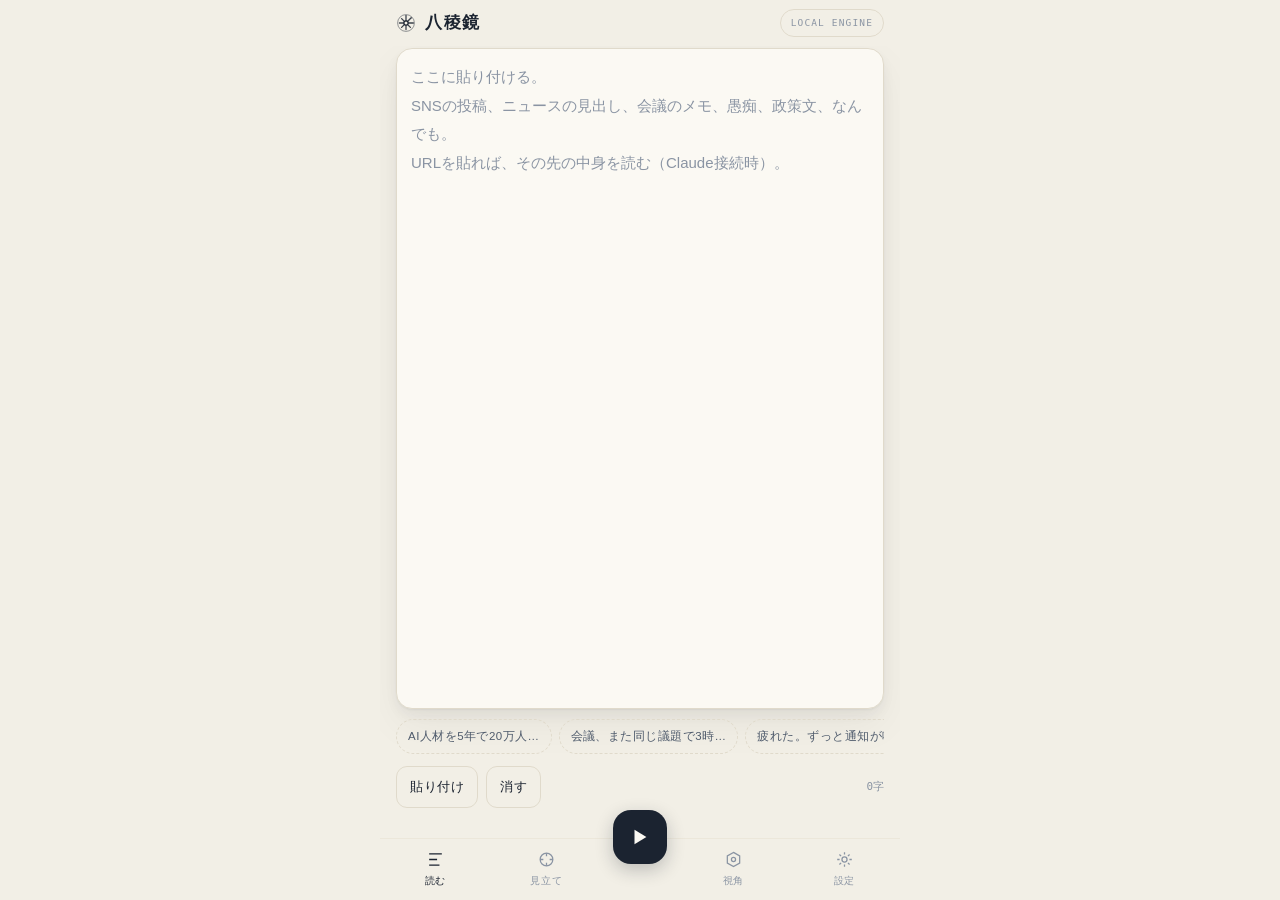
==== commit 9de4bd3c: "URLを貼ったら、その先の中身を読む 貼られた文からURLを一本拾い、Claude に web_fetch で開かせる。 取れた本文の抜粋を返させ、それを端末内エンジンでもう一度測り直すので、 軸・鍵" ====
--- a/cosmotechnics/index.html
+++ b/cosmotechnics/index.html
@@ -188,6 +188,10 @@
     margin:6px 0 6px; letter-spacing:.04em; line-height:1.55;
   }
   .verdict .sub{ font-size:12.5px; color:var(--ink-soft); margin:0; line-height:1.8; }
+  .verdict .src{
+    font-size:11px; color:var(--teal); margin:5px 0 0; line-height:1.5;
+    overflow:hidden; text-overflow:ellipsis; white-space:nowrap;
+  }
 
   .star{ position:relative; flex:1 1 auto; min-height:0; display:flex; align-items:center; justify-content:center; }
   .star svg{ width:100%; height:100%; max-height:250px; }
@@ -375,7 +379,7 @@
     <!-- 1. 読む -->
     <section class="pane" data-pane="read">
       <label class="sr-only" for="src">読み替えたい文章</label>
-      <div class="grow" style="display:flex"><textarea id="src" placeholder="ここに貼り付ける。&#10;SNSの投稿、ニュースの見出し、会議のメモ、愚痴、政策文、なんでも。"></textarea></div>
+      <div class="grow" style="display:flex"><textarea id="src" placeholder="ここに貼り付ける。&#10;SNSの投稿、ニュースの見出し、会議のメモ、愚痴、政策文、なんでも。&#10;URLを貼れば、その先の中身を読む（Claude接続時）。"></textarea></div>
       <div class="rail" id="rail"></div>
       <div class="row">
         <button class="ghost" id="paste">貼り付け</button>
@@ -390,6 +394,7 @@
         <p class="quad" id="quad"></p>
         <h2 id="vtitle">まだ読んでいない</h2>
         <p class="sub" id="vsub">左の窓に文章を入れて、下の丸を押す。</p>
+        <p class="src" id="vsrc" hidden></p>
       </div>
       <div class="star" id="star"></div>
       <div class="axis" id="axisA"></div>
@@ -485,7 +490,7 @@
    ══════════════════════════════════════════════════ */
 
 /* この版の名前。version.json と sw.js の VERSION と揃えること。 */
-var VERSION = "2026.08.14-4";
+var VERSION = "2026.08.15-1";
 
 function $(id){ return document.getElementById(id); }
 
@@ -1330,6 +1335,10 @@
   $("vtitle").textContent = res.quad.title;
   $("vsub").textContent = res.quad.sub;
 
+  var vs = $("vsrc");
+  vs.hidden = !res.source;
+  if(res.source) vs.textContent = "リンク先 " + (res.source.title || res.source.url);
+
   renderStar(res);
   renderAxis($("axisA"), "軸A", res.axisA, "多様化", "単一化", "多様化", "単一化");
   renderAxis($("axisB"), "軸B", res.axisB, "道家", "悲劇", "道家", "悲劇");
@@ -1413,6 +1422,16 @@
       type:"object",
       properties:{ head:{type:"string"}, body:{type:"string"}, back:{type:"string"} },
       required:["head","body","back"], additionalProperties:false
+    },
+    /* URLを渡したときだけ使う。取りに行った先の中身を、端末側で測り直すために返させる。 */
+    source:{
+      type:"object",
+      properties:{
+        title:{type:"string"},
+        excerpt:{type:"string"},
+        ok:{type:"boolean"}
+      },
+      required:["title","excerpt","ok"], additionalProperties:false
     }
   },
   required:["verdict","aphorism","counter","lenses","rare"],
@@ -1437,12 +1456,56 @@
 "数値や軸の名前を本文にそのまま書き写さないこと。"
 ].join("\n");
 
-function buildUserPrompt(text, res, roll){
+/* 貼られた文からURLを一本だけ拾う。
+   web_fetch は「会話に出てきたURL」しか取りに行けないので、拾えた文字列をそのまま渡す。 */
+var URL_RE = /https?:\/\/[^\s"'<>「」【】（）()、。，]+/;
+
+function findURL(text){
+  var m = String(text || "").match(URL_RE);
+  if(!m) return "";
+  var u = m[0].replace(/[.,、。）)」】!?？！]+$/, "");
+  return (u.length <= 250) ? u : "";     /* 250字を超えるURLは web_fetch が受けない */
+}
+
+/* URLだけを貼った状態か。端末内エンジンには測るものが無い、という判定に使う。 */
+function isURLOnly(text){
+  var u = findURL(text);
+  if(!u) return false;
+  return String(text).split(u).join("").replace(/\s/g, "").length < 12;
+}
+
+/* モデルによって web_fetch の型番が違う */
+function fetchToolType(){
+  return (LLM.model === "claude-opus-5" || LLM.model === "claude-sonnet-5")
+    ? "web_fetch_20260209" : "web_fetch_20250910";
+}
+
+function buildUserPrompt(text, res, roll, url){
   var L = res.lenses.map(function(x){
     return "- " + x.id + "（" + x.name + " / " + x.en + "）共鳴" + x.score + "：" + THEMES[x.id];
   }).join("\n");
 
+  var link = url ? [
+    "【まずリンク先を取りに行く】",
+    "この書き込みには URL が含まれている。web_fetch でこの URL を開き、",
+    "URL の文字列ではなく、リンク先の本文そのものを読み替えの対象にすること。",
+    "URL: " + url,
+    "",
+    "取れたら source に次を入れる。",
+    "・source.ok：true",
+    "・source.title：リンク先の見出し。",
+    "・source.excerpt：リンク先の本文から、連続した 400〜800 字を原文のまま抜き出す。",
+    "　要約・言い換え・省略記号での省き方をしない。端末側がこの文字列を測り直すために使う。",
+    "",
+    "取れなかったら source.ok を false、excerpt と title を空文字にし、",
+    "verdict.title を「取りに行けなかった」で始め、URL という書き込みそのものを読み替える。",
+    "",
+    "※ 下の【端末内エンジンの測定】は URL の文字列を測った値なので、リンク先が取れたなら無視してよい。",
+    ""
+  ].join("\n") : "";
+
   return [
+    link +
     "【読み替える書き込み】",
     "「" + text + "」",
     "",
@@ -1467,17 +1530,24 @@
 }
 
 /* SSE を読みながら本文を組み立てる。長い出力でも途中で切れないよう stream を使う。 */
-function askClaude(text, res, roll, onTick){
+function askClaude(text, res, roll, onTick, url){
   var body = {
     model: LLM.model,
     max_tokens: 16000,
     stream: true,
     system: SYSTEM_PROMPT,
-    messages: [{ role:"user", content: buildUserPrompt(text, res, roll) }],
+    messages: [{ role:"user", content: buildUserPrompt(text, res, roll, url) }],
     output_config: { format: { type:"json_schema", schema: SCHEMA } }
   };
   /* effort は Haiku 4.5 では受け付けられない */
   if(LLM.model !== "claude-haiku-4-5") body.output_config.effort = "medium";
+  /* リンク先を取りに行かせる。会話に出たURLだけが対象なので、勝手に他所へは行かない */
+  if(url){
+    body.tools = [{
+      type: fetchToolType(), name:"web_fetch",
+      max_uses: 2, max_content_tokens: 20000
+    }];
+  }
 
   var headers = {
     "content-type": "application/json",
@@ -1523,9 +1593,12 @@
   });
 }
 
+/* 本文は塊（content block）ごとに溜める。
+   リンク先を取りに行かせると、取得の前置きが別の塊で流れてくるので、
+   全部を一本の文字列に足すと JSON が壊れる。最後に読める塊を採る。 */
 function readStream(r, onTick){
   var reader = r.body.getReader(), dec = new TextDecoder();
-  var buf = "", out = "", stop = null;
+  var buf = "", blocks = {}, total = 0, stop = null, fetched = 0;
 
   function pump(){
     return reader.read().then(function(step){
@@ -1539,9 +1612,13 @@
           if(lines[j].indexOf("data:") !== 0) continue;
           var ev;
           try{ ev = JSON.parse(lines[j].slice(5).trim()); }catch(e){ continue; }
-          if(ev.type === "content_block_delta" && ev.delta && ev.delta.type === "text_delta"){
-            out += ev.delta.text;
-            if(onTick) onTick(out.length);
+          if(ev.type === "content_block_start" && ev.content_block){
+            if(ev.content_block.type === "server_tool_use"){ fetched++; if(onTick) onTick(total, fetched); }
+            blocks[ev.index] = blocks[ev.index] || "";
+          }else if(ev.type === "content_block_delta" && ev.delta && ev.delta.type === "text_delta"){
+            blocks[ev.index] = (blocks[ev.index] || "") + ev.delta.text;
+            total += ev.delta.text.length;
+            if(onTick) onTick(total, fetched);
           }else if(ev.type === "message_delta" && ev.delta && ev.delta.stop_reason){
             stop = ev.delta.stop_reason;
           }else if(ev.type === "error"){
@@ -1556,10 +1633,15 @@
   function finish(){
     if(stop === "refusal") throw new Error("Claude がこの文への回答を控えた。端末内エンジンの読みを残す。");
     if(stop === "max_tokens") throw new Error("出力が長すぎて切れた");
-    var parsed;
-    try{ parsed = JSON.parse(out); }
-    catch(e){ throw new Error("返ってきた形が読めなかった"); }
-    return parsed;
+    if(stop === "pause_turn") throw new Error("リンク先の取得が長引いて止まった。もう一度押してほしい。");
+
+    var keys = Object.keys(blocks).map(Number).sort(function(a,b){ return b - a; });
+    for(var i=0;i<keys.length;i++){
+      var t = (blocks[keys[i]] || "").trim();
+      if(t.charAt(0) !== "{") continue;
+      try{ return JSON.parse(t); }catch(e){}
+    }
+    throw new Error("返ってきた形が読めなかった");
   }
 
   return pump();
@@ -1658,20 +1740,36 @@
    失敗しても端末内の読みはそのまま残る。 */
 function enhance(){
   var res = state.res, myRoll = state.roll, myText = state.text;
+  var url = findURL(myText);
   res.working = true; res.tick = 0;
   render(res);
   $("go").disabled = true;
   $("reroll").disabled = true;
 
-  askClaude(myText, res, myRoll, function(n){
+  askClaude(myText, res, myRoll, function(n, fetched){
     if(state.res !== res) return;
     res.tick = n;
-    $("by").textContent = "claude が読んでいる（" + n + "字）";
-  }).then(function(got){
+    $("by").textContent = (fetched && !n) ? "リンク先を取りに行っている"
+                                          : "claude が読んでいる（" + n + "字）";
+  }, url).then(function(got){
     if(state.res !== res) return;              /* 待つ間に別の文へ移っていたら捨てる */
     res.working = false;
+
+    /* リンク先が取れたなら、抜いてきた本文を端末内エンジンでも測り直す。
+       そうしないと軸も鍵語も星図も、URLの文字列を測ったままになる。 */
+    var src = got.source;
+    if(url && src && src.ok && src.excerpt && src.excerpt.length >= 60){
+      var re = interpret(src.excerpt, myRoll);
+      re.source = { title: src.title || "", url: url };
+      state.res = re;
+      render(applyClaude(re, got));
+      toast("リンク先を読んだ");
+      return;
+    }
     render(applyClaude(res, got));
-    toast("Claude が読み替えた");
+    toast(url ? (src && src.ok === false ? "リンク先を取りに行けなかった。URLそのものを読んだ"
+                                         : "Claude が読み替えた")
+              : "Claude が読み替えた");
   }).catch(function(err){
     if(state.res !== res) return;
     res.working = false;
@@ -1698,6 +1796,9 @@
   pushHistory(text);
   goPane("view");
   if(llmReady()) enhance();
+  /* 端末内エンジンは他所のページを取りに来られない（ブラウザが止める）。
+     URLだけ貼られたら、測るものが無いことをその場で言う。 */
+  else if(isURLOnly(text)) toast("リンク先を読むには設定でClaudeを繋ぐ。いまはURLの文字列だけを読んだ");
 }
 
 function doReroll(){
